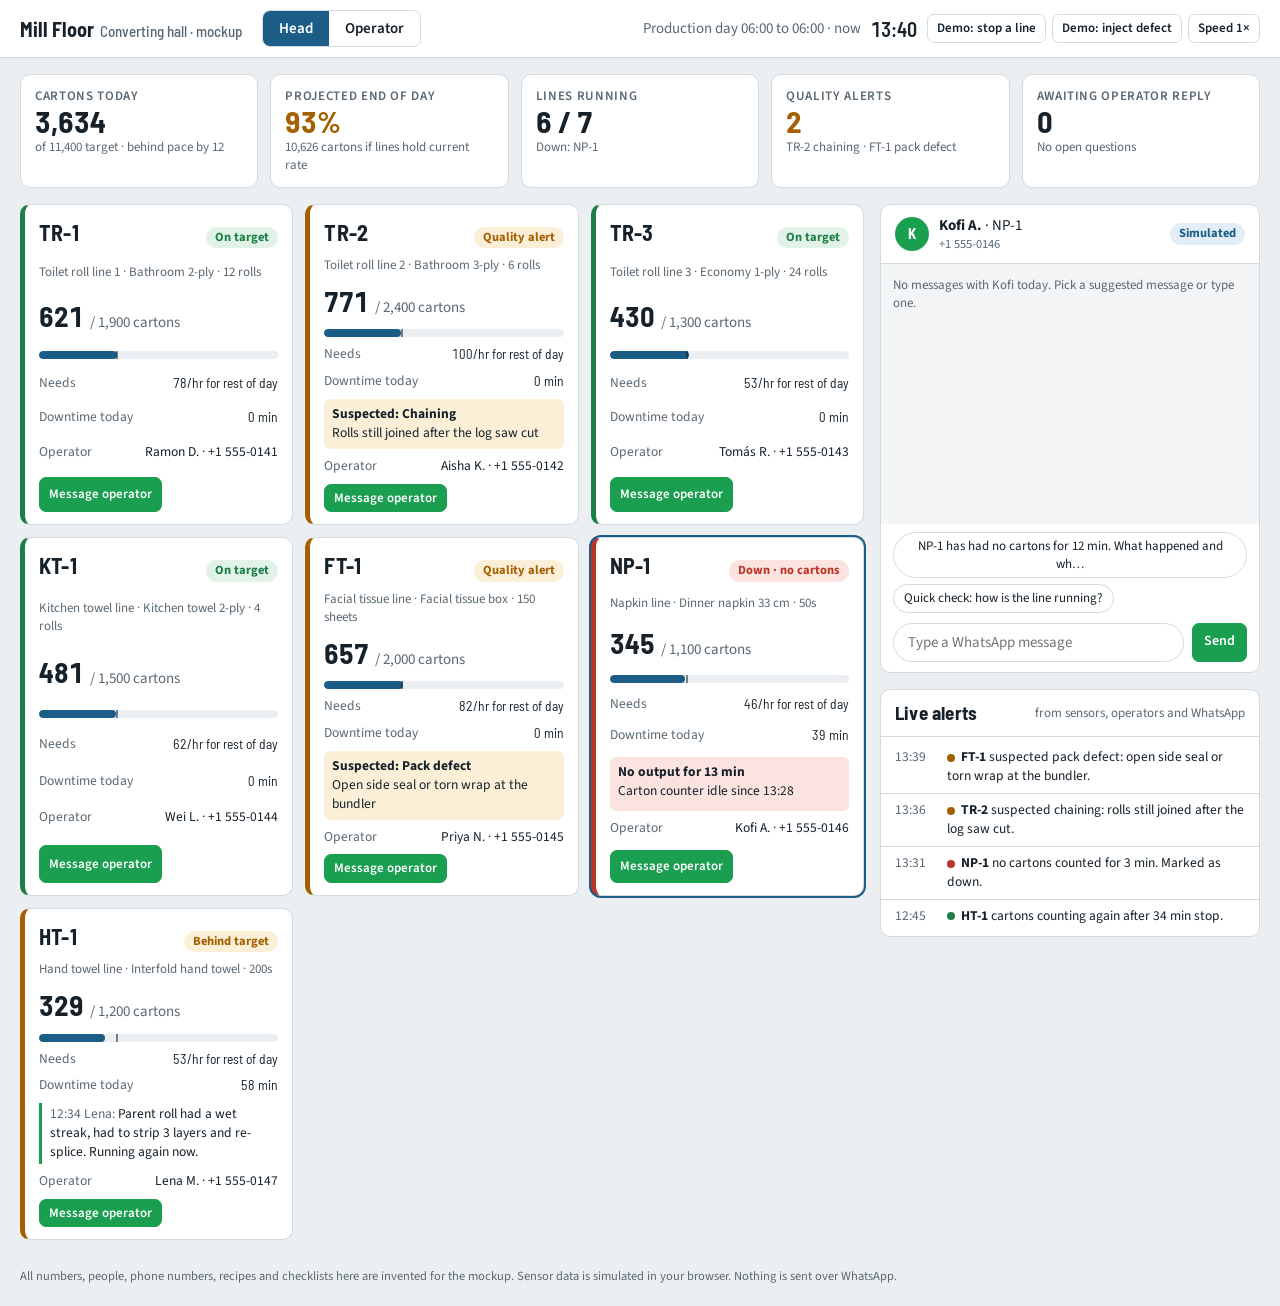
==== public/index.html @ 3db78190 "Replace Blazor prototype with two-view Head/Operator mockup The site is now one static page in publi" ====
<!DOCTYPE html>
<html lang="en">
<head>
<meta charset="utf-8">
<meta name="viewport" content="width=device-width, initial-scale=1">
<title>Mill Floor: Head and Operator</title>
<link rel="preconnect" href="https://fonts.googleapis.com">
<link rel="preconnect" href="https://fonts.gstatic.com" crossorigin>
<link href="https://fonts.googleapis.com/css2?family=Barlow+Semi+Condensed:wght@500;600;700&family=Source+Sans+3:wght@400;600;700&display=swap" rel="stylesheet">
<style>
:root{
  /* Layout: app bar with Head/Operator switch. Head = KPI strip, machine grid, right rail (alerts + WhatsApp). Operator = my line + sensors + supervisor msgs | assistant chat. */
  --bg:#eceff2; --surface:#ffffff; --ink:#16212a; --muted:#5a6873; --line:#d3dae0;
  --accent:#1c5d88; --accent-ink:#ffffff; --accent-soft:#e2edf5;
  --ok:#1d7f46; --ok-bg:#e1f2e7; --warn:#a35f00; --warn-bg:#fbefd8; --crit:#bb3324; --crit-bg:#fbe3df;
  --wa:#1a9e50; --wa-out:#d9f4e1; --wa-in:#ffffff; --chat-bg:#f3f5f7;
  --display:"Barlow Semi Condensed","Arial Narrow",Arial,sans-serif;
  --body:"Source Sans 3","Segoe UI",system-ui,sans-serif;
  color-scheme:light;
}
@media (prefers-color-scheme: dark){
  :root:not([data-theme="light"]){
    --bg:#10161b; --surface:#19222a; --ink:#e4eaee; --muted:#93a2ad; --line:#2b3842;
    --accent:#62aedc; --accent-ink:#08161f; --accent-soft:#1a3242;
    --ok:#4fc483; --ok-bg:#14301f; --warn:#f0a83c; --warn-bg:#382811; --crit:#f06c5d; --crit-bg:#3c1916;
    --wa:#3fce78; --wa-out:#1b3a27; --wa-in:#222e37; --chat-bg:#141c22;
    color-scheme:dark;
  }
}
:root[data-theme="dark"]{
  --bg:#10161b; --surface:#19222a; --ink:#e4eaee; --muted:#93a2ad; --line:#2b3842;
  --accent:#62aedc; --accent-ink:#08161f; --accent-soft:#1a3242;
  --ok:#4fc483; --ok-bg:#14301f; --warn:#f0a83c; --warn-bg:#382811; --crit:#f06c5d; --crit-bg:#3c1916;
  --wa:#3fce78; --wa-out:#1b3a27; --wa-in:#222e37; --chat-bg:#141c22;
  color-scheme:dark;
}
*{box-sizing:border-box}
html,body{margin:0;height:100%}
body{background:var(--bg);color:var(--ink);font-family:var(--body);font-size:15px;line-height:1.4}
button{font:inherit;color:inherit;cursor:pointer}
button:focus-visible,input:focus-visible,select:focus-visible{outline:2px solid var(--accent);outline-offset:2px}
h1,h2,h3{font-family:var(--display);margin:0;text-wrap:balance;letter-spacing:.01em}
.num{font-family:var(--display);font-variant-numeric:tabular-nums}
.muted{color:var(--muted)}

/* App bar */
.bar{display:flex;flex-wrap:wrap;align-items:center;gap:12px 20px;padding:10px 20px;background:var(--surface);border-bottom:1px solid var(--line);position:sticky;top:0;z-index:5}
.brand{font-family:var(--display);font-weight:700;font-size:20px}
.brand small{font-weight:500;color:var(--muted);font-size:15px;margin-left:6px}
.switch{display:flex;border:1px solid var(--line);border-radius:8px;overflow:hidden}
.switch a{padding:7px 16px;text-decoration:none;color:var(--ink);font-weight:600}
.switch a[aria-current="page"]{background:var(--accent);color:var(--accent-ink)}
.clock{margin-left:auto;display:flex;align-items:center;gap:10px;flex-wrap:wrap}
.clock .num{font-size:20px;font-weight:600}
.demo{display:flex;gap:6px;flex-wrap:wrap}
.btn{border:1px solid var(--line);background:var(--surface);border-radius:7px;padding:6px 11px;font-weight:600;font-size:14px}
.btn:hover{border-color:var(--accent)}
.btn.primary{background:var(--accent);color:var(--accent-ink);border-color:var(--accent)}
.btn.wa{background:var(--wa);border-color:var(--wa);color:#fff}
.btn.small{padding:4px 9px;font-size:13px}

main{padding:16px 20px 28px;display:grid;gap:16px}
.view[hidden]{display:none}

/* KPI strip */
.kpis{display:grid;grid-template-columns:repeat(auto-fit,minmax(170px,1fr));gap:12px}
.kpi{background:var(--surface);border:1px solid var(--line);border-radius:10px;padding:12px 14px}
.kpi .lbl{font-size:13px;color:var(--muted);font-weight:600;text-transform:uppercase;letter-spacing:.05em}
.kpi .val{font-size:30px;font-weight:700;line-height:1.1}
.kpi .sub{font-size:13px;color:var(--muted)}

.head-layout{display:grid;grid-template-columns:minmax(0,1fr) 380px;gap:16px;align-items:start}
@media (max-width:1020px){.head-layout{grid-template-columns:1fr}}

/* Machine cards */
.grid{display:grid;grid-template-columns:repeat(auto-fill,minmax(250px,1fr));gap:12px}
.card{background:var(--surface);border:1px solid var(--line);border-left:5px solid var(--ok);border-radius:10px;padding:12px 14px;display:grid;gap:8px;text-align:left}
.card.warn{border-left-color:var(--warn)}
.card.crit{border-left-color:var(--crit)}
.card.sel{box-shadow:0 0 0 2px var(--accent)}
.card-top{display:flex;justify-content:space-between;align-items:baseline;gap:8px}
.card h3{font-size:22px}
.card .sku{font-size:13px;color:var(--muted)}
.pill{display:inline-block;padding:2px 9px;border-radius:999px;font-size:12.5px;font-weight:700;white-space:nowrap}
.pill.ok{background:var(--ok-bg);color:var(--ok)}
.pill.warn{background:var(--warn-bg);color:var(--warn)}
.pill.crit{background:var(--crit-bg);color:var(--crit)}
.pill.info{background:var(--accent-soft);color:var(--accent)}
.out{display:flex;align-items:baseline;gap:6px}
.out .big{font-size:28px;font-weight:700}
.prog{height:8px;background:var(--bg);border-radius:4px;position:relative;overflow:hidden}
.prog i{position:absolute;inset:0 auto 0 0;background:var(--accent);border-radius:4px}
.prog b{position:absolute;top:-2px;bottom:-2px;width:2px;background:var(--ink);opacity:.55}
.row{display:flex;justify-content:space-between;gap:8px;font-size:13.5px}
.issue{font-size:13.5px;padding:6px 8px;border-radius:6px}
.issue.warn{background:var(--warn-bg)}
.issue.crit{background:var(--crit-bg)}
.issue strong{display:block}
.reply{font-size:13.5px;border-left:3px solid var(--wa);padding:2px 0 2px 8px}
.card-actions{display:flex;gap:6px;flex-wrap:wrap}

/* Panels */
.panel{background:var(--surface);border:1px solid var(--line);border-radius:10px;display:grid}
.panel>header{padding:10px 14px;border-bottom:1px solid var(--line);display:flex;justify-content:space-between;align-items:center;gap:8px}
.panel>header h2{font-size:19px}
.feed{max-height:260px;overflow:auto;padding:4px 0;margin:0;list-style:none}
.feed li{display:grid;grid-template-columns:44px 1fr;gap:8px;padding:7px 14px;font-size:13.5px;border-bottom:1px solid var(--line)}
.feed li:last-child{border-bottom:0}
.feed .t{color:var(--muted);font-variant-numeric:tabular-nums}
.sev{display:inline-block;width:8px;height:8px;border-radius:50%;margin-right:6px;vertical-align:middle}
.sev.crit{background:var(--crit)} .sev.warn{background:var(--warn)} .sev.ok{background:var(--ok)} .sev.info{background:var(--accent)} .sev.wa{background:var(--wa)}
.rail{display:grid;gap:16px}

/* WhatsApp */
.wa-head{display:flex;align-items:center;gap:10px}
.avatar{width:34px;height:34px;border-radius:50%;background:var(--wa);color:#fff;display:grid;place-items:center;font-weight:700;font-family:var(--display)}
.wa-msgs{background:var(--chat-bg);padding:12px;display:flex;flex-direction:column;gap:6px;height:260px;overflow:auto}
.bub{max-width:85%;padding:6px 10px;border-radius:9px;font-size:14px;box-shadow:0 1px 0 rgba(0,0,0,.06)}
.bub.out{align-self:flex-end;background:var(--wa-out)}
.bub.in{align-self:flex-start;background:var(--wa-in);border:1px solid var(--line)}
.bub .meta{display:block;text-align:right;font-size:11.5px;color:var(--muted);margin-top:2px}
.ticks.read{color:#3b8fd9}
.typing{font-size:13px;color:var(--muted);font-style:italic;align-self:flex-start}
.templates{display:flex;gap:6px;flex-wrap:wrap;padding:8px 12px 0}
.chip{border:1px solid var(--line);background:var(--surface);border-radius:999px;padding:4px 10px;font-size:13px}
.chip:hover{border-color:var(--accent)}
.compose{display:flex;gap:8px;padding:10px 12px}
.compose input{flex:1;min-width:0;border:1px solid var(--line);border-radius:999px;padding:8px 14px;font:inherit;background:var(--surface);color:var(--ink)}
.empty{padding:22px 14px;color:var(--muted);font-size:14px}

/* Operator */
.op-pick{display:flex;flex-wrap:wrap;gap:10px;align-items:center}
.op-pick select{font:inherit;padding:6px 10px;border:1px solid var(--line);border-radius:7px;background:var(--surface);color:var(--ink)}
.op-layout{display:grid;grid-template-columns:minmax(0,1fr) minmax(0,440px);gap:16px;align-items:start}
@media (max-width:920px){.op-layout{grid-template-columns:1fr}}
.op-left{display:grid;gap:16px}
.target{background:var(--surface);border:1px solid var(--line);border-left:6px solid var(--ok);border-radius:10px;padding:16px 18px;display:grid;gap:12px}
.target.warn{border-left-color:var(--warn)} .target.crit{border-left-color:var(--crit)}
.target h2{font-size:28px}
.target-nums{display:grid;grid-template-columns:repeat(auto-fit,minmax(130px,1fr));gap:12px}
.target-nums div{display:grid}
.target-nums .lbl{font-size:13px;color:var(--muted);font-weight:600;text-transform:uppercase;letter-spacing:.05em}
.target-nums .v{font-size:34px;font-weight:700;line-height:1.1}
.target .prog{height:14px;border-radius:7px}
.sensors{display:grid;grid-template-columns:repeat(auto-fit,minmax(150px,1fr));gap:10px;padding:12px 14px}
.sensor{border:1px solid var(--line);border-radius:8px;padding:10px 12px;display:grid;gap:2px;background:var(--surface)}
.sensor.ok{border-top:4px solid var(--ok)} .sensor.warn{border-top:4px solid var(--warn);background:var(--warn-bg)} .sensor.crit{border-top:4px solid var(--crit);background:var(--crit-bg)}
.sensor .lbl{font-size:13px;color:var(--muted);font-weight:600}
.sensor .v{font-size:26px;font-weight:700}
.sensor .lim{font-size:12px;color:var(--muted)}

/* Assistant */
.bot{display:grid;grid-template-rows:auto 1fr auto auto;height:calc(100vh - 150px);min-height:520px;position:sticky;top:76px}
@media (max-width:920px){.bot{position:static;height:640px}}
.bot-msgs{background:var(--chat-bg);padding:14px;display:flex;flex-direction:column;gap:10px;overflow:auto}
.b{max-width:92%;padding:9px 12px;border-radius:10px;font-size:14.5px}
.b.me{align-self:flex-end;background:var(--accent);color:var(--accent-ink)}
.b.ai{align-self:flex-start;background:var(--surface);border:1px solid var(--line)}
.b.sys{align-self:center;background:var(--accent-soft);color:var(--ink);font-size:13px;border-radius:999px;padding:4px 12px}
.b p{margin:0 0 6px} .b p:last-child{margin:0}
.b table{border-collapse:collapse;width:100%;font-size:13.5px;margin:6px 0}
.b th,.b td{text-align:left;padding:4px 6px;border-bottom:1px solid var(--line)}
.b td.num{text-align:right}
.tasks{list-style:none;padding:0;margin:6px 0;display:grid;gap:6px}
.tasks label{display:grid;grid-template-columns:20px 1fr;gap:6px;align-items:start;cursor:pointer}
.tasks input{margin-top:3px;accent-color:var(--ok)}
.tasks .m{display:block;font-size:12.5px;color:var(--muted)}
.tasks input:checked + span{color:var(--muted);text-decoration:line-through}
.b .acts{display:flex;gap:6px;flex-wrap:wrap;margin-top:8px}
.quick{display:flex;gap:6px;flex-wrap:wrap;padding:10px 12px 0;border-top:1px solid var(--line)}
.note{font-size:12.5px;color:var(--muted);padding:0 2px}
footer.note{padding:0 20px 20px}
@media (prefers-reduced-motion: reduce){*{transition:none!important;animation:none!important}}
@media (max-width:600px){.bar{padding:10px 16px} main{padding:12px 16px 24px} .clock{margin-left:0}}
</style>
</head>
<body>
<div class="bar">
  <div class="brand">Mill Floor<small>Converting hall · mockup</small></div>
  <nav class="switch" aria-label="View">
    <a href="#head" id="tab-head">Head</a>
    <a href="#operator" id="tab-operator">Operator</a>
  </nav>
  <div class="clock">
    <span class="muted">Production day 06:00 to 06:00 · now</span>
    <span class="num" id="clock">13:40</span>
    <div class="demo" aria-label="Demo controls">
      <button class="btn small" id="demo-stop" type="button">Demo: stop a line</button>
      <button class="btn small" id="demo-defect" type="button">Demo: inject defect</button>
      <button class="btn small" id="demo-speed" type="button">Speed 1×</button>
    </div>
  </div>
</div>

<main>
  <!-- HEAD VIEW -->
  <section class="view" id="view-head" aria-label="Head view">
    <div class="kpis" id="kpis"></div>
    <div class="head-layout" style="margin-top:16px">
      <div>
        <div class="grid" id="grid"></div>
      </div>
      <div class="rail">
        <section class="panel" aria-label="WhatsApp">
          <header>
            <div class="wa-head" id="wa-head"><h2>WhatsApp</h2></div>
            <span class="pill info" id="wa-mode">Simulated</span>
          </header>
          <div id="wa-body"><div class="empty">Pick a machine and press <strong>Message operator</strong> to open the WhatsApp thread with the operator on that line.</div></div>
        </section>
        <section class="panel" aria-label="Live alerts">
          <header><h2>Live alerts</h2><span class="muted" style="font-size:13px">from sensors, operators and WhatsApp</span></header>
          <ul class="feed" id="feed"></ul>
        </section>
      </div>
    </div>
  </section>

  <!-- OPERATOR VIEW -->
  <section class="view" id="view-operator" aria-label="Operator view" hidden>
    <div class="op-pick">
      <label for="op-select"><strong>Signed in as</strong></label>
      <select id="op-select"></select>
      <span class="muted" style="font-size:13px">In the real app this comes from the operator's login or badge scan.</span>
    </div>
    <div class="op-layout" style="margin-top:14px">
      <div class="op-left">
        <div class="target" id="op-target"></div>
        <section class="panel" aria-label="My line sensors">
          <header><h2>My line sensors</h2><span class="muted" style="font-size:13px" id="op-sensor-note"></span></header>
          <div class="sensors" id="op-sensors"></div>
        </section>
        <section class="panel" aria-label="Messages with supervisor">
          <header><h2>Supervisor messages</h2><span class="pill info">Same WhatsApp thread the Head sees</span></header>
          <div class="wa-msgs" id="op-wa" style="height:200px"></div>
        </section>
      </div>
      <section class="panel bot" aria-label="Line assistant">
        <header><h2>Line assistant</h2><span class="pill info">Scripted demo replies</span></header>
        <div class="bot-msgs" id="bot-msgs" aria-live="polite"></div>
        <div class="quick" id="bot-quick"></div>
        <form class="compose" id="bot-form" autocomplete="off">
          <label for="bot-input" class="muted" style="position:absolute;left:-9999px">Ask the assistant</label>
          <input id="bot-input" placeholder="Ask, e.g. 'packs not sealing' or 'settings for this SKU'">
          <button class="btn primary" type="submit">Send</button>
        </form>
      </section>
    </div>
  </section>
</main>
<footer class="note">All numbers, people, phone numbers, recipes and checklists here are invented for the mockup. Sensor data is simulated in your browser. Nothing is sent over WhatsApp.</footer>

<script>
"use strict";
/* ---------- reference data ---------- */
const ISSUES = {
  chaining:{label:"Chaining", detail:"Rolls still joined after the log saw cut", sensor:"chain"},
  pack:{label:"Pack defect", detail:"Open side seal or torn wrap at the bundler", sensor:"reject"},
  loose:{label:"Loose wind", detail:"Soft rolls, diameter under spec", sensor:"dim"}
};
const SKUS = {
  "TR2-12":{name:"Bathroom 2-ply · 12 rolls", kind:"roll", dim:118, seal:150, params:[["Line speed","420","m/min","±10"],["Unwind tension","28","N","±2"],["Emboss nip","2.4","bar","±0.2"],["Perforation pitch","110","mm","±1"],["Log diameter","118","mm","±1.5"],["Log saw clamp","5.0","bar","±0.5"],["Wrapper seal temp","150","°C","±5"],["Seal dwell","0.50","s","±0.1"]]},
  "TR3-06":{name:"Bathroom 3-ply · 6 rolls", kind:"roll", dim:124, seal:155, params:[["Line speed","360","m/min","±10"],["Unwind tension","24","N","±2"],["Emboss nip","2.8","bar","±0.2"],["Perforation pitch","115","mm","±1"],["Log diameter","124","mm","±1.5"],["Log saw clamp","5.2","bar","±0.5"],["Wrapper seal temp","155","°C","±5"],["Seal dwell","0.55","s","±0.1"]]},
  "TR1-24":{name:"Economy 1-ply · 24 rolls", kind:"roll", dim:105, seal:145, params:[["Line speed","480","m/min","±10"],["Unwind tension","32","N","±2"],["Emboss nip","1.8","bar","±0.2"],["Perforation pitch","100","mm","±1"],["Log diameter","105","mm","±1.5"],["Log saw clamp","4.6","bar","±0.5"],["Wrapper seal temp","145","°C","±5"],["Seal dwell","0.45","s","±0.1"]]},
  "KT2-04":{name:"Kitchen towel 2-ply · 4 rolls", kind:"roll", dim:132, seal:150, params:[["Line speed","300","m/min","±10"],["Unwind tension","34","N","±2"],["Emboss nip","3.2","bar","±0.2"],["Perforation pitch","230","mm","±1"],["Log diameter","132","mm","±1.5"],["Log saw clamp","5.5","bar","±0.5"],["Wrapper seal temp","150","°C","±5"],["Seal dwell","0.50","s","±0.1"]]},
  "FT-150":{name:"Facial tissue box · 150 sheets", kind:"fold", dim:62, seal:135, params:[["Folder speed","180","m/min","±8"],["Unwind tension","18","N","±2"],["Sheet length","210","mm","±1"],["Stack count","150","sheets","exact"],["Stack height","62","mm","±1.5"],["Cartoner glue temp","165","°C","±5"],["Overwrap seal temp","135","°C","±5"],["Seal dwell","0.40","s","±0.1"]]},
  "NP-50":{name:"Dinner napkin 33 cm · 50s", kind:"fold", dim:48, seal:140, params:[["Folder speed","220","m/min","±8"],["Unwind tension","20","N","±2"],["Emboss nip","1.6","bar","±0.2"],["Fold plate gap","0.8","mm","±0.1"],["Stack height","48","mm","±1.5"],["Wrapper seal temp","140","°C","±5"],["Seal dwell","0.45","s","±0.1"],["Count check","50","pcs","exact"]]},
  "HT-200":{name:"Interfold hand towel · 200s", kind:"fold", dim:95, seal:145, params:[["Folder speed","250","m/min","±8"],["Unwind tension","26","N","±2"],["Sheet length","230","mm","±1"],["Interfold vacuum","-0.55","bar","±0.05"],["Stack height","95","mm","±1.5"],["Wrapper seal temp","145","°C","±5"],["Seal dwell","0.50","s","±0.1"],["Count check","200","pcs","exact"]]}
};
const START = 7*60+40; // 13:40 in minutes since 06:00
const sim = {t:START, speed:0.5, alerts:[], threads:{}, sel:null, typing:{}};
const mk = (id,name,sku,target,rate,op,phone,eff,extra={}) => ({id,name,sku,target,rate,op,phone,eff,output:Math.round(rate*eff*START/60),
  down:false, stoppedAt:null, downMin:extra.downMin||0, issue:null, lastReply:null, cause:null, restartAt:null,
  s:{reject:0.6, chain:0.5, seal:SKUS[sku].seal, dim:SKUS[sku].dim}, ...extra});
const machines = [
  mk("TR-1","Toilet roll line 1","TR2-12",1900,86,"Ramon D.","+1 555-0141",0.94),
  mk("TR-2","Toilet roll line 2","TR3-06",2400,108,"Aisha K.","+1 555-0142",0.93),
  mk("TR-3","Toilet roll line 3","TR1-24",1300,59,"Tomás R.","+1 555-0143",0.95),
  mk("KT-1","Kitchen towel line","KT2-04",1500,68,"Wei L.","+1 555-0144",0.92),
  mk("FT-1","Facial tissue line","FT-150",2000,92,"Priya N.","+1 555-0145",0.93),
  mk("NP-1","Napkin line","NP-50",1100,50,"Kofi A.","+1 555-0146",0.9,{downMin:26}),
  mk("HT-1","Hand towel line","HT-200",1200,55,"Lena M.","+1 555-0147",0.78,{downMin:58})
];
const byId = id => machines.find(m=>m.id===id);
const MECH = {name:"Joel (mechanic on duty)", phone:"+1 555-0190"};
const SUP = {name:"Shift head", phone:"+1 555-0100"};

/* ---------- helpers ---------- */
const esc = s => String(s).replace(/[&<>"']/g,c=>({"&":"&amp;","<":"&lt;",">":"&gt;",'"':"&quot;","'":"&#39;"}[c]));
const fmt = t => { const m=Math.floor(6*60+t)%1440; return String(Math.floor(m/60)).padStart(2,"0")+":"+String(m%60).padStart(2,"0"); };
const n0 = v => Math.round(v).toLocaleString("en-US");
const rnd = (a,b) => a+Math.random()*(b-a);
const firstName = m => m.op.split(" ")[0];
const remainingH = () => Math.max(0,(1440-sim.t)/60);
function projected(m){ return m.output + (m.down?0:m.rate*m.eff*remainingH()); }
function sensorState(m,key){
  const v=m.s[key], sku=SKUS[m.sku];
  if(key==="reject") return v>=3?"crit":v>=1.5?"warn":"ok";
  if(key==="chain") return v>=5?"crit":v>=2?"warn":"ok";
  if(key==="seal"){const d=Math.abs(v-sku.seal); return d>=10?"crit":d>=5?"warn":"ok";}
  if(key==="dim"){const d=Math.abs(v-sku.dim); return d>=3?"crit":d>=1.5?"warn":"ok";}
  return "ok";
}
function noOutput(m){ return m.down && (sim.t - m.stoppedAt) >= 3; }
function status(m){
  if(noOutput(m)) return {cls:"crit", label:"Down · no cartons"};
  if(m.issue) return {cls:"warn", label:"Quality alert"};
  if(projected(m) < m.target*0.97) return {cls:"warn", label:"Behind target"};
  return {cls:"ok", label:"On target"};
}
function addAlert(mid,sev,text){ sim.alerts.unshift({t:sim.t,mid,sev,text}); sim.alerts=sim.alerts.slice(0,40); renderFeed(); }
function thread(mid){ return sim.threads[mid] || (sim.threads[mid]=[]); }

/* ---------- WhatsApp (simulated) ---------- */
function waSend(mid,text){
  const msg={dir:"out",text,t:sim.t,status:"sent"}; thread(mid).push(msg);
  addAlert(mid,"wa",`WhatsApp sent to ${byId(mid).op} (${mid})`);
  renderWA(); renderOpWA();
  setTimeout(()=>{msg.status="delivered";renderWA();renderOpWA();},700);
  setTimeout(()=>{msg.status="read";sim.typing[mid]=true;renderWA();renderOpWA();},1800);
  setTimeout(()=>{sim.typing[mid]=false;operatorReply(mid);},4200);
}
function operatorReply(mid){
  const m=byId(mid); let text;
  if(m.down){
    const c=m.cause||{text:"Wrapper film splice broke. Re-threading now.",eta:10};
    text=`${c.text} Back running in about ${c.eta} min.`;
    m.restartAt=sim.t+c.eta;
  } else if(m.issue==="chaining"){ text="Seen it. Following the chaining checklist, checking saw blade and clamp pressure. Will confirm in 10 min.";
  } else if(m.issue==="pack"){ text="Yes, open seals on the side. Seal temp reads low, raising it to recipe and cleaning jaws. 5 min.";
  } else if(m.issue==="loose"){ text="Rolls feel soft. Checking unwind tension and parent roll now.";
  } else if(projected(m)<m.target*0.97){ text=`Running ${Math.round(m.rate*0.95)}/hr now. Lost time earlier on a parent roll change, will push speed back to recipe.`;
  } else { text=`All good here, running steady at about ${Math.round(m.rate)}/hr.`; }
  thread(mid).push({dir:"in",text,t:sim.t});
  m.lastReply={text,t:sim.t};
  addAlert(mid,"wa",`${m.op} replied: “${text}”`);
  renderAll();
}

/* ---------- simulation ---------- */
function tick(){
  const dt=sim.speed; sim.t=Math.min(1439,sim.t+dt);
  for(const m of machines){
    if(m.down){
      m.downMin+=dt;
      if(noOutput(m) && !m.alertedDown){ m.alertedDown=true; addAlert(m.id,"crit",`${m.id} no cartons counted for 3 min. Marked as down.`); }
      if(m.restartAt!==null && sim.t>=m.restartAt){ m.down=false; m.restartAt=null; m.alertedDown=false; m.cause=null; addAlert(m.id,"ok",`${m.id} cartons counting again. Back running.`); }
    } else {
      m.output += m.rate*m.eff*dt/60*rnd(0.85,1.15);
    }
    // sensor drift toward normal or toward fault
    const sku=SKUS[m.sku];
    const tgt = {reject:m.issue==="pack"?3.6:0.6, chain:m.issue==="chaining"?6.5:0.5, seal:m.issue==="pack"?sku.seal-11:sku.seal, dim:m.issue==="loose"?sku.dim-3.4:sku.dim};
    for(const k in tgt){ m.s[k] += (tgt[k]-m.s[k])*0.25 + rnd(-1,1)*(k==="seal"?0.6:k==="dim"?0.15:0.08); if(k!=="seal"&&k!=="dim") m.s[k]=Math.max(0,m.s[k]); }
    if(m.issue && !m.alertedIssue && sensorState(m,ISSUES[m.issue].sensor)!=="ok"){ m.alertedIssue=true; addAlert(m.id,"warn",`${m.id} suspected ${ISSUES[m.issue].label.toLowerCase()}: ${ISSUES[m.issue].detail.toLowerCase()}.`); }
  }
  renderAll(true);
}

/* ---------- Head view ---------- */
function renderKPIs(){
  const out=machines.reduce((a,m)=>a+m.output,0), tgt=machines.reduce((a,m)=>a+m.target,0);
  const proj=machines.reduce((a,m)=>a+projected(m),0);
  const down=machines.filter(noOutput), q=machines.filter(m=>m.issue);
  const waiting=machines.filter(m=>{const th=sim.threads[m.id]; return th&&th.length&&th[th.length-1].dir==="out";});
  const expected=tgt*sim.t/1440;
  document.getElementById("kpis").innerHTML=`
    <div class="kpi"><div class="lbl">Cartons today</div><div class="val num">${n0(out)}</div><div class="sub">of ${n0(tgt)} target · ${out>=expected?"ahead of":"behind"} pace by ${n0(Math.abs(out-expected))}</div></div>
    <div class="kpi"><div class="lbl">Projected end of day</div><div class="val num" style="color:var(--${proj>=tgt*0.97?"ok":"warn"})">${Math.round(proj/tgt*100)}%</div><div class="sub">${n0(proj)} cartons if lines hold current rate</div></div>
    <div class="kpi"><div class="lbl">Lines running</div><div class="val num">${machines.length-down.length} / ${machines.length}</div><div class="sub">${down.length?"Down: "+down.map(m=>m.id).join(", "):"No line down"}</div></div>
    <div class="kpi"><div class="lbl">Quality alerts</div><div class="val num" style="color:var(--${q.length?"warn":"ok"})">${q.length}</div><div class="sub">${q.length?q.map(m=>m.id+" "+ISSUES[m.issue].label.toLowerCase()).join(" · "):"Sensors normal"}</div></div>
    <div class="kpi"><div class="lbl">Awaiting operator reply</div><div class="val num">${waiting.length}</div><div class="sub">${waiting.length?waiting.map(m=>m.id).join(", "):"No open questions"}</div></div>`;
}
let gridHold=false;
function renderGrid(){
  const g=document.getElementById("grid");
  if(gridHold) return;
  g.innerHTML=machines.map(m=>{
    const st=status(m), pct=Math.min(100,m.output/m.target*100), exp=Math.min(100,sim.t/1440*100);
    const need=remainingH()>0?Math.max(0,(m.target-m.output)/remainingH()):0;
    let issue="";
    if(noOutput(m)) issue=`<div class="issue crit"><strong>No output for ${Math.round(sim.t-m.stoppedAt)} min</strong>Carton counter idle since ${fmt(m.stoppedAt)}</div>`;
    if(m.issue) issue+=`<div class="issue warn"><strong>Suspected: ${ISSUES[m.issue].label}</strong>${ISSUES[m.issue].detail}</div>`;
    const rep=m.lastReply?`<div class="reply"><span class="muted">${fmt(m.lastReply.t)} ${esc(firstName(m))}:</span> ${esc(m.lastReply.text)}</div>`:"";
    return `<article class="card ${st.cls==="ok"?"":st.cls} ${sim.sel===m.id?"sel":""}">
      <div class="card-top"><h3>${m.id}</h3><span class="pill ${st.cls}">${st.label}</span></div>
      <div class="sku">${m.name} · ${SKUS[m.sku].name}</div>
      <div class="out"><span class="big num">${n0(m.output)}</span><span class="muted">/ ${n0(m.target)} cartons</span></div>
      <div class="prog" title="Output vs day target. Marker = where it should be now."><i style="width:${pct}%"></i><b style="left:${exp}%"></b></div>
      <div class="row"><span class="muted">Needs</span><span class="num">${n0(need)}/hr for rest of day</span></div>
      <div class="row"><span class="muted">Downtime today</span><span class="num">${Math.round(m.downMin)} min</span></div>
      ${issue}${rep}
      <div class="row"><span class="muted">Operator</span><span>${esc(m.op)} · ${m.phone}</span></div>
      <div class="card-actions"><button class="btn wa small" type="button" data-wa="${m.id}">Message operator</button></div>
    </article>`;
  }).join("");
}
function renderFeed(){
  const f=document.getElementById("feed");
  f.innerHTML=sim.alerts.length?sim.alerts.map(a=>`<li><span class="t">${fmt(a.t)}</span><span><span class="sev ${a.sev}"></span><strong>${a.mid}</strong> ${esc(a.text.replace(new RegExp("^"+a.mid+" "),""))}</span></li>`).join(""):`<li><span></span><span class="muted">No alerts yet.</span></li>`;
}
const TEMPLATES = m => {
  const t=["Quick check: how is the line running?"];
  if(noOutput(m)) t.unshift(`${m.id} has had no cartons for ${Math.round(sim.t-m.stoppedAt)} min. What happened and what's the ETA?`);
  if(m.issue) t.unshift(`Sensors show possible ${ISSUES[m.issue].label.toLowerCase()} on ${m.id}. Please check and confirm.`);
  if(!noOutput(m)&&projected(m)<m.target*0.97) t.push(`You're tracking under target on ${m.id}. Anything slowing you down?`);
  return t;
};
function msgHTML(th,mid,label){
  return th.map(x=>`<div class="bub ${x.dir}">${esc(x.text)}<span class="meta">${x.who?esc(x.who)+" · ":""}${fmt(x.t)}${x.dir==="out"?` <span class="ticks ${x.status==="read"?"read":""}">${x.status==="sent"?"✓":"✓✓"}</span>`:""}</span></div>`).join("")
    + (sim.typing[mid]?`<div class="typing">${esc(label)} is typing…</div>`:"");
}
function renderWA(){
  const body=document.getElementById("wa-body"), head=document.getElementById("wa-head");
  if(!sim.sel){ return; }
  const m=byId(sim.sel), th=thread(m.id);
  head.innerHTML=`<div class="avatar">${esc(m.op[0])}</div><div><strong>${esc(m.op)}</strong> · ${m.id}<div class="muted" style="font-size:12.5px">${m.phone}</div></div>`;
  if(!document.getElementById("wa-msgs")){
    body.innerHTML=`<div class="wa-msgs" id="wa-msgs"></div><div class="templates" id="wa-templates"></div>
      <form class="compose" id="wa-form" autocomplete="off"><label for="wa-input" style="position:absolute;left:-9999px">Message</label><input id="wa-input" placeholder="Type a WhatsApp message"><button class="btn wa" type="submit">Send</button></form>`;
    document.getElementById("wa-form").addEventListener("submit",e=>{e.preventDefault();const i=document.getElementById("wa-input");if(i.value.trim()){waSend(sim.sel,i.value.trim());i.value="";}});
  }
  const box=document.getElementById("wa-msgs");
  box.innerHTML=th.length?msgHTML(th,m.id,firstName(m)):`<div class="muted" style="font-size:13px">No messages with ${esc(firstName(m))} today. Pick a suggested message or type one.</div>`;
  box.scrollTop=box.scrollHeight;
  document.getElementById("wa-templates").innerHTML=TEMPLATES(m).map((t,i)=>`<button type="button" class="chip" data-tpl="${i}">${esc(t.length>58?t.slice(0,56)+"…":t)}</button>`).join("");
}
const gEl=document.getElementById("grid");
gEl.addEventListener("pointerdown",()=>{gridHold=true;});
["pointerup","pointercancel","pointerleave"].forEach(ev=>gEl.addEventListener(ev,()=>setTimeout(()=>{gridHold=false;},60)));
gEl.addEventListener("click",e=>{
  gridHold=false;
  const b=e.target.closest("[data-wa]"); if(!b) return;
  sim.sel=b.dataset.wa; renderGrid(); renderWA();
  if(window.innerWidth<1020) document.getElementById("wa-body").scrollIntoView({behavior:"smooth",block:"center"});
});
document.getElementById("wa-body").addEventListener("click",e=>{
  const c=e.target.closest("[data-tpl]"); if(!c) return;
  waSend(sim.sel,TEMPLATES(byId(sim.sel))[+c.dataset.tpl]);
});

/* ---------- Operator view ---------- */
let opId="TR-2";
const sel=document.getElementById("op-select");
sel.innerHTML=machines.map(m=>`<option value="${m.id}">${esc(m.op)} on ${m.id} (${m.name})</option>`).join("");
sel.value=opId;
sel.addEventListener("change",()=>{opId=sel.value;resetBot();renderOperator();renderOpWA();});
function renderOperator(){
  const m=byId(opId), st=status(m), sku=SKUS[m.sku];
  const pct=Math.min(100,m.output/m.target*100), exp=Math.min(100,sim.t/1440*100);
  const need=remainingH()>0?Math.max(0,(m.target-m.output)/remainingH()):0;
  const expected=m.target*sim.t/1440, gap=m.output-expected;
  const t=document.getElementById("op-target"); t.className="target "+(st.cls==="ok"?"":st.cls);
  t.innerHTML=`<div class="card-top"><div><h2>${m.id} · ${m.name}</h2><div class="muted">Running SKU: <strong style="color:var(--ink)">${sku.name}</strong></div></div><span class="pill ${st.cls}">${st.label}</span></div>
    <div class="target-nums">
      <div><span class="lbl">Made today</span><span class="v num">${n0(m.output)}</span></div>
      <div><span class="lbl">Target</span><span class="v num">${n0(m.target)}</span></div>
      <div><span class="lbl">${gap>=0?"Ahead by":"Behind by"}</span><span class="v num" style="color:var(--${gap>=0?"ok":"warn"})">${n0(Math.abs(gap))}</span></div>
      <div><span class="lbl">Need per hour</span><span class="v num">${n0(need)}</span></div>
    </div>
    <div class="prog"><i style="width:${pct}%"></i><b style="left:${exp}%"></b></div>
    <div class="muted" style="font-size:13px">Cartons counted by the line sensor. The dark marker shows where you should be at ${fmt(sim.t)}.</div>`;
  const lim=sku.kind==="roll"?"Log diameter":"Stack height";
  const tiles=[
    ["Carton rate", m.down?0:m.rate*rnd(0.93,1.05), "/hr", m.down?"crit":"ok", `need ${n0(need)}/hr`, 0],
    ["Pack reject", m.s.reject, "%", sensorState(m,"reject"), "limit 1.5%", 1],
    ["Chaining", m.s.chain, "/hr", sensorState(m,"chain"), "limit 2 per hr", 1],
    ["Seal temp", m.s.seal, "°C", sensorState(m,"seal"), `recipe ${sku.seal} ±5`, 0],
    [lim, m.s.dim, "mm", sensorState(m,"dim"), `recipe ${sku.dim} ±1.5`, 1]
  ];
  document.getElementById("op-sensors").innerHTML=tiles.map(([l,v,u,s,li,d])=>`<div class="sensor ${s}"><span class="lbl">${l}</span><span class="v num">${v.toFixed(d)}<small style="font-size:14px;font-weight:500"> ${u}</small></span><span class="lim">${li}</span></div>`).join("");
  document.getElementById("op-sensor-note").textContent=m.issue?`Suspected: ${ISSUES[m.issue].label}`:(noOutput(m)?"No cartons counted":"All within limits");
}
function renderOpWA(){
  const m=byId(opId), th=thread(m.id), box=document.getElementById("op-wa");
  const flipped=th.map(x=>({...x,dir:x.dir==="out"?"in":"out"}));
  box.innerHTML=th.length?msgHTML(flipped,null,""):`<div class="muted" style="font-size:13px">No messages from the shift head today.</div>`;
  box.scrollTop=box.scrollHeight;
}

/* ---------- Assistant (scripted) ---------- */
const CHECKLISTS = {
  chaining:[
    ["Stop the log saw and lock out before touching the blade.","LOTO on saw isolator. Wait for blade to stop fully."],
    ["Check the blade edge for chips or burrs.","Replace if any chip is over 1 mm. Confirm grinder runs every 400 cuts on the HMI."],
    ["Check log clamp pressure.","Gauge should read 4.5 to 5.5 bar."],
    ["Check perforation tails tear cleanly.","Pull 3 sheets by hand on 5 rolls. Perf blade gap 0.05 to 0.10 mm."],
    ["Restart at 80% speed and inspect 10 logs.","Zero chained rolls allowed. Then return to recipe speed."]
  ],
  pack:[
    ["Compare wrapper seal temp actual vs setpoint.","Actual must be within 3 °C of setpoint. Setpoint for this SKU is in the HMI settings answer."],
    ["Clean the side seal jaws.","Let jaws cool or use heat gloves. Brass brush only, no steel."],
    ["Check film tension dancer.","1.2 to 1.8 bar. Film must be flat at the forming box, no wrinkles."],
    ["Check seal dwell time.","0.4 to 0.6 s on the HMI timing page."],
    ["Pull 20 packs and squeeze test each one.","Zero open seals. Reject % tile should drop under 1.5% within 10 min."]
  ],
  loose:[
    ["Compare log diameter on HMI vs recipe.","Must be within ±1.5 mm of recipe."],
    ["Check unwind tension.","Within ±2 N of recipe value."],
    ["Check emboss nip pressure.","Within ±0.2 bar of recipe value."],
    ["Inspect the parent roll.","Look for wet patches, soft spots or a bad splice. Tell the head if the parent roll is out of spec."],
    ["Measure 5 rolls with a pi tape.","All 5 within ±1.5 mm, firmness feels consistent by hand."]
  ]
};
const botMsgs=document.getElementById("bot-msgs"), quick=document.getElementById("bot-quick");
function say(html,who="ai"){ const d=document.createElement("div"); d.className="b "+who; d.innerHTML=html; botMsgs.appendChild(d); botMsgs.scrollTop=botMsgs.scrollHeight; return d; }
function botSay(html,delay=650){ const t=say("…","ai"); t.style.opacity=.6; setTimeout(()=>{t.style.opacity=1;t.innerHTML=html;botMsgs.scrollTop=botMsgs.scrollHeight;},delay); }
function setQuick(list){ quick.innerHTML=list.map(([k,l])=>`<button type="button" class="chip" data-q="${k}">${l}</button>`).join(""); }
const MAIN_QUICK=[["defect","I have a defect"],["hmi","Ideal HMI settings for my SKU"],["sup","Contact supervisor"],["mech","Call a mechanic"]];
function resetBot(){
  botMsgs.innerHTML=""; const m=byId(opId);
  let hint="";
  if(m.issue) hint=`<p><strong>Heads up:</strong> your sensors suggest <strong>${ISSUES[m.issue].label.toLowerCase()}</strong> (${ISSUES[m.issue].detail.toLowerCase()}).</p><div class="acts"><button class="btn small primary" type="button" data-q="fix:${m.issue}">Start the ${ISSUES[m.issue].label.toLowerCase()} checklist</button></div>`;
  say(`<p>Hi ${esc(firstName(m))}. You're on <strong>${m.id}</strong> running <strong>${SKUS[m.sku].name}</strong>. Target today is <strong>${n0(m.target)}</strong> cartons.</p><p>I can walk you through a defect, give you the HMI settings for this SKU, or get the supervisor or a mechanic.</p>${hint}`);
  setQuick(MAIN_QUICK);
}
function handle(k){
  const m=byId(opId);
  if(k==="defect"){
    botSay(`<p>Which defect are you seeing?${m.issue?` Sensors point to <strong>${ISSUES[m.issue].label.toLowerCase()}</strong>.`:""}</p>`);
    setQuick([["fix:chaining","Chaining"],["fix:pack","Pack defect (seal / wrap)"],["fix:loose","Loose wind / soft roll"],["other","Something else"],["menu","Back"]]);
  } else if(k.startsWith("fix:")){
    const d=k.slice(4), list=CHECKLISTS[d];
    botSay(`<p><strong>${ISSUES[d].label} checklist for ${m.id}</strong>. Do these in order and tick each one.</p>
      <ul class="tasks">${list.map(([a,b],i)=>`<li><label><input type="checkbox" data-task="${d}"><span>${i+1}. ${a}<span class="m">${b}</span></span></label></li>`).join("")}</ul>
      <div class="acts"><button class="btn small primary" type="button" data-q="done:${d}">Done, line is OK</button><button class="btn small" type="button" data-q="mech">Still bad, call mechanic</button></div>`,900);
    setQuick(MAIN_QUICK);
  } else if(k.startsWith("done:")){
    const d=k.slice(5);
    if(m.issue===d){ m.issue=null; m.alertedIssue=false; }
    addAlert(m.id,"ok",`${m.op} completed the ${ISSUES[d].label.toLowerCase()} checklist. Watching sensors for 10 min.`);
    botSay(`<p>Logged. I told the shift head you finished the ${ISSUES[d].label.toLowerCase()} checklist. I'll keep watching the sensors and flag it again if it comes back.</p>`);
    setQuick(MAIN_QUICK); renderAll();
  } else if(k==="other"){
    botSay(`<p>Tell me in a few words what you see, for example "glue tail not sticking" or "short count". In the real system I'd search your mill's SOPs for it. In this mockup I only know chaining, pack defects and loose wind.</p>`);
    setQuick(MAIN_QUICK);
  } else if(k==="hmi"){
    const s=SKUS[m.sku];
    botSay(`<p><strong>Recipe for ${s.name}</strong> on ${m.id}. Set these on the HMI before restart or after a changeover.</p>
      <table><thead><tr><th>Setting</th><th>Value</th><th>Tolerance</th></tr></thead><tbody>${s.params.map(([a,b,c,d])=>`<tr><td>${a}</td><td class="num">${b} ${c}</td><td>${d}</td></tr>`).join("")}</tbody></table>
      <p class="muted" style="font-size:12.5px">Example values. The real list comes from your approved recipe for this SKU.</p>`,800);
    setQuick(MAIN_QUICK);
  } else if(k==="sup"||k==="mech"){
    const who=k==="sup"?SUP:MECH;
    const reason=noOutput(m)?"line is down":m.issue?ISSUES[m.issue].label.toLowerCase():"need help at the line";
    const text=`${m.id} ${m.op}: ${k==="sup"?"Need supervisor":"Need mechanic"} at the line (${reason}).`;
    say(`Sent to ${who.name} by WhatsApp`, "sys");
    thread(m.id).push({dir:"in",text,t:sim.t,who:m.op});
    addAlert(m.id,k==="sup"?"crit":"warn",`${m.op} asked for ${k==="sup"?"the supervisor":"a mechanic"} (${reason}).`);
    renderAll();
    botSay(`<p>Done. I sent this to <strong>${who.name}</strong> (${who.phone}):</p><p style="font-style:italic">“${esc(text)}”</p><p>I'll show their reply here.</p>`,500);
    setTimeout(()=>{
      const r=k==="sup"?"On my way, 5 min.":"Got it, bringing the toolkit. ETA 8 min.";
      if(k==="sup"){ thread(m.id).push({dir:"out",text:r,t:sim.t,status:"read"}); renderAll(); }
      say(`<p><strong>${who.name}:</strong> ${r}</p>`);
    },3500);
    setQuick(MAIN_QUICK);
  } else if(k==="menu"){ setQuick(MAIN_QUICK); }
}
function route(text){
  const t=text.toLowerCase();
  if(/chain|joined|not cut|stuck together/.test(t)) return "fix:chaining";
  if(/seal|wrap|pack|film|open/.test(t)) return "fix:pack";
  if(/loose|soft|diameter|wind/.test(t)) return "fix:loose";
  if(/setting|param|hmi|recipe|speed|temp|tension/.test(t)) return "hmi";
  if(/mechanic|fitter|broken|repair/.test(t)) return "mech";
  if(/supervisor|head|boss|manager/.test(t)) return "sup";
  if(/defect|problem|issue|bad|quality/.test(t)) return "defect";
  return null;
}
botMsgs.addEventListener("click",e=>{const b=e.target.closest("[data-q]"); if(b) handle(b.dataset.q);});
quick.addEventListener("click",e=>{const b=e.target.closest("[data-q]"); if(!b) return; say(esc(b.textContent),"me"); handle(b.dataset.q);});
document.getElementById("bot-form").addEventListener("submit",e=>{
  e.preventDefault(); const i=document.getElementById("bot-input"), v=i.value.trim(); if(!v) return;
  say(esc(v),"me"); i.value="";
  const k=route(v);
  if(k) handle(k); else botSay(`<p>I didn't catch that. I can help with a defect, the HMI settings for your SKU, or contacting your supervisor or a mechanic.</p><p class="muted" style="font-size:12.5px">The real assistant would use an AI model grounded in your SOPs, so free text would work much better than this script.</p>`);
});

/* ---------- demo controls ---------- */
document.getElementById("demo-stop").addEventListener("click",()=>{
  const c=machines.filter(m=>!m.down); if(!c.length) return;
  const m=c[Math.floor(Math.random()*c.length)];
  const causes=[{text:"Log saw blade broke, swapping it now.",eta:15},{text:"Parent roll ran out, waiting on forklift with the next one.",eta:12},{text:"Bundler jammed on a crushed pack, clearing it.",eta:6}];
  m.down=true; m.stoppedAt=sim.t; m.cause=causes[Math.floor(Math.random()*causes.length)];
  renderAll();
});
document.getElementById("demo-defect").addEventListener("click",()=>{
  const c=machines.filter(m=>!m.issue&&!m.down); if(!c.length) return;
  const m=c[Math.floor(Math.random()*c.length)], keys=SKUS[m.sku].kind==="roll"?["chaining","pack","loose"]:["pack"];
  m.issue=keys[Math.floor(Math.random()*keys.length)]; m.alertedIssue=false; renderAll();
});
const SPEEDS=[0.5,2,6];
document.getElementById("demo-speed").addEventListener("click",e=>{
  const i=(SPEEDS.indexOf(sim.speed)+1)%SPEEDS.length; sim.speed=SPEEDS[i]; e.target.textContent=`Speed ${[1,4,12][i]}×`;
});

/* ---------- routing + render ---------- */
function renderAll(fromTick){
  document.getElementById("clock").textContent=fmt(sim.t);
  renderKPIs(); renderGrid(); renderOperator();
  if(!fromTick){ renderWA(); renderOpWA(); }
}
function route2(){
  const v=location.hash==="#operator"?"operator":"head";
  document.getElementById("view-head").hidden=v!=="head";
  document.getElementById("view-operator").hidden=v!=="operator";
  document.getElementById("tab-head").toggleAttribute("aria-current",false);
  document.getElementById("tab-operator").toggleAttribute("aria-current",false);
  document.getElementById("tab-"+v).setAttribute("aria-current","page");
}
window.addEventListener("hashchange",route2);

/* ---------- seed state ---------- */
(function seed(){
  const np=byId("NP-1"); np.down=true; np.stoppedAt=sim.t-12; np.alertedDown=true; np.downMin+=12; np.cause={text:"Wrapper film splice broke at the napkin bundler. Re-threading now.",eta:8};
  const tr2=byId("TR-2"); tr2.issue="chaining"; tr2.s.chain=6.2;
  const ft=byId("FT-1"); ft.issue="pack"; ft.s.reject=3.4; ft.s.seal=SKUS["FT-150"].seal-10;
  sim.alerts=[
    {t:sim.t-1,mid:"FT-1",sev:"warn",text:"suspected pack defect: open side seal or torn wrap at the bundler."},
    {t:sim.t-4,mid:"TR-2",sev:"warn",text:"suspected chaining: rolls still joined after the log saw cut."},
    {t:sim.t-9,mid:"NP-1",sev:"crit",text:"no cartons counted for 3 min. Marked as down."},
    {t:sim.t-55,mid:"HT-1",sev:"ok",text:"cartons counting again after 34 min stop."}
  ];
  ftAlerted(); function ftAlerted(){ tr2.alertedIssue=true; ft.alertedIssue=true; }
  thread("HT-1").push({dir:"out",text:"HT-1 down 30+ min. What's going on?",t:sim.t-70,status:"read"},{dir:"in",text:"Parent roll had a wet streak, had to strip 3 layers and re-splice. Running again now.",t:sim.t-66});
  byId("HT-1").lastReply={text:"Parent roll had a wet streak, had to strip 3 layers and re-splice. Running again now.",t:sim.t-66};
  sim.sel="NP-1";
  route2(); renderAll(); renderFeed();
  setTimeout(()=>waSend("NP-1","NP-1 has had no cartons for 12 min. What happened and what's the ETA?"),1500);
  resetBot();
  setInterval(tick,1000);
})();
</script>
</body>
</html>
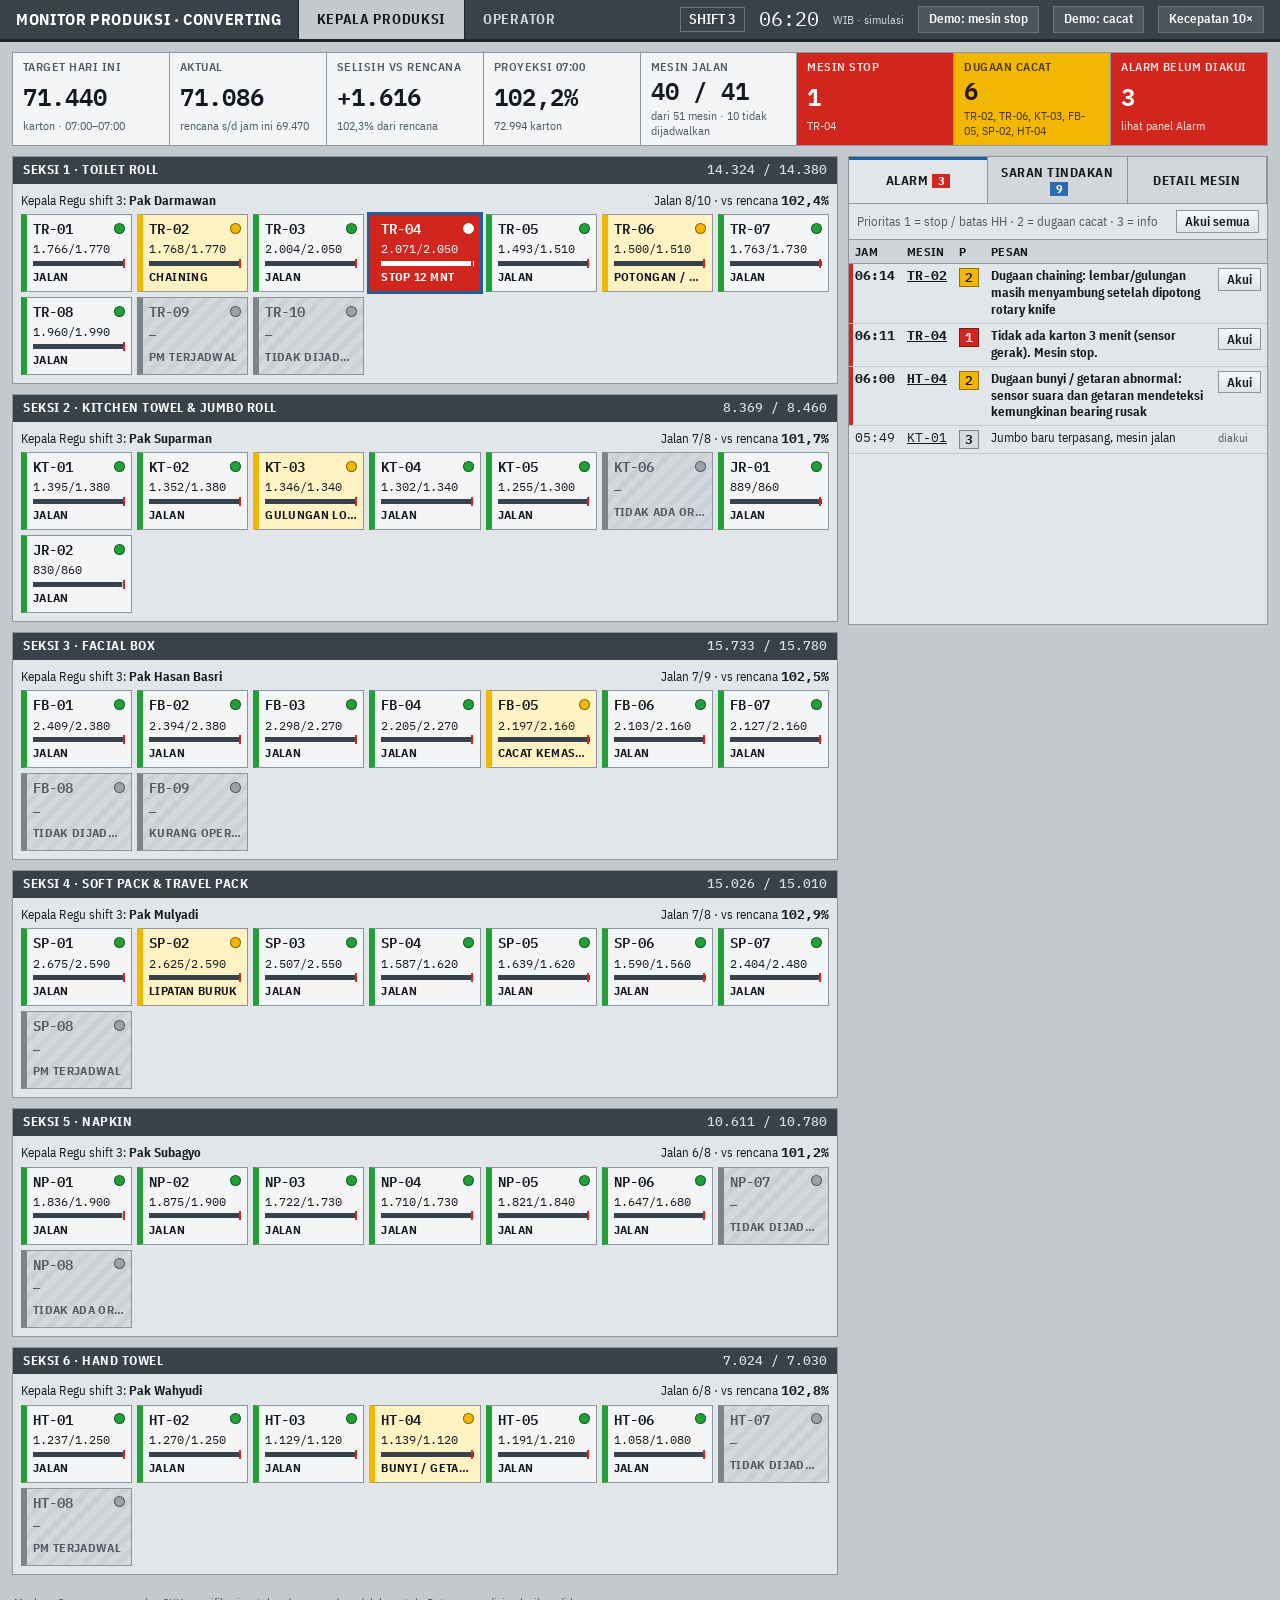
==== commit 5a6024eb: "Revamp mockup: Indonesian HMI-style Head and Operator views 51 machines in 6 sections (41 running), " ====
--- a/public/index.html
+++ b/public/index.html
@@ -1,634 +1,742 @@
 <!DOCTYPE html>
-<html lang="en">
+<html lang="id">
 <head>
 <meta charset="utf-8">
 <meta name="viewport" content="width=device-width, initial-scale=1">
-<title>Mill Floor: Head and Operator</title>
+<meta name="description" content="Mockup sistem produksi pabrik converting tisu: tampilan Kepala Produksi dan Operator dengan data sensor simulasi.">
+<title>Monitor Produksi Converting</title>
 <link rel="preconnect" href="https://fonts.googleapis.com">
 <link rel="preconnect" href="https://fonts.gstatic.com" crossorigin>
-<link href="https://fonts.googleapis.com/css2?family=Barlow+Semi+Condensed:wght@500;600;700&family=Source+Sans+3:wght@400;600;700&display=swap" rel="stylesheet">
+<link href="https://fonts.googleapis.com/css2?family=IBM+Plex+Mono:wght@500;600&family=IBM+Plex+Sans+Condensed:wght@400;500;600;700&display=swap" rel="stylesheet">
 <style>
 :root{
-  /* Layout: app bar with Head/Operator switch. Head = KPI strip, machine grid, right rail (alerts + WhatsApp). Operator = my line + sensors + supervisor msgs | assistant chat. */
-  --bg:#eceff2; --surface:#ffffff; --ink:#16212a; --muted:#5a6873; --line:#d3dae0;
-  --accent:#1c5d88; --accent-ink:#ffffff; --accent-soft:#e2edf5;
-  --ok:#1d7f46; --ok-bg:#e1f2e7; --warn:#a35f00; --warn-bg:#fbefd8; --crit:#bb3324; --crit-bg:#fbe3df;
-  --wa:#1a9e50; --wa-out:#d9f4e1; --wa-in:#ffffff; --chat-bg:#f3f5f7;
-  --display:"Barlow Semi Condensed","Arial Narrow",Arial,sans-serif;
-  --body:"Source Sans 3","Segoe UI",system-ui,sans-serif;
+  /* Layout: HMI/SCADA style (ISA-101). Gray faceplates with dark title strips, colour only for state and alarms.
+     Head = summary strip, 6 section panels of machine tiles, right rail tabs (Alarm / Saran Tindakan / Detail Mesin).
+     Operator = machine + SKU strip with spec sheet, station faceplates (sensors), trend + defect detection, assistant console. */
+  --bg:#c4c9ce; --panel:#e3e6e9; --cell:#f4f5f6; --ink:#15191d; --muted:#525a62; --line:#8d959d;
+  --strip:#39414a; --strip-ink:#ffffff; --accent:#1f5f99;
+  --run:#21a038; --warn:#f2b705; --warn-ink:#1d1600; --crit:#d0261d; --idle:#7b838b; --blue:#2b6cb0;
+  --sans:"IBM Plex Sans Condensed","Arial Narrow",Arial,sans-serif;
+  --mono:"IBM Plex Mono",Consolas,"Courier New",monospace;
   color-scheme:light;
-}
-@media (prefers-color-scheme: dark){
-  :root:not([data-theme="light"]){
-    --bg:#10161b; --surface:#19222a; --ink:#e4eaee; --muted:#93a2ad; --line:#2b3842;
-    --accent:#62aedc; --accent-ink:#08161f; --accent-soft:#1a3242;
-    --ok:#4fc483; --ok-bg:#14301f; --warn:#f0a83c; --warn-bg:#382811; --crit:#f06c5d; --crit-bg:#3c1916;
-    --wa:#3fce78; --wa-out:#1b3a27; --wa-in:#222e37; --chat-bg:#141c22;
-    color-scheme:dark;
-  }
-}
-:root[data-theme="dark"]{
-  --bg:#10161b; --surface:#19222a; --ink:#e4eaee; --muted:#93a2ad; --line:#2b3842;
-  --accent:#62aedc; --accent-ink:#08161f; --accent-soft:#1a3242;
-  --ok:#4fc483; --ok-bg:#14301f; --warn:#f0a83c; --warn-bg:#382811; --crit:#f06c5d; --crit-bg:#3c1916;
-  --wa:#3fce78; --wa-out:#1b3a27; --wa-in:#222e37; --chat-bg:#141c22;
-  color-scheme:dark;
 }
 *{box-sizing:border-box}
 html,body{margin:0;height:100%}
-body{background:var(--bg);color:var(--ink);font-family:var(--body);font-size:15px;line-height:1.4}
-button{font:inherit;color:inherit;cursor:pointer}
-button:focus-visible,input:focus-visible,select:focus-visible{outline:2px solid var(--accent);outline-offset:2px}
-h1,h2,h3{font-family:var(--display);margin:0;text-wrap:balance;letter-spacing:.01em}
-.num{font-family:var(--display);font-variant-numeric:tabular-nums}
+body{background:var(--bg);color:var(--ink);font-family:var(--sans);font-size:14px;line-height:1.3}
+button,select,input{font:inherit;color:inherit}
+button{cursor:pointer}
+:focus-visible{outline:2px solid var(--accent);outline-offset:1px}
+h1,h2,h3{margin:0;font-weight:700;text-wrap:balance}
+.mono{font-family:var(--mono);font-variant-numeric:tabular-nums}
 .muted{color:var(--muted)}
 
-/* App bar */
-.bar{display:flex;flex-wrap:wrap;align-items:center;gap:12px 20px;padding:10px 20px;background:var(--surface);border-bottom:1px solid var(--line);position:sticky;top:0;z-index:5}
-.brand{font-family:var(--display);font-weight:700;font-size:20px}
-.brand small{font-weight:500;color:var(--muted);font-size:15px;margin-left:6px}
-.switch{display:flex;border:1px solid var(--line);border-radius:8px;overflow:hidden}
-.switch a{padding:7px 16px;text-decoration:none;color:var(--ink);font-weight:600}
-.switch a[aria-current="page"]{background:var(--accent);color:var(--accent-ink)}
-.clock{margin-left:auto;display:flex;align-items:center;gap:10px;flex-wrap:wrap}
-.clock .num{font-size:20px;font-weight:600}
-.demo{display:flex;gap:6px;flex-wrap:wrap}
-.btn{border:1px solid var(--line);background:var(--surface);border-radius:7px;padding:6px 11px;font-weight:600;font-size:14px}
-.btn:hover{border-color:var(--accent)}
-.btn.primary{background:var(--accent);color:var(--accent-ink);border-color:var(--accent)}
-.btn.wa{background:var(--wa);border-color:var(--wa);color:#fff}
-.btn.small{padding:4px 9px;font-size:13px}
-
-main{padding:16px 20px 28px;display:grid;gap:16px}
+/* Top bar */
+.top{display:flex;flex-wrap:wrap;align-items:stretch;gap:0;background:var(--strip);color:var(--strip-ink);border-bottom:3px solid #20262c;position:sticky;top:0;z-index:5}
+.top .title{padding:8px 16px;font-weight:700;font-size:16px;letter-spacing:.04em;text-transform:uppercase;display:flex;align-items:center}
+.top nav{display:flex}
+.top nav a{display:flex;align-items:center;padding:0 18px;color:#cfd5db;text-decoration:none;font-weight:700;text-transform:uppercase;letter-spacing:.05em;border-left:1px solid #20262c}
+.top nav a[aria-current="page"]{background:var(--bg);color:var(--ink)}
+.top .right{margin-left:auto;display:flex;align-items:center;gap:14px;padding:6px 16px;flex-wrap:wrap}
+.clock{font-family:var(--mono);font-size:20px}
+.shift{border:1px solid #6b747d;padding:2px 8px;font-weight:600}
+.hbtn{background:#4d565f;border:1px solid #6b747d;color:#fff;padding:4px 10px;font-weight:600;font-size:13px}
+.hbtn:hover{background:#5d6771}
+
+main{padding:10px 12px 20px;display:grid;gap:10px}
 .view[hidden]{display:none}
 
-/* KPI strip */
-.kpis{display:grid;grid-template-columns:repeat(auto-fit,minmax(170px,1fr));gap:12px}
-.kpi{background:var(--surface);border:1px solid var(--line);border-radius:10px;padding:12px 14px}
-.kpi .lbl{font-size:13px;color:var(--muted);font-weight:600;text-transform:uppercase;letter-spacing:.05em}
-.kpi .val{font-size:30px;font-weight:700;line-height:1.1}
-.kpi .sub{font-size:13px;color:var(--muted)}
-
-.head-layout{display:grid;grid-template-columns:minmax(0,1fr) 380px;gap:16px;align-items:start}
-@media (max-width:1020px){.head-layout{grid-template-columns:1fr}}
-
-/* Machine cards */
-.grid{display:grid;grid-template-columns:repeat(auto-fill,minmax(250px,1fr));gap:12px}
-.card{background:var(--surface);border:1px solid var(--line);border-left:5px solid var(--ok);border-radius:10px;padding:12px 14px;display:grid;gap:8px;text-align:left}
-.card.warn{border-left-color:var(--warn)}
-.card.crit{border-left-color:var(--crit)}
-.card.sel{box-shadow:0 0 0 2px var(--accent)}
-.card-top{display:flex;justify-content:space-between;align-items:baseline;gap:8px}
-.card h3{font-size:22px}
-.card .sku{font-size:13px;color:var(--muted)}
-.pill{display:inline-block;padding:2px 9px;border-radius:999px;font-size:12.5px;font-weight:700;white-space:nowrap}
-.pill.ok{background:var(--ok-bg);color:var(--ok)}
-.pill.warn{background:var(--warn-bg);color:var(--warn)}
-.pill.crit{background:var(--crit-bg);color:var(--crit)}
-.pill.info{background:var(--accent-soft);color:var(--accent)}
-.out{display:flex;align-items:baseline;gap:6px}
-.out .big{font-size:28px;font-weight:700}
-.prog{height:8px;background:var(--bg);border-radius:4px;position:relative;overflow:hidden}
-.prog i{position:absolute;inset:0 auto 0 0;background:var(--accent);border-radius:4px}
-.prog b{position:absolute;top:-2px;bottom:-2px;width:2px;background:var(--ink);opacity:.55}
-.row{display:flex;justify-content:space-between;gap:8px;font-size:13.5px}
-.issue{font-size:13.5px;padding:6px 8px;border-radius:6px}
-.issue.warn{background:var(--warn-bg)}
-.issue.crit{background:var(--crit-bg)}
-.issue strong{display:block}
-.reply{font-size:13.5px;border-left:3px solid var(--wa);padding:2px 0 2px 8px}
-.card-actions{display:flex;gap:6px;flex-wrap:wrap}
-
-/* Panels */
-.panel{background:var(--surface);border:1px solid var(--line);border-radius:10px;display:grid}
-.panel>header{padding:10px 14px;border-bottom:1px solid var(--line);display:flex;justify-content:space-between;align-items:center;gap:8px}
-.panel>header h2{font-size:19px}
-.feed{max-height:260px;overflow:auto;padding:4px 0;margin:0;list-style:none}
-.feed li{display:grid;grid-template-columns:44px 1fr;gap:8px;padding:7px 14px;font-size:13.5px;border-bottom:1px solid var(--line)}
-.feed li:last-child{border-bottom:0}
-.feed .t{color:var(--muted);font-variant-numeric:tabular-nums}
-.sev{display:inline-block;width:8px;height:8px;border-radius:50%;margin-right:6px;vertical-align:middle}
-.sev.crit{background:var(--crit)} .sev.warn{background:var(--warn)} .sev.ok{background:var(--ok)} .sev.info{background:var(--accent)} .sev.wa{background:var(--wa)}
-.rail{display:grid;gap:16px}
-
-/* WhatsApp */
-.wa-head{display:flex;align-items:center;gap:10px}
-.avatar{width:34px;height:34px;border-radius:50%;background:var(--wa);color:#fff;display:grid;place-items:center;font-weight:700;font-family:var(--display)}
-.wa-msgs{background:var(--chat-bg);padding:12px;display:flex;flex-direction:column;gap:6px;height:260px;overflow:auto}
-.bub{max-width:85%;padding:6px 10px;border-radius:9px;font-size:14px;box-shadow:0 1px 0 rgba(0,0,0,.06)}
-.bub.out{align-self:flex-end;background:var(--wa-out)}
-.bub.in{align-self:flex-start;background:var(--wa-in);border:1px solid var(--line)}
-.bub .meta{display:block;text-align:right;font-size:11.5px;color:var(--muted);margin-top:2px}
-.ticks.read{color:#3b8fd9}
-.typing{font-size:13px;color:var(--muted);font-style:italic;align-self:flex-start}
-.templates{display:flex;gap:6px;flex-wrap:wrap;padding:8px 12px 0}
-.chip{border:1px solid var(--line);background:var(--surface);border-radius:999px;padding:4px 10px;font-size:13px}
-.chip:hover{border-color:var(--accent)}
-.compose{display:flex;gap:8px;padding:10px 12px}
-.compose input{flex:1;min-width:0;border:1px solid var(--line);border-radius:999px;padding:8px 14px;font:inherit;background:var(--surface);color:var(--ink)}
-.empty{padding:22px 14px;color:var(--muted);font-size:14px}
+/* Faceplate */
+.fp{background:var(--panel);border:1px solid var(--line)}
+.fp>.hd{background:var(--strip);color:var(--strip-ink);padding:5px 10px;display:flex;justify-content:space-between;align-items:center;gap:10px;font-weight:700;text-transform:uppercase;letter-spacing:.04em;font-size:13px}
+.fp>.hd .sub{font-weight:500;text-transform:none;letter-spacing:0;color:#d7dce1}
+.fp>.bd{padding:8px}
+
+/* Summary strip */
+.sum{display:grid;grid-template-columns:repeat(auto-fit,minmax(140px,1fr));gap:1px;background:var(--line);border:1px solid var(--line)}
+.sum>div{background:var(--cell);padding:6px 10px;display:grid;gap:1px}
+.sum .k{font-size:12px;font-weight:600;color:var(--muted);text-transform:uppercase;letter-spacing:.04em}
+.sum .v{font-family:var(--mono);font-size:24px;font-weight:600}
+.sum .s{font-size:12px;color:var(--muted)}
+.sum .alarm{background:var(--crit);color:#fff}
+.sum .alarm .k,.sum .alarm .s{color:#fde3e1}
+.sum .warnc{background:var(--warn);color:var(--warn-ink)}
+.sum .warnc .k,.sum .warnc .s{color:#4a3a00}
+
+.head-grid{display:grid;grid-template-columns:minmax(0,1fr) 420px;gap:10px;align-items:start}
+@media (max-width:1100px){.head-grid{grid-template-columns:1fr}}
+.sections{display:grid;grid-template-columns:repeat(auto-fit,minmax(430px,1fr));gap:10px}
+@media (max-width:520px){.sections{grid-template-columns:1fr}}
+.sec-meta{display:flex;justify-content:space-between;gap:8px;flex-wrap:wrap;font-size:12.5px;padding:0 0 6px}
+.tiles{display:grid;grid-template-columns:repeat(auto-fill,minmax(98px,1fr));gap:5px}
+
+/* Machine tile */
+.tile{background:var(--cell);border:1px solid var(--line);border-left:6px solid var(--idle);padding:4px 6px;text-align:left;display:grid;gap:2px;min-height:78px}
+.tile:hover{border-color:var(--ink)}
+.tile .r1{display:flex;justify-content:space-between;align-items:center}
+.tile .id{font-family:var(--mono);font-weight:600;font-size:14px}
+.tile .n{font-family:var(--mono);font-size:12px}
+.tile .bar{height:5px;background:#c7ccd1;position:relative}
+.tile .bar i{position:absolute;inset:0 auto 0 0;background:var(--strip)}
+.tile .bar b{position:absolute;top:-2px;bottom:-2px;width:2px;background:var(--crit)}
+.tile .st{font-size:11.5px;font-weight:700;text-transform:uppercase;letter-spacing:.03em;white-space:nowrap;overflow:hidden;text-overflow:ellipsis}
+.tile.run{border-left-color:var(--run)}
+.tile.warn{border-left-color:var(--warn);background:#fff3c4}
+.tile.crit{border-left-color:var(--crit);background:var(--crit);color:#fff}
+.tile.crit .bar{background:#f19a95}
+.tile.crit .bar i{background:#fff}
+.tile.chg{border-left-color:var(--blue);background:#dce8f5}
+.tile.idle{background:repeating-linear-gradient(135deg,#d5d9dd 0 6px,#cbd0d5 6px 12px);color:var(--muted)}
+.tile.sel{outline:3px solid var(--accent);outline-offset:-1px}
+.lamp{width:11px;height:11px;border-radius:50%;border:1px solid rgba(0,0,0,.45);background:#9aa1a8;display:inline-block;flex:none}
+.lamp.run{background:var(--run)} .lamp.warn{background:var(--warn)} .lamp.crit{background:#fff;border-color:#fff} .lamp.chg{background:var(--blue)}
+.blink{animation:blink 1s steps(2,start) infinite}
+@keyframes blink{to{visibility:hidden}}
+
+/* Rail tabs */
+.tabs{display:flex;border-bottom:1px solid var(--line);background:#d3d7db}
+.tabs button{flex:1;border:0;border-right:1px solid var(--line);background:transparent;padding:7px 6px;font-weight:700;text-transform:uppercase;font-size:12.5px;letter-spacing:.04em}
+.tabs button[aria-selected="true"]{background:var(--panel);box-shadow:inset 0 3px 0 var(--accent)}
+.tabs .cnt{display:inline-block;min-width:18px;padding:0 4px;margin-left:4px;background:var(--crit);color:#fff;font-family:var(--mono);font-size:11px}
+.rail-body{max-height:calc(100vh - 230px);min-height:420px;overflow:auto}
+
+table{border-collapse:collapse;width:100%}
+.tbl th{background:#cfd4d8;text-align:left;font-size:12px;text-transform:uppercase;letter-spacing:.03em;padding:4px 6px;border-bottom:1px solid var(--line);position:sticky;top:0}
+.tbl td{padding:4px 6px;border-bottom:1px solid #c3c8cd;vertical-align:top;font-size:13px}
+.tbl td.mono,.tbl td.num{font-family:var(--mono);font-variant-numeric:tabular-nums;white-space:nowrap}
+.tbl td.num{text-align:right}
+.pri{display:inline-block;width:20px;text-align:center;font-family:var(--mono);font-weight:600;border:1px solid rgba(0,0,0,.4)}
+.pri.p1{background:var(--crit);color:#fff} .pri.p2{background:var(--warn);color:var(--warn-ink)} .pri.p3{background:#d6dade}
+tr.unack td{font-weight:700}
+tr.unack td:first-child{box-shadow:inset 4px 0 0 var(--crit)}
+.sbtn{border:1px solid var(--line);background:linear-gradient(#f7f8f9,#dfe3e6);padding:2px 8px;font-size:12.5px;font-weight:600}
+.sbtn:hover{border-color:var(--ink)}
+.sbtn.pr{background:linear-gradient(#3a7bbf,#1f5f99);color:#fff;border-color:#174a77}
+.toolbar{display:flex;justify-content:space-between;align-items:center;gap:8px;padding:6px 8px;border-bottom:1px solid var(--line)}
+
+.act{display:grid;grid-template-columns:24px 1fr;gap:8px;padding:8px;border-bottom:1px solid #c3c8cd}
+.act h3{font-size:14px}
+.act p{margin:2px 0 6px;font-size:13px}
+.act .btns{display:flex;gap:6px;flex-wrap:wrap;align-items:center}
+.act .asg{font-size:12.5px;color:var(--blue);font-weight:600}
+
+.kv{display:grid;grid-template-columns:auto 1fr;gap:1px;background:var(--line);border:1px solid var(--line)}
+.kv>*{background:var(--cell);padding:3px 7px;font-size:13px}
+.kv>dt{color:var(--muted);font-weight:600}
+.kv>dd{margin:0;font-family:var(--mono)}
 
 /* Operator */
-.op-pick{display:flex;flex-wrap:wrap;gap:10px;align-items:center}
-.op-pick select{font:inherit;padding:6px 10px;border:1px solid var(--line);border-radius:7px;background:var(--surface);color:var(--ink)}
-.op-layout{display:grid;grid-template-columns:minmax(0,1fr) minmax(0,440px);gap:16px;align-items:start}
-@media (max-width:920px){.op-layout{grid-template-columns:1fr}}
-.op-left{display:grid;gap:16px}
-.target{background:var(--surface);border:1px solid var(--line);border-left:6px solid var(--ok);border-radius:10px;padding:16px 18px;display:grid;gap:12px}
-.target.warn{border-left-color:var(--warn)} .target.crit{border-left-color:var(--crit)}
-.target h2{font-size:28px}
-.target-nums{display:grid;grid-template-columns:repeat(auto-fit,minmax(130px,1fr));gap:12px}
-.target-nums div{display:grid}
-.target-nums .lbl{font-size:13px;color:var(--muted);font-weight:600;text-transform:uppercase;letter-spacing:.05em}
-.target-nums .v{font-size:34px;font-weight:700;line-height:1.1}
-.target .prog{height:14px;border-radius:7px}
-.sensors{display:grid;grid-template-columns:repeat(auto-fit,minmax(150px,1fr));gap:10px;padding:12px 14px}
-.sensor{border:1px solid var(--line);border-radius:8px;padding:10px 12px;display:grid;gap:2px;background:var(--surface)}
-.sensor.ok{border-top:4px solid var(--ok)} .sensor.warn{border-top:4px solid var(--warn);background:var(--warn-bg)} .sensor.crit{border-top:4px solid var(--crit);background:var(--crit-bg)}
-.sensor .lbl{font-size:13px;color:var(--muted);font-weight:600}
-.sensor .v{font-size:26px;font-weight:700}
-.sensor .lim{font-size:12px;color:var(--muted)}
-
-/* Assistant */
-.bot{display:grid;grid-template-rows:auto 1fr auto auto;height:calc(100vh - 150px);min-height:520px;position:sticky;top:76px}
-@media (max-width:920px){.bot{position:static;height:640px}}
-.bot-msgs{background:var(--chat-bg);padding:14px;display:flex;flex-direction:column;gap:10px;overflow:auto}
-.b{max-width:92%;padding:9px 12px;border-radius:10px;font-size:14.5px}
-.b.me{align-self:flex-end;background:var(--accent);color:var(--accent-ink)}
-.b.ai{align-self:flex-start;background:var(--surface);border:1px solid var(--line)}
-.b.sys{align-self:center;background:var(--accent-soft);color:var(--ink);font-size:13px;border-radius:999px;padding:4px 12px}
-.b p{margin:0 0 6px} .b p:last-child{margin:0}
-.b table{border-collapse:collapse;width:100%;font-size:13.5px;margin:6px 0}
-.b th,.b td{text-align:left;padding:4px 6px;border-bottom:1px solid var(--line)}
-.b td.num{text-align:right}
-.tasks{list-style:none;padding:0;margin:6px 0;display:grid;gap:6px}
-.tasks label{display:grid;grid-template-columns:20px 1fr;gap:6px;align-items:start;cursor:pointer}
-.tasks input{margin-top:3px;accent-color:var(--ok)}
-.tasks .m{display:block;font-size:12.5px;color:var(--muted)}
-.tasks input:checked + span{color:var(--muted);text-decoration:line-through}
-.b .acts{display:flex;gap:6px;flex-wrap:wrap;margin-top:8px}
-.quick{display:flex;gap:6px;flex-wrap:wrap;padding:10px 12px 0;border-top:1px solid var(--line)}
-.note{font-size:12.5px;color:var(--muted);padding:0 2px}
-footer.note{padding:0 20px 20px}
-@media (prefers-reduced-motion: reduce){*{transition:none!important;animation:none!important}}
-@media (max-width:600px){.bar{padding:10px 16px} main{padding:12px 16px 24px} .clock{margin-left:0}}
+.op-bar{display:flex;flex-wrap:wrap;gap:10px;align-items:center}
+.op-bar select{padding:4px 8px;border:1px solid var(--line);background:var(--cell);font-weight:600}
+.mstrip{display:grid;grid-template-columns:1.4fr repeat(5,1fr);gap:1px;background:var(--line);border:1px solid var(--line)}
+@media (max-width:900px){.mstrip{grid-template-columns:repeat(2,1fr)}}
+.mstrip>div{background:var(--cell);padding:6px 10px}
+.mstrip .k{font-size:12px;font-weight:600;color:var(--muted);text-transform:uppercase;letter-spacing:.04em}
+.mstrip .v{font-family:var(--mono);font-size:26px;font-weight:600}
+.mstrip .big{font-size:18px;font-weight:700}
+.spec{display:flex;flex-wrap:wrap;gap:1px;background:var(--line);border:1px solid var(--line)}
+.spec>div{background:var(--cell);padding:4px 8px;flex:1 1 100px}
+.spec>div:first-child{flex:0 0 auto}
+.spec .k{font-size:11.5px;color:var(--muted);font-weight:600;text-transform:uppercase}
+.spec .v{font-family:var(--mono);font-size:15px;font-weight:600}
+.op-grid{display:grid;grid-template-columns:minmax(0,1fr) 380px;gap:10px;align-items:start}
+@media (max-width:1100px){.op-grid{grid-template-columns:1fr}}
+.stations{display:grid;grid-template-columns:repeat(auto-fill,minmax(230px,1fr));gap:8px}
+.stn .flow{font-family:var(--mono);color:#aab3bb}
+.srow{display:grid;grid-template-columns:1fr auto;gap:6px;align-items:baseline;width:100%;border:0;border-bottom:1px solid #c9ced2;background:transparent;padding:4px 6px;text-align:left}
+.srow:hover{background:#d8dde1}
+.srow .l{font-size:12.5px}
+.srow .l small{display:block;color:var(--muted);font-size:11px}
+.srow .val{font-family:var(--mono);font-weight:600;font-size:14px;padding:1px 5px;min-width:72px;text-align:right}
+.srow .val.warn{background:var(--warn);color:var(--warn-ink)}
+.srow .val.crit{background:var(--crit);color:#fff}
+.srow.sel{background:#cfdcea;box-shadow:inset 3px 0 0 var(--accent)}
+.cam{display:inline-block;font-size:10px;font-weight:700;border:1px solid var(--muted);padding:0 3px;margin-right:4px;vertical-align:1px;color:var(--muted)}
+.lower{display:grid;grid-template-columns:minmax(0,1.2fr) minmax(0,1fr);gap:8px}
+@media (max-width:760px){.lower{grid-template-columns:1fr}}
+.trend svg{width:100%;height:190px;display:block;background:#fbfbfc;border:1px solid var(--line)}
+.det{display:grid;grid-template-columns:1fr 110px 44px;gap:6px;align-items:center;padding:5px 8px;border-bottom:1px solid #c9ced2;font-size:13px}
+.det .meter{height:10px;background:#cdd2d6;border:1px solid var(--line);position:relative}
+.det .meter i{position:absolute;inset:0 auto 0 0;background:var(--idle)}
+.det.warn .meter i{background:var(--warn)} .det.crit .meter i{background:var(--crit)}
+.det small{display:block;color:var(--muted);font-size:11.5px}
+
+/* Assistant console */
+.con{display:grid;grid-template-rows:auto 1fr auto auto;height:calc(100vh - 120px);min-height:560px;position:sticky;top:52px}
+@media (max-width:1100px){.con{position:static;height:640px}}
+.con-log{background:#f9fafb;padding:8px;display:flex;flex-direction:column;gap:6px;overflow:auto;border-bottom:1px solid var(--line)}
+.msg{border:1px solid var(--line);background:var(--cell);padding:6px 8px;font-size:13.5px}
+.msg .who{font-size:11px;font-weight:700;text-transform:uppercase;color:var(--muted);letter-spacing:.04em;margin-bottom:2px}
+.msg.me{background:#dce8f5;border-color:#9fb8d3;margin-left:30px}
+.msg.sys{background:#e7ecef;font-size:12.5px;color:var(--muted);text-align:center}
+.msg p{margin:0 0 5px} .msg p:last-child{margin:0}
+.steps{list-style:none;padding:0;margin:4px 0;display:grid;gap:4px}
+.steps label{display:grid;grid-template-columns:18px 1fr;gap:6px;cursor:pointer}
+.steps input{margin-top:2px;accent-color:var(--run)}
+.steps .m{display:block;font-size:12px;color:var(--muted)}
+.steps input:checked + span{color:var(--muted);text-decoration:line-through}
+.qbtns{display:grid;grid-template-columns:1fr 1fr;gap:5px;padding:6px 8px}
+.qbtns .sbtn{padding:6px 8px;text-align:left}
+.cform{display:flex;gap:6px;padding:0 8px 8px}
+.cform input{flex:1;min-width:0;border:1px solid var(--line);background:#fff;padding:5px 8px}
+footer{padding:0 14px 16px;font-size:12px;color:var(--muted)}
+@media (prefers-reduced-motion: reduce){.blink{animation:none}}
 </style>
 </head>
 <body>
-<div class="bar">
-  <div class="brand">Mill Floor<small>Converting hall · mockup</small></div>
-  <nav class="switch" aria-label="View">
-    <a href="#head" id="tab-head">Head</a>
+<header class="top">
+  <div class="title">Monitor Produksi · Converting</div>
+  <nav aria-label="Tampilan">
+    <a href="#head" id="tab-head">Kepala Produksi</a>
     <a href="#operator" id="tab-operator">Operator</a>
   </nav>
-  <div class="clock">
-    <span class="muted">Production day 06:00 to 06:00 · now</span>
-    <span class="num" id="clock">13:40</span>
-    <div class="demo" aria-label="Demo controls">
-      <button class="btn small" id="demo-stop" type="button">Demo: stop a line</button>
-      <button class="btn small" id="demo-defect" type="button">Demo: inject defect</button>
-      <button class="btn small" id="demo-speed" type="button">Speed 1×</button>
-    </div>
+  <div class="right">
+    <span class="shift" id="shift">SHIFT 2</span>
+    <span class="clock" id="clock">00:00</span>
+    <span style="font-size:12px;color:#cfd5db">WIB · simulasi</span>
+    <button class="hbtn" id="demo-stop" type="button">Demo: mesin stop</button>
+    <button class="hbtn" id="demo-defect" type="button">Demo: cacat</button>
+    <button class="hbtn" id="demo-speed" type="button">Kecepatan 10×</button>
   </div>
-</div>
+</header>
 
 <main>
-  <!-- HEAD VIEW -->
-  <section class="view" id="view-head" aria-label="Head view">
-    <div class="kpis" id="kpis"></div>
-    <div class="head-layout" style="margin-top:16px">
-      <div>
-        <div class="grid" id="grid"></div>
+<!-- ===================== HEAD ===================== -->
+<section class="view" id="view-head" aria-label="Tampilan Kepala Produksi">
+  <div class="sum" id="sum"></div>
+  <div class="head-grid" style="margin-top:10px">
+    <div class="sections" id="sections"></div>
+    <aside class="fp">
+      <div class="tabs" role="tablist">
+        <button type="button" role="tab" id="rt-alarm" aria-selected="true" data-rt="alarm">Alarm<span class="cnt" id="cnt-alarm"></span></button>
+        <button type="button" role="tab" id="rt-act" aria-selected="false" data-rt="act">Saran tindakan<span class="cnt" id="cnt-act" style="background:var(--blue)"></span></button>
+        <button type="button" role="tab" id="rt-det" aria-selected="false" data-rt="det">Detail mesin</button>
       </div>
-      <div class="rail">
-        <section class="panel" aria-label="WhatsApp">
-          <header>
-            <div class="wa-head" id="wa-head"><h2>WhatsApp</h2></div>
-            <span class="pill info" id="wa-mode">Simulated</span>
-          </header>
-          <div id="wa-body"><div class="empty">Pick a machine and press <strong>Message operator</strong> to open the WhatsApp thread with the operator on that line.</div></div>
-        </section>
-        <section class="panel" aria-label="Live alerts">
-          <header><h2>Live alerts</h2><span class="muted" style="font-size:13px">from sensors, operators and WhatsApp</span></header>
-          <ul class="feed" id="feed"></ul>
-        </section>
+      <div class="rail-body" id="rail"></div>
+    </aside>
+  </div>
+</section>
+
+<!-- ===================== OPERATOR ===================== -->
+<section class="view" id="view-operator" aria-label="Tampilan Operator" hidden>
+  <div class="op-bar">
+    <label for="op-select"><strong>Operator login:</strong></label>
+    <select id="op-select"></select>
+    <span class="muted" style="font-size:12.5px">Di sistem nyata dipilih otomatis dari login / kartu ID operator.</span>
+  </div>
+  <div class="op-grid" style="margin-top:8px">
+    <div style="display:grid;gap:8px">
+      <div class="mstrip" id="op-strip"></div>
+      <div class="spec" id="op-spec"></div>
+      <div class="stations" id="op-stations"></div>
+      <div class="lower">
+        <div class="fp trend"><div class="hd"><span>Tren</span><span class="sub" id="trend-title"></span></div><div class="bd" id="trend"></div></div>
+        <div class="fp"><div class="hd"><span>Deteksi cacat</span><span class="sub">gabungan kamera + sensor</span></div><div id="op-detect"></div></div>
       </div>
     </div>
-  </section>
-
-  <!-- OPERATOR VIEW -->
-  <section class="view" id="view-operator" aria-label="Operator view" hidden>
-    <div class="op-pick">
-      <label for="op-select"><strong>Signed in as</strong></label>
-      <select id="op-select"></select>
-      <span class="muted" style="font-size:13px">In the real app this comes from the operator's login or badge scan.</span>
-    </div>
-    <div class="op-layout" style="margin-top:14px">
-      <div class="op-left">
-        <div class="target" id="op-target"></div>
-        <section class="panel" aria-label="My line sensors">
-          <header><h2>My line sensors</h2><span class="muted" style="font-size:13px" id="op-sensor-note"></span></header>
-          <div class="sensors" id="op-sensors"></div>
-        </section>
-        <section class="panel" aria-label="Messages with supervisor">
-          <header><h2>Supervisor messages</h2><span class="pill info">Same WhatsApp thread the Head sees</span></header>
-          <div class="wa-msgs" id="op-wa" style="height:200px"></div>
-        </section>
+    <section class="fp con" aria-label="Asisten mesin">
+      <div class="hd"><span>Asisten mesin</span><span class="sub">jawaban demo (skrip)</span></div>
+      <div class="con-log" id="log" aria-live="polite"></div>
+      <div class="qbtns">
+        <button class="sbtn" type="button" data-q="defect">Ada cacat, harus apa?</button>
+        <button class="sbtn" type="button" data-q="hmi">Setelan HMI untuk SKU ini</button>
+        <button class="sbtn" type="button" data-q="karu">Panggil Kepala Regu</button>
+        <button class="sbtn" type="button" data-q="mech">Panggil mekanik</button>
       </div>
-      <section class="panel bot" aria-label="Line assistant">
-        <header><h2>Line assistant</h2><span class="pill info">Scripted demo replies</span></header>
-        <div class="bot-msgs" id="bot-msgs" aria-live="polite"></div>
-        <div class="quick" id="bot-quick"></div>
-        <form class="compose" id="bot-form" autocomplete="off">
-          <label for="bot-input" class="muted" style="position:absolute;left:-9999px">Ask the assistant</label>
-          <input id="bot-input" placeholder="Ask, e.g. 'packs not sealing' or 'settings for this SKU'">
-          <button class="btn primary" type="submit">Send</button>
-        </form>
-      </section>
-    </div>
-  </section>
+      <form class="cform" id="cform" autocomplete="off">
+        <label for="cin" style="position:absolute;left:-9999px">Tanya asisten</label>
+        <input id="cin" placeholder="Tulis, mis. 'seal kemasan terbuka'">
+        <button class="sbtn pr" type="submit">Kirim</button>
+      </form>
+    </section>
+  </div>
+</section>
 </main>
-<footer class="note">All numbers, people, phone numbers, recipes and checklists here are invented for the mockup. Sensor data is simulated in your browser. Nothing is sent over WhatsApp.</footer>
+<footer>Mockup. Semua nama, angka, SKU, spesifikasi, setelan dan prosedur adalah contoh. Data sensor disimulasikan di browser.</footer>
 
 <script>
 "use strict";
-/* ---------- reference data ---------- */
+/* ================= helpers ================= */
+const $ = id => document.getElementById(id);
+const esc = s => String(s).replace(/[&<>"']/g,c=>({"&":"&amp;","<":"&lt;",">":"&gt;",'"':"&quot;","'":"&#39;"}[c]));
+const num = (v,d=0) => Number(v).toLocaleString("id-ID",{minimumFractionDigits:d,maximumFractionDigits:d});
+const rnd = (a,b) => a+Math.random()*(b-a);
+const clamp = (v,a,b) => Math.max(a,Math.min(b,v));
+const pick = a => a[Math.floor(Math.random()*a.length)];
+
+/* ================= reference data ================= */
+// SKU spec sheets (contoh)
+const SKU = {
+  TR10:{n:"Toilet Roll 2 ply · isi 10",kind:"roll",gsm:16.5,ply:2,lebar:100,panjang:110,lembar:250,dia:118,core:40,isi:"10 roll",pk:6,emb:"Point-to-point"},
+  TR4:{n:"Toilet Roll 2 ply · isi 4",kind:"roll",gsm:16.5,ply:2,lebar:100,panjang:110,lembar:300,dia:124,core:40,isi:"4 roll",pk:12,emb:"Point-to-point"},
+  TR12:{n:"Toilet Roll 1 ply Ekonomis · isi 12",kind:"roll",gsm:18,ply:1,lebar:100,panjang:110,lembar:400,dia:105,core:40,isi:"12 roll",pk:4,emb:"Micro"},
+  KT2:{n:"Kitchen Towel 2 ply · isi 2",kind:"roll",gsm:21,ply:2,lebar:230,panjang:230,lembar:60,dia:132,core:42,isi:"2 roll",pk:12,emb:"Nested"},
+  JR:{n:"Jumbo Roll 2 ply 300 m",kind:"roll",gsm:17,ply:2,lebar:95,panjang:0,lembar:0,dia:230,core:76,isi:"1 roll",pk:12,emb:"Micro",nop:true},
+  FB250:{n:"Facial Box 2 ply · 250 lbr",kind:"fold",gsm:14,ply:2,lebar:190,panjang:180,lembar:250,isi:"1 box",pk:48,emb:"Tanpa emboss"},
+  SP250:{n:"Facial Soft Pack · 250 lbr",kind:"fold",gsm:13.5,ply:2,lebar:180,panjang:180,lembar:250,isi:"1 pack",pk:30,emb:"Tanpa emboss"},
+  TP50:{n:"Travel Pack · 50 lbr",kind:"fold",gsm:14,ply:2,lebar:180,panjang:150,lembar:50,isi:"1 pack",pk:96,emb:"Edge"},
+  NP30:{n:"Napkin 30×30 · 50 lbr",kind:"fold",gsm:17,ply:1,lebar:300,panjang:300,lembar:50,isi:"1 pack",pk:60,emb:"Edge"},
+  NP25:{n:"Napkin 25×25 · 100 lbr",kind:"fold",gsm:17,ply:1,lebar:250,panjang:250,lembar:100,isi:"1 pack",pk:40,emb:"Edge"},
+  HT150:{n:"Hand Towel Interfold · 150 lbr",kind:"fold",gsm:21,ply:1,lebar:210,panjang:230,lembar:150,isi:"1 pack",pk:25,emb:"Micro"},
+  HT200:{n:"Hand Towel Multifold · 200 lbr",kind:"fold",gsm:20,ply:1,lebar:225,panjang:230,lembar:200,isi:"1 pack",pk:20,emb:"Micro"}
+};
+// Sensors: k, label, unit, nom, lo, hi, loLo, hiHi, dec, noise, src(cam|snd|mot)
+const S = (k,l,u,nom,lo,hi,ll,hh,d,nz,src) => ({k,l,u,nom,lo,hi,ll,hh,d,nz,src});
+function stationsFor(m){
+  const s=SKU[m.sku], roll=s.kind==="roll";
+  const st=[];
+  st.push(["Unwind (jumbo)",[
+    S("jumbo","Sisa jumbo","%",60,10,null,4,null,0,0,"cam"),
+    S("jeta","Perkiraan ganti jumbo","menit",50,8,null,3,null,0,0,"cam"),
+    S("tension","Tegangan web","N",roll?28:18,roll?25:15,roll?31:21,roll?22:12,roll?34:24,1,0.25),
+    S("moist","Kelembaban jumbo","%",6.5,5,8,4,9,1,0.05)]]);
+  st.push(["Emboss",[
+    S("nip","Tekanan nip emboss","bar",roll?2.4:1.6,roll?2.1:1.3,roll?2.7:1.9,roll?1.8:1.0,roll?3.0:2.2,2,0.01),
+    S("glue","Level lem laminasi","%",70,30,null,15,null,0,0.2)]]);
+  if(roll){
+    if(!s.nop) st.push(["Perforasi (rotary knife)",[
+      S("pitch","Jarak perforasi","mm",s.panjang,s.panjang-1,s.panjang+1,s.panjang-2,s.panjang+2,1,0.05),
+      S("perfq","Kualitas perforasi","%",98.5,96,null,93,null,1,0.1,"cam"),
+      S("chain","Chaining","/jam",0.5,null,2,null,5,1,0.08,"cam")]]);
+    st.push(["Rewinder",[
+      S("logd","Diameter log (laser)","mm",s.dia,s.dia-1.5,s.dia+1.5,s.dia-3,s.dia+3,1,0.1),
+      S("tail","Tekanan lem ekor","bar",1.8,1.5,2.1,1.2,2.4,2,0.01)]]);
+  } else {
+    st.push(["Interfolder",[
+      S("vac","Vakum folding roll","kPa",55,48,62,42,68,0,0.3),
+      S("sheet","Panjang lembar","mm",s.panjang,s.panjang-1,s.panjang+1,s.panjang-2,s.panjang+2,1,0.05),
+      S("foldbad","Lipatan buruk","/1000",1.2,null,5,null,12,1,0.1,"cam"),
+      S("chain","Lembar menyambung","/jam",0.4,null,2,null,5,1,0.08,"cam")]]);
+  }
+  st.push([roll?"Log saw":"Log saw / bandsaw",[
+    S("blade","Keausan pisau","%",35,null,70,null,85,0,0.1),
+    S("cutskew","Potongan miring","mm",0.4,null,1.5,null,3,1,0.04,"cam"),
+    S("compress","Kompresi log saat potong","%",2,null,6,null,10,1,0.1,"cam"),
+    S("clamp","Tekanan clamp","bar",5.0,4.5,5.5,4.0,6.0,1,0.02)]]);
+  st.push(["Packing",[
+    S("seal","Suhu jaw seal","°C",roll?150:135,roll?145:130,roll?155:140,roll?140:125,roll?160:145,0,0.4),
+    S("packmis","Misalignment kemasan","mm",0.8,null,3,null,5,1,0.05,"cam"),
+    S("ink","Tinta luntur / cetak","/1000",0.5,null,3,null,6,1,0.05,"cam"),
+    S("reject","Reject kemasan","%",0.6,null,1.5,null,3,1,0.04,"cam"),
+    S("cw","Deviasi checkweigher","g",0,-12,12,-20,20,0,0.6)]]);
+  st.push(["Output",[
+    S("rate","Output (sensor gerak)","karton/jam",m.rate,m.rate*0.8,null,m.rate*0.5,null,0,0,"mot"),
+    S("lastc","Karton terakhir","detik lalu",30,null,90,null,180,0,0,"mot")]]);
+  st.push(["Drive & suara",[
+    S("vib","Getaran bearing (ISO 10816)","mm/s",2.1,null,4.5,null,7.1,1,0.05),
+    S("btemp","Suhu bearing","°C",55,null,70,null,80,0,0.2),
+    S("sound","Anomali suara (akustik)","skor",0.12,null,0.5,null,0.8,2,0.01,"snd"),
+    S("dba","Tingkat suara","dB(A)",84,null,90,null,95,0,0.2,"snd")]]);
+  return st;
+}
 const ISSUES = {
-  chaining:{label:"Chaining", detail:"Rolls still joined after the log saw cut", sensor:"chain"},
-  pack:{label:"Pack defect", detail:"Open side seal or torn wrap at the bundler", sensor:"reject"},
-  loose:{label:"Loose wind", detail:"Soft rolls, diameter under spec", sensor:"dim"}
+  chaining:{l:"Chaining",d:"Lembar/gulungan masih menyambung setelah dipotong rotary knife",fx:{chain:6.5,perfq:-3},st:"Perforasi (rotary knife)",kinds:["roll","fold"]},
+  kemasan:{l:"Cacat kemasan",d:"Seal terbuka / kemasan miring di packing",fx:{seal:-12,packmis:3.6,reject:3},st:"Packing",kinds:["roll","fold"]},
+  tinta:{l:"Tinta luntur",d:"Cetakan kemasan luntur atau tidak rata",fx:{ink:5,reject:1.8},st:"Packing",kinds:["roll","fold"]},
+  potong:{l:"Potongan / kompresi buruk",d:"Log tertekan atau terpotong miring di log saw",fx:{cutskew:2.4,compress:8,blade:42},st:"Log saw",kinds:["roll","fold"]},
+  longgar:{l:"Gulungan longgar",d:"Diameter log di bawah spesifikasi, gulungan lembek",fx:{logd:-3.4,tension:-5},st:"Rewinder",kinds:["roll"]},
+  lipatan:{l:"Lipatan buruk",d:"Lipatan tidak rapi / tidak saling mengunci di interfolder",fx:{foldbad:10,vac:-10},st:"Interfolder",kinds:["fold"]},
+  bearing:{l:"Bunyi / getaran abnormal",d:"Sensor suara dan getaran mendeteksi kemungkinan bearing rusak",fx:{sound:0.65,vib:3.6,btemp:16,dba:6},st:"Drive & suara",kinds:["roll","fold"]}
 };
-const SKUS = {
-  "TR2-12":{name:"Bathroom 2-ply · 12 rolls", kind:"roll", dim:118, seal:150, params:[["Line speed","420","m/min","±10"],["Unwind tension","28","N","±2"],["Emboss nip","2.4","bar","±0.2"],["Perforation pitch","110","mm","±1"],["Log diameter","118","mm","±1.5"],["Log saw clamp","5.0","bar","±0.5"],["Wrapper seal temp","150","°C","±5"],["Seal dwell","0.50","s","±0.1"]]},
-  "TR3-06":{name:"Bathroom 3-ply · 6 rolls", kind:"roll", dim:124, seal:155, params:[["Line speed","360","m/min","±10"],["Unwind tension","24","N","±2"],["Emboss nip","2.8","bar","±0.2"],["Perforation pitch","115","mm","±1"],["Log diameter","124","mm","±1.5"],["Log saw clamp","5.2","bar","±0.5"],["Wrapper seal temp","155","°C","±5"],["Seal dwell","0.55","s","±0.1"]]},
-  "TR1-24":{name:"Economy 1-ply · 24 rolls", kind:"roll", dim:105, seal:145, params:[["Line speed","480","m/min","±10"],["Unwind tension","32","N","±2"],["Emboss nip","1.8","bar","±0.2"],["Perforation pitch","100","mm","±1"],["Log diameter","105","mm","±1.5"],["Log saw clamp","4.6","bar","±0.5"],["Wrapper seal temp","145","°C","±5"],["Seal dwell","0.45","s","±0.1"]]},
-  "KT2-04":{name:"Kitchen towel 2-ply · 4 rolls", kind:"roll", dim:132, seal:150, params:[["Line speed","300","m/min","±10"],["Unwind tension","34","N","±2"],["Emboss nip","3.2","bar","±0.2"],["Perforation pitch","230","mm","±1"],["Log diameter","132","mm","±1.5"],["Log saw clamp","5.5","bar","±0.5"],["Wrapper seal temp","150","°C","±5"],["Seal dwell","0.50","s","±0.1"]]},
-  "FT-150":{name:"Facial tissue box · 150 sheets", kind:"fold", dim:62, seal:135, params:[["Folder speed","180","m/min","±8"],["Unwind tension","18","N","±2"],["Sheet length","210","mm","±1"],["Stack count","150","sheets","exact"],["Stack height","62","mm","±1.5"],["Cartoner glue temp","165","°C","±5"],["Overwrap seal temp","135","°C","±5"],["Seal dwell","0.40","s","±0.1"]]},
-  "NP-50":{name:"Dinner napkin 33 cm · 50s", kind:"fold", dim:48, seal:140, params:[["Folder speed","220","m/min","±8"],["Unwind tension","20","N","±2"],["Emboss nip","1.6","bar","±0.2"],["Fold plate gap","0.8","mm","±0.1"],["Stack height","48","mm","±1.5"],["Wrapper seal temp","140","°C","±5"],["Seal dwell","0.45","s","±0.1"],["Count check","50","pcs","exact"]]},
-  "HT-200":{name:"Interfold hand towel · 200s", kind:"fold", dim:95, seal:145, params:[["Folder speed","250","m/min","±8"],["Unwind tension","26","N","±2"],["Sheet length","230","mm","±1"],["Interfold vacuum","-0.55","bar","±0.05"],["Stack height","95","mm","±1.5"],["Wrapper seal temp","145","°C","±5"],["Seal dwell","0.50","s","±0.1"],["Count check","200","pcs","exact"]]}
+const SECTIONS = [
+  {id:"S1",n:"Seksi 1 · Toilet Roll",karu:"Pak Darmawan"},
+  {id:"S2",n:"Seksi 2 · Kitchen Towel & Jumbo Roll",karu:"Pak Suparman"},
+  {id:"S3",n:"Seksi 3 · Facial Box",karu:"Pak Hasan Basri"},
+  {id:"S4",n:"Seksi 4 · Soft Pack & Travel Pack",karu:"Pak Mulyadi"},
+  {id:"S5",n:"Seksi 5 · Napkin",karu:"Pak Subagyo"},
+  {id:"S6",n:"Seksi 6 · Hand Towel",karu:"Pak Wahyudi"}
+];
+const NAMES = ["Agus Salim","Budi Santoso","Joko Prasetyo","Slamet Riyadi","Rudi Hartono","Hendra Wijaya","Wahyu Nugroho","Dedi Kurniawan","Eko Saputra","Bambang Sutrisno","Andi Firmansyah","Fajar Ramadhan","Rizki Pratama","Yusuf Hidayat","Ahmad Fauzi","Dimas Aditya","Teguh Santoso","Sugeng Riyanto","Iwan Setiawan","Arif Rahman","Bayu Saputra","Hadi Susanto","Imam Syafii","Joni Iskandar","Lukman Hakim","Muhammad Ridwan","Nanang Kosim","Oki Setiadi","Purnomo","Rahmat Hidayat","Tri Wibowo","Udin Saprudin","Wawan Gunawan","Yanto Sumarno","Zainal Abidin","Asep Sunandar","Cecep Supriadi","Dodi Irawan","Erwin Syahputra","Ferry Gunadi","Gilang Ramadhan"];
+const MECH = "Pak Sarwono (mekanik jaga)";
+
+// machine plan: [id, section, sku, rate karton/jam, idleReason]
+const PLAN = [
+  ["TR-01","S1","TR10",82],["TR-02","S1","TR10",82],["TR-03","S1","TR4",95],["TR-04","S1","TR4",95],["TR-05","S1","TR12",70],
+  ["TR-06","S1","TR12",70],["TR-07","S1","TR10",80],["TR-08","S1","TR4",92],["TR-09","S1","TR10",80,"PM terjadwal"],["TR-10","S1","TR12",70,"Tidak dijadwalkan"],
+  ["KT-01","S2","KT2",64],["KT-02","S2","KT2",64],["KT-03","S2","KT2",62],["KT-04","S2","KT2",62],["KT-05","S2","KT2",60],["KT-06","S2","KT2",60,"Tidak ada order"],
+  ["JR-01","S2","JR",40],["JR-02","S2","JR",40],
+  ["FB-01","S3","FB250",110],["FB-02","S3","FB250",110],["FB-03","S3","FB250",105],["FB-04","S3","FB250",105],["FB-05","S3","FB250",100],["FB-06","S3","FB250",100],["FB-07","S3","FB250",100],
+  ["FB-08","S3","FB250",100,"Tidak dijadwalkan"],["FB-09","S3","FB250",100,"Kurang operator"],
+  ["SP-01","S4","SP250",120],["SP-02","S4","SP250",120],["SP-03","S4","SP250",118],["SP-04","S4","TP50",75],["SP-05","S4","TP50",75],["SP-06","S4","TP50",72],["SP-07","S4","SP250",115],["SP-08","S4","TP50",72,"PM terjadwal"],
+  ["NP-01","S5","NP30",88],["NP-02","S5","NP30",88],["NP-03","S5","NP25",80],["NP-04","S5","NP25",80],["NP-05","S5","NP30",85],["NP-06","S5","NP25",78],["NP-07","S5","NP30",85,"Tidak dijadwalkan"],["NP-08","S5","NP25",78,"Tidak ada order"],
+  ["HT-01","S6","HT150",58],["HT-02","S6","HT150",58],["HT-03","S6","HT200",52],["HT-04","S6","HT200",52],["HT-05","S6","HT150",56],["HT-06","S6","HT200",50],["HT-07","S6","HT150",56,"Tidak dijadwalkan"],["HT-08","S6","HT200",50,"PM terjadwal"]
+];
+
+/* ================= simulation state ================= */
+function wibNowMin(){ const d=new Date(); return ((d.getUTCHours()+7)%24)*60+d.getUTCMinutes()+d.getUTCSeconds()/60; }
+const sim = {t:(wibNowMin()-420+1440)%1440, speed:10, alarms:[], aid:0, acts:{}, rt:"alarm", sel:null, trendKey:null};
+if(sim.t<60) sim.t=60; // keep at least an hour of history for the demo
+const shiftOf = t => { const c=(t+420)%1440; return c>=420&&c<900?1:c>=900&&c<1380?2:3; };
+const clockOf = t => { const c=Math.floor(t+420)%1440; return String(Math.floor(c/60)).padStart(2,"0")+":"+String(c%60).padStart(2,"0"); };
+const remH = () => Math.max(0,(1440-sim.t)/60);
+
+let ni=0;
+const machines = PLAN.map(([id,sec,sku,rate,idle])=>{
+  const m={id,sec,sku,rate,idle:idle||null,op:idle?null:NAMES[ni++],eff:rnd(0.9,0.96),downMin:Math.round(rnd(0,25)),
+    target:idle?0:Math.round(rate*24*0.9/10)*10,down:false,stoppedAt:null,cause:null,restartAt:null,issue:null,flags:{},jumbo:rnd(20,95),jumboRun:rnd(75,110),change:false};
+  m.output=idle?0:Math.max(0,rate*m.eff*sim.t/60 - rate*m.downMin/60);
+  m.st=stationsFor(m); m.s={}; m.h={};
+  for(const [,list] of m.st) for(const x of list){ m.s[x.k]=x.nom; m.h[x.k]=[]; }
+  return m;
+});
+const byId = id => machines.find(m=>m.id===id);
+const running = () => machines.filter(m=>!m.idle);
+const sensorDef = (m,k) => { for(const [,l] of m.st) for(const x of l) if(x.k===k) return x; return null; };
+function sevOf(x,v){
+  if(x.hh!=null&&v>=x.hh) return "crit"; if(x.ll!=null&&v<=x.ll) return "crit";
+  if(x.hi!=null&&v>=x.hi) return "warn"; if(x.lo!=null&&v<=x.lo) return "warn"; return "ok";
+}
+function stopped(m){ return m.down && (sim.t-m.stoppedAt)>=3; }
+function projected(m){ return m.output + ((m.down||m.idle)?0:m.rate*m.eff*remH()); }
+function issueScore(m,key){
+  const is=ISSUES[key]; if(!is.kinds.includes(SKU[m.sku].kind)) return null;
+  const ks=Object.keys(is.fx).filter(k=>k in m.s); if(!ks.length) return null;
+  const nomOf=k=>sensorDef(m,k).nom;
+  return ks.reduce((a,k)=>a+clamp((m.s[k]-nomOf(k))/is.fx[k],0,1),0)/ks.length;
+}
+function suspected(m){
+  let best=null,bs=0;
+  for(const k in ISSUES){ const sc=issueScore(m,k); if(sc!=null&&sc>bs){bs=sc;best=k;} }
+  return bs>=0.6?best:null;
+}
+function mstate(m){
+  if(m.idle) return {cls:"idle",t:m.idle};
+  if(m.change) return {cls:"chg",t:"Ganti jumbo"};
+  if(stopped(m)) return {cls:"crit",t:"Stop "+Math.round(sim.t-m.stoppedAt)+" mnt"};
+  const sp=suspected(m); if(sp) return {cls:"warn",t:ISSUES[sp].l};
+  if(projected(m)<m.target*0.97) return {cls:"warn",t:"Di bawah target"};
+  return {cls:"run",t:"Jalan"};
+}
+
+/* ================= alarms ================= */
+function alarm(mid,pri,msg){ sim.alarms.unshift({id:++sim.aid,t:sim.t,mid,pri,msg,ack:false,clr:false}); if(sim.alarms.length>80) sim.alarms.pop(); renderRail(); }
+function clearAlarms(mid,match){ for(const a of sim.alarms) if(a.mid===mid&&!a.clr&&a.msg.startsWith(match)) a.clr=true; }
+
+/* ================= tick ================= */
+function tick(){
+  const dt=sim.speed/60; // sim minutes per real second
+  sim.t=Math.min(1439.9,sim.t+dt);
+  for(const m of machines){
+    if(m.idle) continue;
+    // jumbo usage (camera estimate)
+    if(!m.down&&!m.change){ m.jumbo-=dt/m.jumboRun*100; }
+    if(m.jumbo<=0&&!m.change){ m.change=true; m.changeEnd=sim.t+rnd(5,8); m.jumbo=0; alarm(m.id,3,"Ganti jumbo terdeteksi kamera"); }
+    if(m.change&&sim.t>=m.changeEnd){ m.change=false; m.jumbo=100; m.jumboRun=rnd(75,110); m.downMin+=0; alarm(m.id,3,"Jumbo baru terpasang, mesin jalan"); }
+    if(m.down||m.change){
+      m.downMin+=dt;
+      if(stopped(m)&&!m.flags.down){ m.flags.down=true; alarm(m.id,1,"Tidak ada karton 3 menit (sensor gerak). Mesin stop."); }
+      if(m.restartAt!=null&&sim.t>=m.restartAt){ m.down=false; m.restartAt=null; m.flags.down=false; clearAlarms(m.id,"Tidak ada karton"); alarm(m.id,3,"Karton terhitung lagi. Mesin jalan."); }
+    } else {
+      m.output+=m.rate*m.eff*dt/60*rnd(0.85,1.15);
+    }
+    // sensors
+    for(const [,list] of m.st) for(const x of list){
+      let v=m.s[x.k];
+      if(x.k==="jumbo") v=Math.max(0,m.jumbo);
+      else if(x.k==="jeta") v=Math.max(0,m.jumbo/100*m.jumboRun);
+      else if(x.k==="rate") v=(m.down||m.change)?0:m.rate*m.eff*rnd(0.92,1.06);
+      else if(x.k==="lastc") v=(m.down||m.change)?Math.min(999,(sim.t-(m.stoppedAt??m.changeEnd-6))*60):rnd(20,45);
+      else {
+        const off=m.issue&&ISSUES[m.issue].fx[x.k]!=null?ISSUES[m.issue].fx[x.k]*1.15:0;
+        const tgt=x.nom+off;
+        v+= (tgt-v)*0.2 + rnd(-1,1)*x.nz;
+        if(x.k==="blade"&&!m.issue) v=x.nom+((sim.t*0.37+m.id.charCodeAt(4)*7)%30);
+      }
+      m.s[x.k]=v; const h=m.h[x.k]; h.push(v); if(h.length>90) h.shift();
+      const sv=sevOf(x,v), key="s:"+x.k;
+      if(sv==="crit"&&!m.flags[key]&&!(x.k==="rate"||x.k==="lastc")&&!(m.change&&(x.k==="jumbo"||x.k==="jeta"))){ m.flags[key]=true; alarm(m.id,1,`${x.l} ${num(v,x.d)} ${x.u} (batas ${x.hh??x.ll})`); }
+      if(sv==="ok"&&m.flags[key]){ m.flags[key]=false; clearAlarms(m.id,x.l); }
+    }
+    const sp=suspected(m);
+    if(sp&&m.flags.issue!==sp){ m.flags.issue=sp; alarm(m.id,2,`Dugaan ${ISSUES[sp].l.toLowerCase()}: ${ISSUES[sp].d.toLowerCase()}`); }
+    if(!sp&&m.flags.issue){ clearAlarms(m.id,"Dugaan"); m.flags.issue=null; }
+    if(m.jumbo<10&&m.jumbo>0&&!m.flags.jlow){ m.flags.jlow=true; }
+    if(m.jumbo>=10) m.flags.jlow=false;
+  }
+  renderAll();
+}
+
+/* ================= HEAD ================= */
+function renderSum(){
+  const R=running(), tgt=R.reduce((a,m)=>a+m.target,0), out=R.reduce((a,m)=>a+m.output,0), plan=tgt*sim.t/1440, proj=R.reduce((a,m)=>a+projected(m),0);
+  const stp=R.filter(stopped), q=R.filter(m=>suspected(m)), act=sim.alarms.filter(a=>!a.ack&&!a.clr);
+  const runCount=R.length-stp.length-R.filter(m=>m.change).length;
+  $("sum").innerHTML=`
+   <div><span class="k">Target hari ini</span><span class="v">${num(tgt)}</span><span class="s">karton · 07:00–07:00</span></div>
+   <div><span class="k">Aktual</span><span class="v">${num(out)}</span><span class="s">rencana s/d jam ini ${num(plan)}</span></div>
+   <div class="${out<plan*0.97?"warnc":""}"><span class="k">Selisih vs rencana</span><span class="v">${out>=plan?"+":"−"}${num(Math.abs(out-plan))}</span><span class="s">${num(out/plan*100,1)}% dari rencana</span></div>
+   <div class="${proj<tgt*0.97?"warnc":""}"><span class="k">Proyeksi 07:00</span><span class="v">${num(proj/tgt*100,1)}%</span><span class="s">${num(proj)} karton</span></div>
+   <div><span class="k">Mesin jalan</span><span class="v">${runCount} / ${R.length}</span><span class="s">dari ${machines.length} mesin · ${machines.length-R.length} tidak dijadwalkan</span></div>
+   <div class="${stp.length?"alarm":""}"><span class="k">Mesin stop</span><span class="v">${stp.length}</span><span class="s">${stp.map(m=>m.id).join(", ")||"–"}</span></div>
+   <div class="${q.length?"warnc":""}"><span class="k">Dugaan cacat</span><span class="v">${q.length}</span><span class="s">${q.map(m=>m.id).join(", ")||"–"}</span></div>
+   <div class="${act.length?"alarm":""}"><span class="k">Alarm belum diakui</span><span class="v">${act.length}</span><span class="s">lihat panel Alarm</span></div>`;
+}
+let holdTiles=false;
+function renderSections(){
+  if(holdTiles) return;
+  $("sections").innerHTML=SECTIONS.map(s=>{
+    const ms=machines.filter(m=>m.sec===s.id), R=ms.filter(m=>!m.idle);
+    const tgt=R.reduce((a,m)=>a+m.target,0), out=R.reduce((a,m)=>a+m.output,0), plan=tgt*sim.t/1440;
+    return `<section class="fp"><div class="hd"><span>${s.n}</span><span class="sub mono">${num(out)} / ${num(tgt)}</span></div><div class="bd">
+      <div class="sec-meta"><span>Kepala Regu shift ${shiftOf(sim.t)}: <strong>${s.karu}</strong></span><span>Jalan ${R.length}/${ms.length} · vs rencana <strong class="mono" style="color:${out<plan*0.97?"var(--crit)":"inherit"}">${num(out/plan*100,1)}%</strong></span></div>
+      <div class="tiles">${ms.map(tileHTML).join("")}</div></div></section>`;
+  }).join("");
+}
+function tileHTML(m){
+  const st=mstate(m);
+  if(m.idle) return `<button type="button" class="tile idle ${sim.sel===m.id?"sel":""}" data-m="${m.id}"><span class="r1"><span class="id">${m.id}</span><span class="lamp"></span></span><span class="n">—</span><span class="st">${m.idle}</span></button>`;
+  const pct=clamp(m.output/m.target*100,0,100), exp=clamp(sim.t/1440*100,0,100);
+  const unack=sim.alarms.some(a=>a.mid===m.id&&!a.ack&&!a.clr&&a.pri===1);
+  return `<button type="button" class="tile ${st.cls} ${sim.sel===m.id?"sel":""}" data-m="${m.id}" title="${esc(m.op)} · ${SKU[m.sku].n}">
+    <span class="r1"><span class="id">${m.id}</span><span class="lamp ${st.cls} ${unack?"blink":""}"></span></span>
+    <span class="n">${num(m.output)}/${num(m.target)}</span>
+    <span class="bar"><i style="width:${pct}%"></i><b style="left:${exp}%"></b></span>
+    <span class="st">${st.t}</span></button>`;
+}
+// Suggested actions (Saran tindakan)
+function buildActions(){
+  const L=[];
+  for(const m of running()){
+    const sec=SECTIONS.find(s=>s.id===m.sec);
+    if(stopped(m)){ const n=Math.round(sim.t-m.stoppedAt); L.push({id:"down-"+m.id,pri:1,m,imp:m.rate*n/60,ttl:`Kirim mekanik ke ${m.id}`,txt:`Stop ${n} menit sejak ${clockOf(m.stoppedAt)}, sudah hilang ±${num(m.rate*n/60)} karton (±${num(m.rate/6)} tiap 10 menit). Operator: ${m.op}.`,karu:sec.karu}); }
+    const sp=suspected(m);
+    if(sp){
+      const tx={
+        chaining:`Chaining ${num(m.s.chain,1)}/jam (batas 2). Cek pisau perforasi dan celah rotary knife di ${m.id} sebelum reject naik.`,
+        kemasan:`Reject kemasan ${num(m.s.reject,1)}%, suhu jaw seal ${num(m.s.seal)} °C (resep ${sensorDef(m,"seal").nom}). Minta operator bersihkan jaw dan cek suhu.`,
+        tinta:`Tinta luntur ${num(m.s.ink,1)}/1000 kemasan. Cek film cetak dari supplier dan suhu jaw. Pisahkan karton terdampak untuk QC.`,
+        potong:`Potongan miring ${num(m.s.cutskew,1)} mm, kompresi ${num(m.s.compress,1)}%, keausan pisau ${num(m.s.blade)}%. Jadwalkan asah/ganti pisau log saw.`,
+        longgar:`Diameter log ${num(m.s.logd,1)} mm (resep ${SKU[m.sku].dia}). Cek tegangan web dan kelembaban jumbo yang sedang jalan.`,
+        lipatan:`Lipatan buruk ${num(m.s.foldbad,1)}/1000, vakum ${num(m.s.vac)} kPa. Bersihkan lubang vakum folding roll.`,
+        bearing:`Skor suara ${num(m.s.sound,2)}, getaran ${num(m.s.vib,1)} mm/s, suhu bearing ${num(m.s.btemp)} °C. Jadwalkan cek bearing oleh mekanik sebelum rusak.`
+      }[sp];
+      L.push({id:`iss-${m.id}-${sp}`,pri:sp==="bearing"?2:2,m,imp:m.rate*0.5,ttl:`${ISSUES[sp].l} di ${m.id}`,txt:tx,karu:sec.karu});
+    }
+    if(!m.change&&m.jumbo<10&&m.jumbo>0) L.push({id:"jmb-"+m.id,pri:3,m,imp:5,ttl:`Siapkan jumbo untuk ${m.id}`,txt:`Kamera: sisa jumbo ${num(m.jumbo)}%, habis ±${num(m.s.jeta)} menit lagi. Siapkan forklift dan jumbo ${SKU[m.sku].gsm} gsm ${SKU[m.sku].ply} ply.`,karu:sec.karu});
+  }
+  for(const s of SECTIONS){
+    const R=running().filter(m=>m.sec===s.id), tgt=R.reduce((a,m)=>a+m.target,0), proj=R.reduce((a,m)=>a+projected(m),0);
+    if(proj<tgt*0.97){
+      const idle=machines.filter(m=>m.sec===s.id&&m.idle&&m.idle!=="PM terjadwal");
+      const slow=R.filter(m=>!m.down&&m.eff<0.9).map(m=>m.id);
+      L.push({id:"sec-"+s.id,pri:2,imp:tgt-proj,ttl:`${s.n.split(" · ")[0]} diproyeksi ${num(proj/tgt*100,1)}% target`,
+        txt:`Kurang ±${num(tgt-proj)} karton sampai 07:00.${slow.length?` Mesin lambat: ${slow.join(", ")}, kembalikan kecepatan ke resep.`:""}${idle.length?` Mesin ${idle.map(m=>m.id).join(", ")} tidak jalan (${idle[0].idle.toLowerCase()}), bisa dijalankan bila ada operator.`:""}`,karu:s.karu});
+    }
+  }
+  return L.filter(a=>!(sim.acts[a.id]&&sim.acts[a.id].done)).sort((a,b)=>a.pri-b.pri||b.imp-a.imp);
+}
+function renderRail(){
+  const act=sim.alarms.filter(a=>!a.ack&&!a.clr).length; $("cnt-alarm").textContent=act||"";
+  const A=buildActions(); $("cnt-act").textContent=A.length||"";
+  for(const b of document.querySelectorAll("[data-rt]")) b.setAttribute("aria-selected",String(b.dataset.rt===sim.rt));
+  const r=$("rail");
+  if(sim.rt==="alarm"){
+    const list=sim.alarms.filter(a=>!a.clr||sim.t-a.t<60).slice(0,60);
+    r.innerHTML=`<div class="toolbar"><span class="muted" style="font-size:12.5px">Prioritas 1 = stop / batas HH · 2 = dugaan cacat · 3 = info</span><button class="sbtn" type="button" data-ackall>Akui semua</button></div>
+    <table class="tbl"><thead><tr><th>Jam</th><th>Mesin</th><th>P</th><th>Pesan</th><th></th></tr></thead><tbody>${list.length?list.map(a=>`<tr class="${!a.ack&&!a.clr?"unack":""}"><td class="mono">${clockOf(a.t)}</td><td class="mono"><a href="#head" data-m="${a.mid}" style="color:inherit">${a.mid}</a></td><td><span class="pri p${a.pri}">${a.pri}</span></td><td>${esc(a.msg)}${a.clr?' <span class="muted">· normal</span>':""}</td><td>${!a.ack&&!a.clr?`<button class="sbtn" type="button" data-ack="${a.id}">Akui</button>`:'<span class="muted" style="font-size:12px">'+(a.clr?"normal":"diakui")+"</span>"}</td></tr>`).join(""):`<tr><td colspan="5" class="muted">Tidak ada alarm.</td></tr>`}</tbody></table>`;
+  } else if(sim.rt==="act"){
+    r.innerHTML=`<div class="toolbar"><span class="muted" style="font-size:12.5px">Diurutkan menurut prioritas dan dampak karton. Dibuat otomatis dari data sensor.</span></div>`+
+      (A.length?A.map(a=>{const s=sim.acts[a.id]; return `<div class="act"><span class="pri p${a.pri}">${a.pri}</span><div><h3>${esc(a.ttl)}</h3><p>${esc(a.txt)}</p><div class="btns">
+        ${s&&s.to?`<span class="asg">Ditugaskan ke ${esc(s.to)} · ${clockOf(s.t)}</span>`:`<button class="sbtn pr" type="button" data-assign="${a.id}" data-karu="${esc(a.karu)}">Tugaskan ke ${esc(a.karu)}</button>`}
+        <button class="sbtn" type="button" data-done="${a.id}">Selesai</button>${a.m?`<button class="sbtn" type="button" data-m="${a.m.id}">Lihat ${a.m.id}</button>`:""}</div></div></div>`;}).join(""):`<div class="toolbar">Tidak ada saran saat ini.</div>`);
+  } else {
+    r.innerHTML=detailHTML();
+  }
+}
+function detailHTML(){
+  if(!sim.sel) return `<div class="toolbar">Klik salah satu mesin untuk melihat detail.</div>`;
+  const m=byId(sim.sel), s=SKU[m.sku], st=mstate(m), sec=SECTIONS.find(x=>x.id===m.sec);
+  if(m.idle) return `<div class="bd" style="padding:10px"><h2 class="mono">${m.id}</h2><p>${m.idle}. Tidak ada target hari ini.</p><p class="muted">${sec.n} · Kepala Regu ${sec.karu}</p></div>`;
+  const abn=[]; for(const [stn,l] of m.st) for(const x of l){ const sv=sevOf(x,m.s[x.k]); if(sv!=="ok") abn.push([stn,x,sv]); }
+  const need=remH()>0?Math.max(0,(m.target-m.output)/remH()):0;
+  return `<div style="padding:8px;display:grid;gap:8px">
+    <div style="display:flex;justify-content:space-between;align-items:center"><h2 class="mono" style="font-size:22px">${m.id}</h2><span class="pri ${st.cls==="crit"?"p1":st.cls==="warn"?"p2":"p3"}" style="width:auto;padding:0 6px">${st.t}</span></div>
+    <dl class="kv" style="margin:0"><dt>Operator</dt><dd>${esc(m.op)}</dd><dt>Kepala Regu</dt><dd>${esc(sec.karu)} (shift ${shiftOf(sim.t)})</dd><dt>Target / aktual</dt><dd>${num(m.target)} / ${num(m.output)} karton</dd><dt>Butuh</dt><dd>${num(need)} karton/jam sampai 07:00</dd><dt>Downtime hari ini</dt><dd>${num(m.downMin)} menit</dd><dt>Sisa jumbo</dt><dd>${num(m.jumbo)}% (±${num(m.jumbo/100*m.jumboRun)} menit)</dd></dl>
+    <div class="fp"><div class="hd"><span>SKU jalan</span><span class="sub">${s.n}</span></div>${specHTML(s,"kv")}</div>
+    <div class="fp"><div class="hd"><span>Sensor di luar batas</span><span class="sub">${abn.length}</span></div>
+      <table class="tbl"><tbody>${abn.length?abn.map(([stn,x,sv])=>`<tr><td>${stn}</td><td>${x.l}</td><td class="num"><span class="pri ${sv==="crit"?"p1":"p2"}" style="width:auto;padding:0 4px">${num(m.s[x.k],x.d)} ${x.u}</span></td></tr>`).join(""):`<tr><td class="muted">Semua sensor normal.</td></tr>`}</tbody></table></div>
+    <button class="sbtn pr" type="button" data-openop="${m.id}">Buka tampilan operator ${m.id}</button></div>`;
+}
+function specRows(s){
+  return [["GSM (per ply)",num(s.gsm,1)+" g/m²"],["Ply",s.ply],["Lebar",s.lebar+" mm"],["Panjang lembar",s.panjang?s.panjang+" mm":"tanpa perforasi"],
+    ["Isi lembar",s.lembar?num(s.lembar)+" lbr":"300 m"],...(s.dia?[["Diameter roll",s.dia+" mm"],["Diameter core",s.core+" mm"]]:[]),["Isi per pack",s.isi],["Pack per karton",s.pk],["Emboss",s.emb]];
+}
+function specHTML(s,mode){
+  const r=specRows(s);
+  if(mode==="kv") return `<dl class="kv" style="margin:0;border:0">${r.map(([k,v])=>`<dt>${k}</dt><dd>${v}</dd>`).join("")}</dl>`;
+  return r.map(([k,v])=>`<div><div class="k">${k}</div><div class="v">${v}</div></div>`).join("");
+}
+// head events
+const secEl=$("sections");
+secEl.addEventListener("pointerdown",()=>{holdTiles=true;});
+["pointerup","pointercancel","pointerleave"].forEach(ev=>secEl.addEventListener(ev,()=>setTimeout(()=>{holdTiles=false;},60)));
+document.addEventListener("click",e=>{
+  const t=e.target.closest("[data-m],[data-rt],[data-ack],[data-ackall],[data-assign],[data-done],[data-openop]"); if(!t) return;
+  if(t.dataset.rt){ sim.rt=t.dataset.rt; renderRail(); return; }
+  if(t.hasAttribute("data-ackall")){ sim.alarms.forEach(a=>a.ack=true); renderAll(); return; }
+  if(t.dataset.ack){ const a=sim.alarms.find(x=>x.id===+t.dataset.ack); if(a) a.ack=true; renderAll(); return; }
+  if(t.dataset.assign){ sim.acts[t.dataset.assign]={to:t.dataset.karu,t:sim.t}; renderRail(); return; }
+  if(t.dataset.done){ sim.acts[t.dataset.done]={...(sim.acts[t.dataset.done]||{}),done:true}; renderRail(); return; }
+  if(t.dataset.openop){ setOp(t.dataset.openop); location.hash="operator"; return; }
+  if(t.dataset.m){ e.preventDefault(); holdTiles=false; sim.sel=t.dataset.m; sim.rt="det"; renderSections(); renderRail(); }
+});
+
+/* ================= OPERATOR ================= */
+let opId="TR-02";
+const sel=$("op-select");
+sel.innerHTML=running().map(m=>`<option value="${m.id}">${esc(m.op)} — ${m.id}</option>`).join("");
+sel.addEventListener("change",()=>setOp(sel.value));
+function setOp(id){ opId=id; sel.value=id; sim.trendKey=null; resetBot(); renderOperator(); }
+function renderOperator(){
+  const m=byId(opId), s=SKU[m.sku], st=mstate(m), sec=SECTIONS.find(x=>x.id===m.sec);
+  const plan=m.target*sim.t/1440, gap=m.output-plan, need=remH()>0?Math.max(0,(m.target-m.output)/remH()):0;
+  $("op-strip").innerHTML=`
+    <div><div class="k">Mesin · SKU jalan</div><div class="big"><span class="mono">${m.id}</span> · ${s.n}</div><div class="muted" style="font-size:12.5px">${esc(m.op)} · KaRu ${sec.karu} · <span class="lamp ${st.cls}"></span> ${st.t}</div></div>
+    <div><div class="k">Target hari ini</div><div class="v">${num(m.target)}</div></div>
+    <div><div class="k">Aktual</div><div class="v">${num(m.output)}</div></div>
+    <div style="${gap<0?"background:var(--warn);color:var(--warn-ink)":""}"><div class="k">${gap>=0?"Lebih":"Kurang"} vs rencana</div><div class="v">${gap>=0?"+":"−"}${num(Math.abs(gap))}</div></div>
+    <div><div class="k">Butuh / jam</div><div class="v">${num(need)}</div></div>
+    <div><div class="k">Downtime hari ini</div><div class="v">${num(m.downMin)}<small style="font-size:13px"> mnt</small></div></div>`;
+  $("op-spec").innerHTML=`<div style="background:var(--strip);color:#fff;display:flex;align-items:center"><div class="k" style="color:#fff">Spec sheet</div></div>`+specHTML(s);
+  // stations
+  if(!sim.trendKey){ let w=null,ws=-1; for(const [,l] of m.st) for(const x of l){ const sv=sevOf(x,m.s[x.k]); const r=sv==="crit"?2:sv==="warn"?1:0; if(r>ws&&!(x.k==="rate"||x.k==="lastc"||x.k==="jeta")){ws=r;w=x.k;} } sim.trendKey=ws>0?w:"rate"; }
+  $("op-stations").innerHTML=m.st.map(([name,list],i)=>`<section class="fp stn"><div class="hd"><span>${i+1}. ${name}</span><span class="flow">${i<m.st.length-1?"→":""}</span></div>
+    ${list.map(x=>{const v=m.s[x.k], sv=sevOf(x,v); const lim=[x.ll!=null?"LL "+num(x.ll,x.d):"",x.lo!=null?"L "+num(x.lo,x.d):"",x.hi!=null?"H "+num(x.hi,x.d):"",x.hh!=null?"HH "+num(x.hh,x.d):""].filter(Boolean).join(" · ");
+      return `<button type="button" class="srow ${sim.trendKey===x.k?"sel":""}" data-tk="${x.k}"><span class="l">${x.src?`<span class="cam">${x.src==="cam"?"KAM":x.src==="snd"?"AKU":"GRK"}</span>`:""}${x.l}<small>${lim||"&nbsp;"}</small></span><span class="val ${sv==="ok"?"":sv}">${num(v,x.d)} <small style="font-weight:500">${x.u}</small></span></button>`;}).join("")}</section>`).join("");
+  renderTrend(m); renderDetect(m);
+}
+function renderTrend(m){
+  const x=sensorDef(m,sim.trendKey)||sensorDef(m,"rate"), h=m.h[x.k];
+  $("trend-title").textContent=`${x.l} (${x.u}) · ${h.length} sampel terakhir`;
+  const W=600,H=190,P={l:46,r:10,t:10,b:20};
+  const lims=[x.ll,x.lo,x.hi,x.hh].filter(v=>v!=null);
+  let lo=Math.min(...h,x.nom,...lims), hi=Math.max(...h,x.nom,...lims); if(hi-lo<1e-6){hi+=1;lo-=1;} const pad=(hi-lo)*0.08; lo-=pad; hi+=pad;
+  const X=i=>P.l+(W-P.l-P.r)*(h.length<2?0:i/(h.length-1)), Y=v=>P.t+(H-P.t-P.b)*(1-(v-lo)/(hi-lo));
+  const line=(v,c,dash,lbl)=>`<line x1="${P.l}" x2="${W-P.r}" y1="${Y(v)}" y2="${Y(v)}" stroke="${c}" stroke-width="1.2" ${dash?'stroke-dasharray="5 4"':""}/><text x="${P.l-4}" y="${Y(v)+4}" text-anchor="end" font-size="11" fill="${c}" font-family="IBM Plex Mono,monospace">${lbl}</text>`;
+  let g=line(x.nom,"#7b838b",true,num(x.nom,x.d));
+  if(x.hi!=null) g+=line(x.hi,"#b88a00",false,"H"); if(x.lo!=null) g+=line(x.lo,"#b88a00",false,"L");
+  if(x.hh!=null) g+=line(x.hh,"#d0261d",false,"HH"); if(x.ll!=null) g+=line(x.ll,"#d0261d",false,"LL");
+  const pts=h.map((v,i)=>`${X(i).toFixed(1)},${Y(v).toFixed(1)}`).join(" ");
+  const last=h[h.length-1], sv=sevOf(x,last);
+  $("trend").innerHTML=`<svg viewBox="0 0 ${W} ${H}" preserveAspectRatio="none" role="img" aria-label="Tren ${esc(x.l)}">${g}<polyline points="${pts}" fill="none" stroke="#15191d" stroke-width="1.8"/>${h.length?`<circle cx="${X(h.length-1)}" cy="${Y(last)}" r="4" fill="${sv==="crit"?"#d0261d":sv==="warn"?"#f2b705":"#21a038"}" stroke="#15191d"/>`:""}<text x="${W-P.r}" y="${H-5}" text-anchor="end" font-size="11" fill="#525a62">sekarang ${num(last,x.d)} ${esc(x.u)}</text></svg>`;
+}
+function renderDetect(m){
+  const rows=[];
+  for(const k in ISSUES){ const sc=issueScore(m,k); if(sc==null) continue; rows.push([k,sc]); }
+  rows.sort((a,b)=>b[1]-a[1]);
+  $("op-detect").innerHTML=rows.map(([k,sc])=>{const is=ISSUES[k], cls=sc>=0.6?"crit":sc>=0.3?"warn":"";
+    const srcs=Object.keys(is.fx).filter(x=>x in m.s).map(x=>sensorDef(m,x).l).join(", ");
+    return `<div class="det ${cls}"><span><strong>${is.l}</strong><small>${is.st} · ${srcs}</small></span><span class="meter"><i style="width:${Math.round(sc*100)}%"></i></span><span class="mono" style="text-align:right">${Math.round(sc*100)}%</span></div>`;}).join("")+
+    `<div style="padding:5px 8px;font-size:11.5px" class="muted">Nilai = seberapa jauh sensor terkait bergeser ke arah cacat. ≥60% = dugaan kuat.</div>`;
+}
+$("op-stations").addEventListener("click",e=>{const b=e.target.closest("[data-tk]"); if(!b) return; sim.trendKey=b.dataset.tk; renderOperator();});
+
+/* ================= Assistant ================= */
+const CL = {
+  chaining:[["Hentikan mesin dan pasang LOTO sebelum menyentuh rotary knife.","Tunggu pisau berhenti penuh."],["Periksa blade perforasi dan anvil.","Ganti blade yang tumpul atau gompal > 1 mm."],["Ukur celah blade ke anvil.","0,05–0,10 mm. Setel ulang bila di luar."],["Bersihkan debu tisu di area perforator.","Debu menumpuk membuat perforasi tidak tembus."],["Jalan 80% kecepatan, cek 10 log.","Kamera chaining harus < 2/jam. Lalu naikkan ke kecepatan resep."]],
+  kemasan:[["Bandingkan suhu jaw seal aktual vs setpoint di HMI.","Selisih maksimal 3 °C."],["Bersihkan jaw seal samping.","Tunggu dingin atau pakai sarung tangan tahan panas. Sikat kuningan, bukan baja."],["Cek tegangan film (dancer).","1,2–1,8 bar. Film harus rata di forming box."],["Cek posisi film / register mark.","Kamera misalignment harus < 3 mm."],["Ambil 20 pack, tekan tiap pack.","Tidak boleh ada seal terbuka. Reject harus < 1,5% dalam 10 menit."]],
+  tinta:[["Cek roll film cetak yang sedang dipakai.","Catat nomor lot film."],["Cek suhu jaw seal tidak terlalu tinggi.","Suhu berlebih bisa membuat tinta luntur."],["Pisahkan karton sejak alarm muncul.","Tandai untuk diperiksa QC."],["Ganti roll film bila luntur di seluruh roll.","Laporkan nomor lot ke Kepala Regu."]],
+  potong:[["Hentikan log saw, pasang LOTO.",""],["Periksa mata pisau log saw / bandsaw.","Asah bila keausan > 70%, ganti bila > 85% atau gompal."],["Ukur tekanan clamp log.","4,5–5,5 bar. Clamp terlalu kencang = log tertekan."],["Cek interval asah otomatis di HMI.","Standar: setiap 400 potongan."],["Jalankan dan cek 10 roll/log.","Kamera: potongan miring < 1,5 mm, kompresi < 6%."]],
+  longgar:[["Bandingkan diameter log di HMI dengan resep.","Toleransi ±1,5 mm."],["Cek tegangan web unwind.","±3 N dari resep."],["Cek tekanan nip emboss.","±0,3 bar dari resep."],["Periksa jumbo: basah, lembek, sambungan jelek.","Kelembaban 5–8%. Lapor KaRu bila jumbo di luar spesifikasi."],["Ukur 5 gulungan dengan pi tape.","Semua dalam ±1,5 mm."]],
+  lipatan:[["Cek vakum folding roll di HMI.","48–62 kPa."],["Bersihkan lubang vakum yang tersumbat debu.","Matikan dan LOTO dulu."],["Cek panjang lembar.","±1 mm dari resep."],["Cek pisau potong lembar (cut-off knife).","Lembar harus terpotong bersih, tidak sobek."],["Cek 5 pack secara manual.","Lipatan harus saling mengunci (interfold) dan rata."]],
+  bearing:[["Jangan buka guard saat mesin jalan.",""],["Cek suhu bearing dengan termometer IR.","> 70 °C = lapor mekanik segera."],["Dengarkan sumber bunyi (stetoskop mekanik).","Catat lokasi: drive, emboss, log saw atau packing."],["Cek pelumasan sesuai jadwal.","Jangan menambah grease berlebihan."],["Panggil mekanik untuk jadwal ganti bearing.","Getaran > 4,5 mm/s: ganti saat pergantian shift. > 7,1 mm/s: stop mesin."]]
 };
-const START = 7*60+40; // 13:40 in minutes since 06:00
-const sim = {t:START, speed:0.5, alerts:[], threads:{}, sel:null, typing:{}};
-const mk = (id,name,sku,target,rate,op,phone,eff,extra={}) => ({id,name,sku,target,rate,op,phone,eff,output:Math.round(rate*eff*START/60),
-  down:false, stoppedAt:null, downMin:extra.downMin||0, issue:null, lastReply:null, cause:null, restartAt:null,
-  s:{reject:0.6, chain:0.5, seal:SKUS[sku].seal, dim:SKUS[sku].dim}, ...extra});
-const machines = [
-  mk("TR-1","Toilet roll line 1","TR2-12",1900,86,"Ramon D.","+1 555-0141",0.94),
-  mk("TR-2","Toilet roll line 2","TR3-06",2400,108,"Aisha K.","+1 555-0142",0.93),
-  mk("TR-3","Toilet roll line 3","TR1-24",1300,59,"Tomás R.","+1 555-0143",0.95),
-  mk("KT-1","Kitchen towel line","KT2-04",1500,68,"Wei L.","+1 555-0144",0.92),
-  mk("FT-1","Facial tissue line","FT-150",2000,92,"Priya N.","+1 555-0145",0.93),
-  mk("NP-1","Napkin line","NP-50",1100,50,"Kofi A.","+1 555-0146",0.9,{downMin:26}),
-  mk("HT-1","Hand towel line","HT-200",1200,55,"Lena M.","+1 555-0147",0.78,{downMin:58})
-];
-const byId = id => machines.find(m=>m.id===id);
-const MECH = {name:"Joel (mechanic on duty)", phone:"+1 555-0190"};
-const SUP = {name:"Shift head", phone:"+1 555-0100"};
-
-/* ---------- helpers ---------- */
-const esc = s => String(s).replace(/[&<>"']/g,c=>({"&":"&amp;","<":"&lt;",">":"&gt;",'"':"&quot;","'":"&#39;"}[c]));
-const fmt = t => { const m=Math.floor(6*60+t)%1440; return String(Math.floor(m/60)).padStart(2,"0")+":"+String(m%60).padStart(2,"0"); };
-const n0 = v => Math.round(v).toLocaleString("en-US");
-const rnd = (a,b) => a+Math.random()*(b-a);
-const firstName = m => m.op.split(" ")[0];
-const remainingH = () => Math.max(0,(1440-sim.t)/60);
-function projected(m){ return m.output + (m.down?0:m.rate*m.eff*remainingH()); }
-function sensorState(m,key){
-  const v=m.s[key], sku=SKUS[m.sku];
-  if(key==="reject") return v>=3?"crit":v>=1.5?"warn":"ok";
-  if(key==="chain") return v>=5?"crit":v>=2?"warn":"ok";
-  if(key==="seal"){const d=Math.abs(v-sku.seal); return d>=10?"crit":d>=5?"warn":"ok";}
-  if(key==="dim"){const d=Math.abs(v-sku.dim); return d>=3?"crit":d>=1.5?"warn":"ok";}
-  return "ok";
-}
-function noOutput(m){ return m.down && (sim.t - m.stoppedAt) >= 3; }
-function status(m){
-  if(noOutput(m)) return {cls:"crit", label:"Down · no cartons"};
-  if(m.issue) return {cls:"warn", label:"Quality alert"};
-  if(projected(m) < m.target*0.97) return {cls:"warn", label:"Behind target"};
-  return {cls:"ok", label:"On target"};
-}
-function addAlert(mid,sev,text){ sim.alerts.unshift({t:sim.t,mid,sev,text}); sim.alerts=sim.alerts.slice(0,40); renderFeed(); }
-function thread(mid){ return sim.threads[mid] || (sim.threads[mid]=[]); }
-
-/* ---------- WhatsApp (simulated) ---------- */
-function waSend(mid,text){
-  const msg={dir:"out",text,t:sim.t,status:"sent"}; thread(mid).push(msg);
-  addAlert(mid,"wa",`WhatsApp sent to ${byId(mid).op} (${mid})`);
-  renderWA(); renderOpWA();
-  setTimeout(()=>{msg.status="delivered";renderWA();renderOpWA();},700);
-  setTimeout(()=>{msg.status="read";sim.typing[mid]=true;renderWA();renderOpWA();},1800);
-  setTimeout(()=>{sim.typing[mid]=false;operatorReply(mid);},4200);
-}
-function operatorReply(mid){
-  const m=byId(mid); let text;
-  if(m.down){
-    const c=m.cause||{text:"Wrapper film splice broke. Re-threading now.",eta:10};
-    text=`${c.text} Back running in about ${c.eta} min.`;
-    m.restartAt=sim.t+c.eta;
-  } else if(m.issue==="chaining"){ text="Seen it. Following the chaining checklist, checking saw blade and clamp pressure. Will confirm in 10 min.";
-  } else if(m.issue==="pack"){ text="Yes, open seals on the side. Seal temp reads low, raising it to recipe and cleaning jaws. 5 min.";
-  } else if(m.issue==="loose"){ text="Rolls feel soft. Checking unwind tension and parent roll now.";
-  } else if(projected(m)<m.target*0.97){ text=`Running ${Math.round(m.rate*0.95)}/hr now. Lost time earlier on a parent roll change, will push speed back to recipe.`;
-  } else { text=`All good here, running steady at about ${Math.round(m.rate)}/hr.`; }
-  thread(mid).push({dir:"in",text,t:sim.t});
-  m.lastReply={text,t:sim.t};
-  addAlert(mid,"wa",`${m.op} replied: “${text}”`);
-  renderAll();
-}
-
-/* ---------- simulation ---------- */
-function tick(){
-  const dt=sim.speed; sim.t=Math.min(1439,sim.t+dt);
-  for(const m of machines){
-    if(m.down){
-      m.downMin+=dt;
-      if(noOutput(m) && !m.alertedDown){ m.alertedDown=true; addAlert(m.id,"crit",`${m.id} no cartons counted for 3 min. Marked as down.`); }
-      if(m.restartAt!==null && sim.t>=m.restartAt){ m.down=false; m.restartAt=null; m.alertedDown=false; m.cause=null; addAlert(m.id,"ok",`${m.id} cartons counting again. Back running.`); }
-    } else {
-      m.output += m.rate*m.eff*dt/60*rnd(0.85,1.15);
-    }
-    // sensor drift toward normal or toward fault
-    const sku=SKUS[m.sku];
-    const tgt = {reject:m.issue==="pack"?3.6:0.6, chain:m.issue==="chaining"?6.5:0.5, seal:m.issue==="pack"?sku.seal-11:sku.seal, dim:m.issue==="loose"?sku.dim-3.4:sku.dim};
-    for(const k in tgt){ m.s[k] += (tgt[k]-m.s[k])*0.25 + rnd(-1,1)*(k==="seal"?0.6:k==="dim"?0.15:0.08); if(k!=="seal"&&k!=="dim") m.s[k]=Math.max(0,m.s[k]); }
-    if(m.issue && !m.alertedIssue && sensorState(m,ISSUES[m.issue].sensor)!=="ok"){ m.alertedIssue=true; addAlert(m.id,"warn",`${m.id} suspected ${ISSUES[m.issue].label.toLowerCase()}: ${ISSUES[m.issue].detail.toLowerCase()}.`); }
+const log=$("log");
+function say(html,who){ const d=document.createElement("div"); d.className="msg "+(who||""); d.innerHTML=html; log.appendChild(d); log.scrollTop=log.scrollHeight; return d; }
+function bot(html,delay=500){ const d=say(`<div class="who">Asisten</div>…`); setTimeout(()=>{d.innerHTML=`<div class="who">Asisten</div>`+html; log.scrollTop=log.scrollHeight;},delay); }
+function resetBot(){
+  log.innerHTML=""; const m=byId(opId), sp=suspected(m);
+  say(`<div class="who">Asisten</div><p>Selamat bekerja, Pak ${esc(m.op.split(" ")[0])}. Mesin <strong>${m.id}</strong>, SKU <strong>${SKU[m.sku].n}</strong>, target hari ini <strong>${num(m.target)}</strong> karton.</p>${sp?`<p><strong>Perhatian:</strong> sensor menduga <strong>${ISSUES[sp].l.toLowerCase()}</strong> (${ISSUES[sp].d.toLowerCase()}).</p><p><button class="sbtn pr" type="button" data-q="fix:${sp}">Buka langkah perbaikan ${ISSUES[sp].l.toLowerCase()}</button></p>`:"<p>Pilih tombol di bawah atau tulis pertanyaan.</p>"}`);
+}
+function handle(k){
+  const m=byId(opId), kind=SKU[m.sku].kind, sec=SECTIONS.find(x=>x.id===m.sec);
+  if(k==="defect"){
+    const sp=suspected(m), opts=Object.keys(ISSUES).filter(x=>ISSUES[x].kinds.includes(kind));
+    bot(`<p>Cacat apa yang terlihat?${sp?` Sensor menduga <strong>${ISSUES[sp].l.toLowerCase()}</strong>.`:""}</p><p style="display:flex;gap:5px;flex-wrap:wrap">${opts.map(x=>`<button class="sbtn ${x===sp?"pr":""}" type="button" data-q="fix:${x}">${ISSUES[x].l}</button>`).join("")}</p>`);
+  } else if(k.startsWith("fix:")){
+    const d=k.slice(4), list=CL[d];
+    bot(`<p><strong>Langkah perbaikan: ${ISSUES[d].l} · ${m.id}</strong><br><span class="muted">Area: ${ISSUES[d].st}. Kerjakan berurutan, centang tiap langkah.</span></p>
+      <ul class="steps">${list.map(([a,b],i)=>`<li><label><input type="checkbox"><span>${i+1}. ${a}${b?`<span class="m">${b}</span>`:""}</span></label></li>`).join("")}</ul>
+      <p style="display:flex;gap:5px;flex-wrap:wrap"><button class="sbtn pr" type="button" data-q="ok:${d}">Selesai, mesin normal</button><button class="sbtn" type="button" data-q="mech">Masih bermasalah, panggil mekanik</button></p>`,700);
+  } else if(k.startsWith("ok:")){
+    const d=k.slice(3); if(m.issue===d) m.issue=null;
+    alarm(m.id,3,`${m.op} menyelesaikan langkah perbaikan ${ISSUES[d].l.toLowerCase()}`);
+    bot(`<p>Tercatat dan sudah tampil di layar Kepala Produksi. Sensor tetap dipantau. Bila muncul lagi, alarm akan menyala.</p>`); renderAll();
+  } else if(k==="hmi"){
+    const s=SKU[m.sku], rows=[];
+    for(const [stn,l] of m.st) for(const x of l){ if(x.src||x.k==="blade"||x.k==="moist"||x.k==="glue"||x.k==="btemp") continue; rows.push([stn,x]); }
+    bot(`<p><strong>Setelan resep ${s.n}</strong> (${s.gsm} gsm · ${s.ply} ply · lebar ${s.lebar} mm)</p>
+      <table class="tbl"><thead><tr><th>Area</th><th>Setelan</th><th>Nilai</th><th>Batas</th></tr></thead><tbody>${rows.map(([stn,x])=>`<tr><td>${stn}</td><td>${x.l}</td><td class="num">${num(x.nom,x.d)} ${x.u}</td><td class="mono" style="font-size:12px">${x.lo!=null?num(x.lo,x.d):"–"} – ${x.hi!=null?num(x.hi,x.d):"–"}</td></tr>`).join("")}</tbody></table>
+      <p class="muted" style="font-size:12px">Contoh nilai. Sistem nyata mengambil dari resep resmi per SKU.</p>`,700);
+  } else if(k==="karu"||k==="mech"){
+    const who=k==="karu"?sec.karu:MECH;
+    const sp=suspected(m), reason=stopped(m)?"mesin stop":sp?ISSUES[sp].l.toLowerCase():"butuh bantuan";
+    alarm(m.id,2,`${m.op} memanggil ${k==="karu"?"Kepala Regu":"mekanik"} (${reason})`);
+    say(`Panggilan dikirim ke layar Kepala Produksi`,"sys");
+    bot(`<p>Panggilan ke <strong>${esc(who)}</strong> sudah masuk ke daftar alarm Kepala Produksi: “${esc(m.id)} – ${reason}”.</p><p>Menunggu konfirmasi…</p>`,400);
+    setTimeout(()=>{ say(`<div class="who">${esc(who)}</div>${k==="karu"?"Siap, saya ke mesin 5 menit lagi.":"Siap, bawa toolkit. Sampai ±8 menit."}`); },4000);
   }
-  renderAll(true);
-}
-
-/* ---------- Head view ---------- */
-function renderKPIs(){
-  const out=machines.reduce((a,m)=>a+m.output,0), tgt=machines.reduce((a,m)=>a+m.target,0);
-  const proj=machines.reduce((a,m)=>a+projected(m),0);
-  const down=machines.filter(noOutput), q=machines.filter(m=>m.issue);
-  const waiting=machines.filter(m=>{const th=sim.threads[m.id]; return th&&th.length&&th[th.length-1].dir==="out";});
-  const expected=tgt*sim.t/1440;
-  document.getElementById("kpis").innerHTML=`
-    <div class="kpi"><div class="lbl">Cartons today</div><div class="val num">${n0(out)}</div><div class="sub">of ${n0(tgt)} target · ${out>=expected?"ahead of":"behind"} pace by ${n0(Math.abs(out-expected))}</div></div>
-    <div class="kpi"><div class="lbl">Projected end of day</div><div class="val num" style="color:var(--${proj>=tgt*0.97?"ok":"warn"})">${Math.round(proj/tgt*100)}%</div><div class="sub">${n0(proj)} cartons if lines hold current rate</div></div>
-    <div class="kpi"><div class="lbl">Lines running</div><div class="val num">${machines.length-down.length} / ${machines.length}</div><div class="sub">${down.length?"Down: "+down.map(m=>m.id).join(", "):"No line down"}</div></div>
-    <div class="kpi"><div class="lbl">Quality alerts</div><div class="val num" style="color:var(--${q.length?"warn":"ok"})">${q.length}</div><div class="sub">${q.length?q.map(m=>m.id+" "+ISSUES[m.issue].label.toLowerCase()).join(" · "):"Sensors normal"}</div></div>
-    <div class="kpi"><div class="lbl">Awaiting operator reply</div><div class="val num">${waiting.length}</div><div class="sub">${waiting.length?waiting.map(m=>m.id).join(", "):"No open questions"}</div></div>`;
-}
-let gridHold=false;
-function renderGrid(){
-  const g=document.getElementById("grid");
-  if(gridHold) return;
-  g.innerHTML=machines.map(m=>{
-    const st=status(m), pct=Math.min(100,m.output/m.target*100), exp=Math.min(100,sim.t/1440*100);
-    const need=remainingH()>0?Math.max(0,(m.target-m.output)/remainingH()):0;
-    let issue="";
-    if(noOutput(m)) issue=`<div class="issue crit"><strong>No output for ${Math.round(sim.t-m.stoppedAt)} min</strong>Carton counter idle since ${fmt(m.stoppedAt)}</div>`;
-    if(m.issue) issue+=`<div class="issue warn"><strong>Suspected: ${ISSUES[m.issue].label}</strong>${ISSUES[m.issue].detail}</div>`;
-    const rep=m.lastReply?`<div class="reply"><span class="muted">${fmt(m.lastReply.t)} ${esc(firstName(m))}:</span> ${esc(m.lastReply.text)}</div>`:"";
-    return `<article class="card ${st.cls==="ok"?"":st.cls} ${sim.sel===m.id?"sel":""}">
-      <div class="card-top"><h3>${m.id}</h3><span class="pill ${st.cls}">${st.label}</span></div>
-      <div class="sku">${m.name} · ${SKUS[m.sku].name}</div>
-      <div class="out"><span class="big num">${n0(m.output)}</span><span class="muted">/ ${n0(m.target)} cartons</span></div>
-      <div class="prog" title="Output vs day target. Marker = where it should be now."><i style="width:${pct}%"></i><b style="left:${exp}%"></b></div>
-      <div class="row"><span class="muted">Needs</span><span class="num">${n0(need)}/hr for rest of day</span></div>
-      <div class="row"><span class="muted">Downtime today</span><span class="num">${Math.round(m.downMin)} min</span></div>
-      ${issue}${rep}
-      <div class="row"><span class="muted">Operator</span><span>${esc(m.op)} · ${m.phone}</span></div>
-      <div class="card-actions"><button class="btn wa small" type="button" data-wa="${m.id}">Message operator</button></div>
-    </article>`;
-  }).join("");
-}
-function renderFeed(){
-  const f=document.getElementById("feed");
-  f.innerHTML=sim.alerts.length?sim.alerts.map(a=>`<li><span class="t">${fmt(a.t)}</span><span><span class="sev ${a.sev}"></span><strong>${a.mid}</strong> ${esc(a.text.replace(new RegExp("^"+a.mid+" "),""))}</span></li>`).join(""):`<li><span></span><span class="muted">No alerts yet.</span></li>`;
-}
-const TEMPLATES = m => {
-  const t=["Quick check: how is the line running?"];
-  if(noOutput(m)) t.unshift(`${m.id} has had no cartons for ${Math.round(sim.t-m.stoppedAt)} min. What happened and what's the ETA?`);
-  if(m.issue) t.unshift(`Sensors show possible ${ISSUES[m.issue].label.toLowerCase()} on ${m.id}. Please check and confirm.`);
-  if(!noOutput(m)&&projected(m)<m.target*0.97) t.push(`You're tracking under target on ${m.id}. Anything slowing you down?`);
-  return t;
-};
-function msgHTML(th,mid,label){
-  return th.map(x=>`<div class="bub ${x.dir}">${esc(x.text)}<span class="meta">${x.who?esc(x.who)+" · ":""}${fmt(x.t)}${x.dir==="out"?` <span class="ticks ${x.status==="read"?"read":""}">${x.status==="sent"?"✓":"✓✓"}</span>`:""}</span></div>`).join("")
-    + (sim.typing[mid]?`<div class="typing">${esc(label)} is typing…</div>`:"");
-}
-function renderWA(){
-  const body=document.getElementById("wa-body"), head=document.getElementById("wa-head");
-  if(!sim.sel){ return; }
-  const m=byId(sim.sel), th=thread(m.id);
-  head.innerHTML=`<div class="avatar">${esc(m.op[0])}</div><div><strong>${esc(m.op)}</strong> · ${m.id}<div class="muted" style="font-size:12.5px">${m.phone}</div></div>`;
-  if(!document.getElementById("wa-msgs")){
-    body.innerHTML=`<div class="wa-msgs" id="wa-msgs"></div><div class="templates" id="wa-templates"></div>
-      <form class="compose" id="wa-form" autocomplete="off"><label for="wa-input" style="position:absolute;left:-9999px">Message</label><input id="wa-input" placeholder="Type a WhatsApp message"><button class="btn wa" type="submit">Send</button></form>`;
-    document.getElementById("wa-form").addEventListener("submit",e=>{e.preventDefault();const i=document.getElementById("wa-input");if(i.value.trim()){waSend(sim.sel,i.value.trim());i.value="";}});
-  }
-  const box=document.getElementById("wa-msgs");
-  box.innerHTML=th.length?msgHTML(th,m.id,firstName(m)):`<div class="muted" style="font-size:13px">No messages with ${esc(firstName(m))} today. Pick a suggested message or type one.</div>`;
-  box.scrollTop=box.scrollHeight;
-  document.getElementById("wa-templates").innerHTML=TEMPLATES(m).map((t,i)=>`<button type="button" class="chip" data-tpl="${i}">${esc(t.length>58?t.slice(0,56)+"…":t)}</button>`).join("");
-}
-const gEl=document.getElementById("grid");
-gEl.addEventListener("pointerdown",()=>{gridHold=true;});
-["pointerup","pointercancel","pointerleave"].forEach(ev=>gEl.addEventListener(ev,()=>setTimeout(()=>{gridHold=false;},60)));
-gEl.addEventListener("click",e=>{
-  gridHold=false;
-  const b=e.target.closest("[data-wa]"); if(!b) return;
-  sim.sel=b.dataset.wa; renderGrid(); renderWA();
-  if(window.innerWidth<1020) document.getElementById("wa-body").scrollIntoView({behavior:"smooth",block:"center"});
-});
-document.getElementById("wa-body").addEventListener("click",e=>{
-  const c=e.target.closest("[data-tpl]"); if(!c) return;
-  waSend(sim.sel,TEMPLATES(byId(sim.sel))[+c.dataset.tpl]);
-});
-
-/* ---------- Operator view ---------- */
-let opId="TR-2";
-const sel=document.getElementById("op-select");
-sel.innerHTML=machines.map(m=>`<option value="${m.id}">${esc(m.op)} on ${m.id} (${m.name})</option>`).join("");
-sel.value=opId;
-sel.addEventListener("change",()=>{opId=sel.value;resetBot();renderOperator();renderOpWA();});
-function renderOperator(){
-  const m=byId(opId), st=status(m), sku=SKUS[m.sku];
-  const pct=Math.min(100,m.output/m.target*100), exp=Math.min(100,sim.t/1440*100);
-  const need=remainingH()>0?Math.max(0,(m.target-m.output)/remainingH()):0;
-  const expected=m.target*sim.t/1440, gap=m.output-expected;
-  const t=document.getElementById("op-target"); t.className="target "+(st.cls==="ok"?"":st.cls);
-  t.innerHTML=`<div class="card-top"><div><h2>${m.id} · ${m.name}</h2><div class="muted">Running SKU: <strong style="color:var(--ink)">${sku.name}</strong></div></div><span class="pill ${st.cls}">${st.label}</span></div>
-    <div class="target-nums">
-      <div><span class="lbl">Made today</span><span class="v num">${n0(m.output)}</span></div>
-      <div><span class="lbl">Target</span><span class="v num">${n0(m.target)}</span></div>
-      <div><span class="lbl">${gap>=0?"Ahead by":"Behind by"}</span><span class="v num" style="color:var(--${gap>=0?"ok":"warn"})">${n0(Math.abs(gap))}</span></div>
-      <div><span class="lbl">Need per hour</span><span class="v num">${n0(need)}</span></div>
-    </div>
-    <div class="prog"><i style="width:${pct}%"></i><b style="left:${exp}%"></b></div>
-    <div class="muted" style="font-size:13px">Cartons counted by the line sensor. The dark marker shows where you should be at ${fmt(sim.t)}.</div>`;
-  const lim=sku.kind==="roll"?"Log diameter":"Stack height";
-  const tiles=[
-    ["Carton rate", m.down?0:m.rate*rnd(0.93,1.05), "/hr", m.down?"crit":"ok", `need ${n0(need)}/hr`, 0],
-    ["Pack reject", m.s.reject, "%", sensorState(m,"reject"), "limit 1.5%", 1],
-    ["Chaining", m.s.chain, "/hr", sensorState(m,"chain"), "limit 2 per hr", 1],
-    ["Seal temp", m.s.seal, "°C", sensorState(m,"seal"), `recipe ${sku.seal} ±5`, 0],
-    [lim, m.s.dim, "mm", sensorState(m,"dim"), `recipe ${sku.dim} ±1.5`, 1]
-  ];
-  document.getElementById("op-sensors").innerHTML=tiles.map(([l,v,u,s,li,d])=>`<div class="sensor ${s}"><span class="lbl">${l}</span><span class="v num">${v.toFixed(d)}<small style="font-size:14px;font-weight:500"> ${u}</small></span><span class="lim">${li}</span></div>`).join("");
-  document.getElementById("op-sensor-note").textContent=m.issue?`Suspected: ${ISSUES[m.issue].label}`:(noOutput(m)?"No cartons counted":"All within limits");
-}
-function renderOpWA(){
-  const m=byId(opId), th=thread(m.id), box=document.getElementById("op-wa");
-  const flipped=th.map(x=>({...x,dir:x.dir==="out"?"in":"out"}));
-  box.innerHTML=th.length?msgHTML(flipped,null,""):`<div class="muted" style="font-size:13px">No messages from the shift head today.</div>`;
-  box.scrollTop=box.scrollHeight;
-}
-
-/* ---------- Assistant (scripted) ---------- */
-const CHECKLISTS = {
-  chaining:[
-    ["Stop the log saw and lock out before touching the blade.","LOTO on saw isolator. Wait for blade to stop fully."],
-    ["Check the blade edge for chips or burrs.","Replace if any chip is over 1 mm. Confirm grinder runs every 400 cuts on the HMI."],
-    ["Check log clamp pressure.","Gauge should read 4.5 to 5.5 bar."],
-    ["Check perforation tails tear cleanly.","Pull 3 sheets by hand on 5 rolls. Perf blade gap 0.05 to 0.10 mm."],
-    ["Restart at 80% speed and inspect 10 logs.","Zero chained rolls allowed. Then return to recipe speed."]
-  ],
-  pack:[
-    ["Compare wrapper seal temp actual vs setpoint.","Actual must be within 3 °C of setpoint. Setpoint for this SKU is in the HMI settings answer."],
-    ["Clean the side seal jaws.","Let jaws cool or use heat gloves. Brass brush only, no steel."],
-    ["Check film tension dancer.","1.2 to 1.8 bar. Film must be flat at the forming box, no wrinkles."],
-    ["Check seal dwell time.","0.4 to 0.6 s on the HMI timing page."],
-    ["Pull 20 packs and squeeze test each one.","Zero open seals. Reject % tile should drop under 1.5% within 10 min."]
-  ],
-  loose:[
-    ["Compare log diameter on HMI vs recipe.","Must be within ±1.5 mm of recipe."],
-    ["Check unwind tension.","Within ±2 N of recipe value."],
-    ["Check emboss nip pressure.","Within ±0.2 bar of recipe value."],
-    ["Inspect the parent roll.","Look for wet patches, soft spots or a bad splice. Tell the head if the parent roll is out of spec."],
-    ["Measure 5 rolls with a pi tape.","All 5 within ±1.5 mm, firmness feels consistent by hand."]
-  ]
-};
-const botMsgs=document.getElementById("bot-msgs"), quick=document.getElementById("bot-quick");
-function say(html,who="ai"){ const d=document.createElement("div"); d.className="b "+who; d.innerHTML=html; botMsgs.appendChild(d); botMsgs.scrollTop=botMsgs.scrollHeight; return d; }
-function botSay(html,delay=650){ const t=say("…","ai"); t.style.opacity=.6; setTimeout(()=>{t.style.opacity=1;t.innerHTML=html;botMsgs.scrollTop=botMsgs.scrollHeight;},delay); }
-function setQuick(list){ quick.innerHTML=list.map(([k,l])=>`<button type="button" class="chip" data-q="${k}">${l}</button>`).join(""); }
-const MAIN_QUICK=[["defect","I have a defect"],["hmi","Ideal HMI settings for my SKU"],["sup","Contact supervisor"],["mech","Call a mechanic"]];
-function resetBot(){
-  botMsgs.innerHTML=""; const m=byId(opId);
-  let hint="";
-  if(m.issue) hint=`<p><strong>Heads up:</strong> your sensors suggest <strong>${ISSUES[m.issue].label.toLowerCase()}</strong> (${ISSUES[m.issue].detail.toLowerCase()}).</p><div class="acts"><button class="btn small primary" type="button" data-q="fix:${m.issue}">Start the ${ISSUES[m.issue].label.toLowerCase()} checklist</button></div>`;
-  say(`<p>Hi ${esc(firstName(m))}. You're on <strong>${m.id}</strong> running <strong>${SKUS[m.sku].name}</strong>. Target today is <strong>${n0(m.target)}</strong> cartons.</p><p>I can walk you through a defect, give you the HMI settings for this SKU, or get the supervisor or a mechanic.</p>${hint}`);
-  setQuick(MAIN_QUICK);
-}
-function handle(k){
-  const m=byId(opId);
-  if(k==="defect"){
-    botSay(`<p>Which defect are you seeing?${m.issue?` Sensors point to <strong>${ISSUES[m.issue].label.toLowerCase()}</strong>.`:""}</p>`);
-    setQuick([["fix:chaining","Chaining"],["fix:pack","Pack defect (seal / wrap)"],["fix:loose","Loose wind / soft roll"],["other","Something else"],["menu","Back"]]);
-  } else if(k.startsWith("fix:")){
-    const d=k.slice(4), list=CHECKLISTS[d];
-    botSay(`<p><strong>${ISSUES[d].label} checklist for ${m.id}</strong>. Do these in order and tick each one.</p>
-      <ul class="tasks">${list.map(([a,b],i)=>`<li><label><input type="checkbox" data-task="${d}"><span>${i+1}. ${a}<span class="m">${b}</span></span></label></li>`).join("")}</ul>
-      <div class="acts"><button class="btn small primary" type="button" data-q="done:${d}">Done, line is OK</button><button class="btn small" type="button" data-q="mech">Still bad, call mechanic</button></div>`,900);
-    setQuick(MAIN_QUICK);
-  } else if(k.startsWith("done:")){
-    const d=k.slice(5);
-    if(m.issue===d){ m.issue=null; m.alertedIssue=false; }
-    addAlert(m.id,"ok",`${m.op} completed the ${ISSUES[d].label.toLowerCase()} checklist. Watching sensors for 10 min.`);
-    botSay(`<p>Logged. I told the shift head you finished the ${ISSUES[d].label.toLowerCase()} checklist. I'll keep watching the sensors and flag it again if it comes back.</p>`);
-    setQuick(MAIN_QUICK); renderAll();
-  } else if(k==="other"){
-    botSay(`<p>Tell me in a few words what you see, for example "glue tail not sticking" or "short count". In the real system I'd search your mill's SOPs for it. In this mockup I only know chaining, pack defects and loose wind.</p>`);
-    setQuick(MAIN_QUICK);
-  } else if(k==="hmi"){
-    const s=SKUS[m.sku];
-    botSay(`<p><strong>Recipe for ${s.name}</strong> on ${m.id}. Set these on the HMI before restart or after a changeover.</p>
-      <table><thead><tr><th>Setting</th><th>Value</th><th>Tolerance</th></tr></thead><tbody>${s.params.map(([a,b,c,d])=>`<tr><td>${a}</td><td class="num">${b} ${c}</td><td>${d}</td></tr>`).join("")}</tbody></table>
-      <p class="muted" style="font-size:12.5px">Example values. The real list comes from your approved recipe for this SKU.</p>`,800);
-    setQuick(MAIN_QUICK);
-  } else if(k==="sup"||k==="mech"){
-    const who=k==="sup"?SUP:MECH;
-    const reason=noOutput(m)?"line is down":m.issue?ISSUES[m.issue].label.toLowerCase():"need help at the line";
-    const text=`${m.id} ${m.op}: ${k==="sup"?"Need supervisor":"Need mechanic"} at the line (${reason}).`;
-    say(`Sent to ${who.name} by WhatsApp`, "sys");
-    thread(m.id).push({dir:"in",text,t:sim.t,who:m.op});
-    addAlert(m.id,k==="sup"?"crit":"warn",`${m.op} asked for ${k==="sup"?"the supervisor":"a mechanic"} (${reason}).`);
-    renderAll();
-    botSay(`<p>Done. I sent this to <strong>${who.name}</strong> (${who.phone}):</p><p style="font-style:italic">“${esc(text)}”</p><p>I'll show their reply here.</p>`,500);
-    setTimeout(()=>{
-      const r=k==="sup"?"On my way, 5 min.":"Got it, bringing the toolkit. ETA 8 min.";
-      if(k==="sup"){ thread(m.id).push({dir:"out",text:r,t:sim.t,status:"read"}); renderAll(); }
-      say(`<p><strong>${who.name}:</strong> ${r}</p>`);
-    },3500);
-    setQuick(MAIN_QUICK);
-  } else if(k==="menu"){ setQuick(MAIN_QUICK); }
-}
-function route(text){
-  const t=text.toLowerCase();
-  if(/chain|joined|not cut|stuck together/.test(t)) return "fix:chaining";
-  if(/seal|wrap|pack|film|open/.test(t)) return "fix:pack";
-  if(/loose|soft|diameter|wind/.test(t)) return "fix:loose";
-  if(/setting|param|hmi|recipe|speed|temp|tension/.test(t)) return "hmi";
-  if(/mechanic|fitter|broken|repair/.test(t)) return "mech";
-  if(/supervisor|head|boss|manager/.test(t)) return "sup";
-  if(/defect|problem|issue|bad|quality/.test(t)) return "defect";
+}
+function route(t){
+  t=t.toLowerCase();
+  if(/chain|nyambung|menyambung|perfor/.test(t)) return "fix:chaining";
+  if(/tinta|luntur|cetak/.test(t)) return "fix:tinta";
+  if(/seal|segel|kemasan|plastik|bungkus|film|miring kemas/.test(t)) return "fix:kemasan";
+  if(/potong|kompres|gepeng|pisau|saw/.test(t)) return "fix:potong";
+  if(/longgar|lembek|kendor|diameter/.test(t)) return "fix:longgar";
+  if(/lipat|fold/.test(t)) return "fix:lipatan";
+  if(/bunyi|suara|getar|bearing|panas/.test(t)) return "fix:bearing";
+  if(/setel|parameter|hmi|resep|setting|gsm/.test(t)) return "hmi";
+  if(/mekanik|rusak|perbaik/.test(t)) return "mech";
+  if(/karu|kepala|regu|atasan|supervisor/.test(t)) return "karu";
+  if(/cacat|masalah|defect|reject/.test(t)) return "defect";
   return null;
 }
-botMsgs.addEventListener("click",e=>{const b=e.target.closest("[data-q]"); if(b) handle(b.dataset.q);});
-quick.addEventListener("click",e=>{const b=e.target.closest("[data-q]"); if(!b) return; say(esc(b.textContent),"me"); handle(b.dataset.q);});
-document.getElementById("bot-form").addEventListener("submit",e=>{
-  e.preventDefault(); const i=document.getElementById("bot-input"), v=i.value.trim(); if(!v) return;
-  say(esc(v),"me"); i.value="";
-  const k=route(v);
-  if(k) handle(k); else botSay(`<p>I didn't catch that. I can help with a defect, the HMI settings for your SKU, or contacting your supervisor or a mechanic.</p><p class="muted" style="font-size:12.5px">The real assistant would use an AI model grounded in your SOPs, so free text would work much better than this script.</p>`);
-});
-
-/* ---------- demo controls ---------- */
-document.getElementById("demo-stop").addEventListener("click",()=>{
-  const c=machines.filter(m=>!m.down); if(!c.length) return;
-  const m=c[Math.floor(Math.random()*c.length)];
-  const causes=[{text:"Log saw blade broke, swapping it now.",eta:15},{text:"Parent roll ran out, waiting on forklift with the next one.",eta:12},{text:"Bundler jammed on a crushed pack, clearing it.",eta:6}];
-  m.down=true; m.stoppedAt=sim.t; m.cause=causes[Math.floor(Math.random()*causes.length)];
-  renderAll();
-});
-document.getElementById("demo-defect").addEventListener("click",()=>{
-  const c=machines.filter(m=>!m.issue&&!m.down); if(!c.length) return;
-  const m=c[Math.floor(Math.random()*c.length)], keys=SKUS[m.sku].kind==="roll"?["chaining","pack","loose"]:["pack"];
-  m.issue=keys[Math.floor(Math.random()*keys.length)]; m.alertedIssue=false; renderAll();
-});
-const SPEEDS=[0.5,2,6];
-document.getElementById("demo-speed").addEventListener("click",e=>{
-  const i=(SPEEDS.indexOf(sim.speed)+1)%SPEEDS.length; sim.speed=SPEEDS[i]; e.target.textContent=`Speed ${[1,4,12][i]}×`;
-});
-
-/* ---------- routing + render ---------- */
-function renderAll(fromTick){
-  document.getElementById("clock").textContent=fmt(sim.t);
-  renderKPIs(); renderGrid(); renderOperator();
-  if(!fromTick){ renderWA(); renderOpWA(); }
-}
-function route2(){
+document.querySelector(".con").addEventListener("click",e=>{const b=e.target.closest("[data-q]"); if(!b) return; if(b.closest(".qbtns")) say(`<div class="who">Operator</div>${esc(b.textContent)}`,"me"); handle(b.dataset.q);});
+$("cform").addEventListener("submit",e=>{e.preventDefault(); const i=$("cin"), v=i.value.trim(); if(!v) return; say(`<div class="who">Operator</div>${esc(v)}`,"me"); i.value=""; const k=route(v); if(k) handle(k); else bot(`<p>Maaf, belum paham. Saya bisa bantu cacat, setelan HMI, atau memanggil Kepala Regu / mekanik.</p><p class="muted" style="font-size:12px">Asisten nyata memakai model AI yang membaca SOP pabrik, jadi pertanyaan bebas akan lebih baik dipahami.</p>`);});
+
+/* ================= demo + routing ================= */
+$("demo-stop").addEventListener("click",()=>{ const c=running().filter(m=>!m.down&&!m.change); const m=pick(c); m.down=true; m.stoppedAt=sim.t; m.restartAt=sim.t+rnd(12,25); renderAll(); });
+$("demo-defect").addEventListener("click",()=>{ const c=running().filter(m=>!m.issue&&!m.down); const m=pick(c); const ks=Object.keys(ISSUES).filter(k=>ISSUES[k].kinds.includes(SKU[m.sku].kind)&&issueScore(m,k)!=null); m.issue=pick(ks); renderAll(); });
+const SPEEDS=[1,10,60];
+$("demo-speed").addEventListener("click",e=>{ sim.speed=SPEEDS[(SPEEDS.indexOf(sim.speed)+1)%SPEEDS.length]; e.target.textContent=`Kecepatan ${sim.speed}×`; });
+function renderAll(){
+  $("clock").textContent=clockOf(sim.t); $("shift").textContent="SHIFT "+shiftOf(sim.t);
+  if(!$("view-head").hidden){ renderSum(); renderSections(); renderRail(); }
+  if(!$("view-operator").hidden) renderOperator();
+}
+function routeView(){
   const v=location.hash==="#operator"?"operator":"head";
-  document.getElementById("view-head").hidden=v!=="head";
-  document.getElementById("view-operator").hidden=v!=="operator";
-  document.getElementById("tab-head").toggleAttribute("aria-current",false);
-  document.getElementById("tab-operator").toggleAttribute("aria-current",false);
-  document.getElementById("tab-"+v).setAttribute("aria-current","page");
-}
-window.addEventListener("hashchange",route2);
-
-/* ---------- seed state ---------- */
+  $("view-head").hidden=v!=="head"; $("view-operator").hidden=v!=="operator";
+  $("tab-head").removeAttribute("aria-current"); $("tab-operator").removeAttribute("aria-current");
+  $("tab-"+v).setAttribute("aria-current","page"); renderAll();
+}
+window.addEventListener("hashchange",routeView);
+
+/* ================= seed ================= */
 (function seed(){
-  const np=byId("NP-1"); np.down=true; np.stoppedAt=sim.t-12; np.alertedDown=true; np.downMin+=12; np.cause={text:"Wrapper film splice broke at the napkin bundler. Re-threading now.",eta:8};
-  const tr2=byId("TR-2"); tr2.issue="chaining"; tr2.s.chain=6.2;
-  const ft=byId("FT-1"); ft.issue="pack"; ft.s.reject=3.4; ft.s.seal=SKUS["FT-150"].seal-10;
-  sim.alerts=[
-    {t:sim.t-1,mid:"FT-1",sev:"warn",text:"suspected pack defect: open side seal or torn wrap at the bundler."},
-    {t:sim.t-4,mid:"TR-2",sev:"warn",text:"suspected chaining: rolls still joined after the log saw cut."},
-    {t:sim.t-9,mid:"NP-1",sev:"crit",text:"no cartons counted for 3 min. Marked as down."},
-    {t:sim.t-55,mid:"HT-1",sev:"ok",text:"cartons counting again after 34 min stop."}
-  ];
-  ftAlerted(); function ftAlerted(){ tr2.alertedIssue=true; ft.alertedIssue=true; }
-  thread("HT-1").push({dir:"out",text:"HT-1 down 30+ min. What's going on?",t:sim.t-70,status:"read"},{dir:"in",text:"Parent roll had a wet streak, had to strip 3 layers and re-splice. Running again now.",t:sim.t-66});
-  byId("HT-1").lastReply={text:"Parent roll had a wet streak, had to strip 3 layers and re-splice. Running again now.",t:sim.t-66};
-  sim.sel="NP-1";
-  route2(); renderAll(); renderFeed();
-  setTimeout(()=>waSend("NP-1","NP-1 has had no cartons for 12 min. What happened and what's the ETA?"),1500);
-  resetBot();
+  const set=(id,f)=>f(byId(id));
+  set("TR-04",m=>{m.down=true;m.stoppedAt=sim.t-12;m.restartAt=sim.t+14;m.downMin+=12;});
+  set("NP-03",m=>{m.down=true;m.stoppedAt=sim.t-1.5;m.restartAt=sim.t+20;});
+  set("TR-02",m=>m.issue="chaining");
+  set("FB-05",m=>m.issue="kemasan");
+  set("KT-03",m=>m.issue="longgar");
+  set("HT-04",m=>m.issue="bearing");
+  set("SP-02",m=>m.issue="lipatan");
+  set("TR-06",m=>m.issue="potong");
+  set("SP-05",m=>{m.eff=0.78;}); set("NP-05",m=>{m.eff=0.8;}); set("NP-06",m=>{m.eff=0.82;});
+  set("KT-05",m=>{m.jumbo=7;}); set("FB-02",m=>{m.jumbo=0.3;});
+  // warm up sensors and history quietly
+  const sp=sim.speed; sim.speed=0;
+  for(let i=0;i<60;i++){ for(const m of running()){ for(const [,l] of m.st) for(const x of l){ let v=m.s[x.k]; if(["jumbo","jeta","rate","lastc"].includes(x.k)){ v=x.k==="jumbo"?m.jumbo:x.k==="jeta"?m.jumbo/100*m.jumboRun:x.k==="rate"?(m.down?0:m.rate*m.eff*rnd(0.92,1.06)):(m.down?(sim.t-m.stoppedAt)*60:rnd(20,45)); } else { const off=m.issue&&ISSUES[m.issue].fx[x.k]!=null?ISSUES[m.issue].fx[x.k]*1.15*Math.min(1,i/30):0; v+=(x.nom+off-v)*0.2+rnd(-1,1)*x.nz; } m.s[x.k]=v; m.h[x.k].push(v); } } }
+  sim.speed=sp;
+  // seed alarms (already present before page open)
+  sim.alarms=[];
+  const pre=[["TR-04",1,"Tidak ada karton 3 menit (sensor gerak). Mesin stop.",-9],["TR-02",2,"Dugaan chaining: lembar/gulungan masih menyambung setelah dipotong rotary knife",-6],["HT-04",2,"Dugaan bunyi / getaran abnormal: sensor suara dan getaran mendeteksi kemungkinan bearing rusak",-20],["KT-01",3,"Jumbo baru terpasang, mesin jalan",-31]];
+  for(const [mid,p,msg,dt] of pre){ sim.alarms.push({id:++sim.aid,t:sim.t+dt,mid,pri:p,msg,ack:p===3,clr:false}); }
+  sim.alarms.sort((a,b)=>b.t-a.t);
+  for(const m of running()){ m.flags.issue=suspected(m)||null; if(m.id==="TR-04") m.flags.down=true; for(const [,l] of m.st) for(const x of l) if(sevOf(x,m.s[x.k])==="crit") m.flags["s:"+x.k]=true; }
+  sim.sel="TR-04"; sim.rt="alarm";
+  sel.value=opId; resetBot(); routeView();
   setInterval(tick,1000);
 })();
 </script>
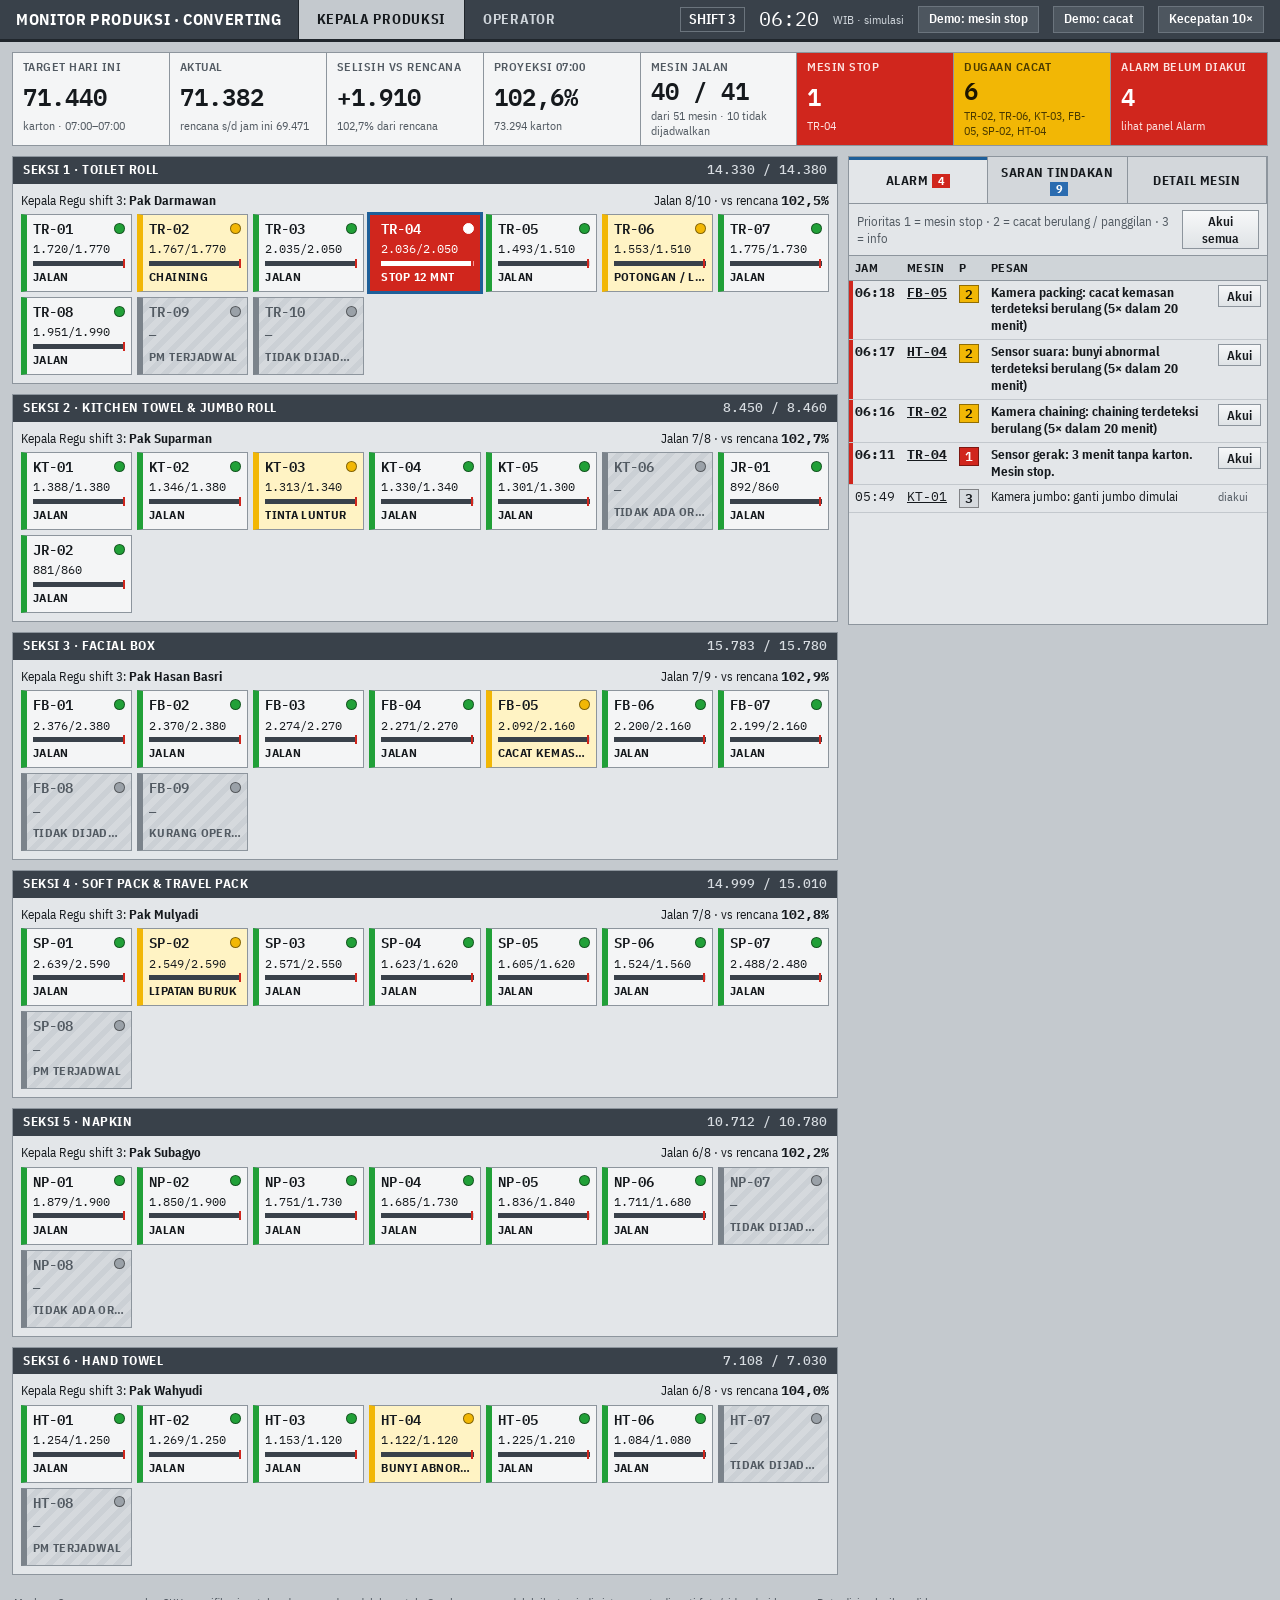
==== commit 7180d89f: "Rework operator view around the add-on sensors and parameter assistant Drop PLC-style values, the tr" ====
--- a/public/index.html
+++ b/public/index.html
@@ -138,30 +138,38 @@
 .spec>div:first-child{flex:0 0 auto}
 .spec .k{font-size:11.5px;color:var(--muted);font-weight:600;text-transform:uppercase}
 .spec .v{font-family:var(--mono);font-size:15px;font-weight:600}
-.op-grid{display:grid;grid-template-columns:minmax(0,1fr) 380px;gap:10px;align-items:start}
+.op-grid{display:grid;grid-template-columns:minmax(0,1fr) 420px;gap:10px;align-items:start}
 @media (max-width:1100px){.op-grid{grid-template-columns:1fr}}
-.stations{display:grid;grid-template-columns:repeat(auto-fill,minmax(230px,1fr));gap:8px}
-.stn .flow{font-family:var(--mono);color:#aab3bb}
-.srow{display:grid;grid-template-columns:1fr auto;gap:6px;align-items:baseline;width:100%;border:0;border-bottom:1px solid #c9ced2;background:transparent;padding:4px 6px;text-align:left}
-.srow:hover{background:#d8dde1}
-.srow .l{font-size:12.5px}
-.srow .l small{display:block;color:var(--muted);font-size:11px}
-.srow .val{font-family:var(--mono);font-weight:600;font-size:14px;padding:1px 5px;min-width:72px;text-align:right}
-.srow .val.warn{background:var(--warn);color:var(--warn-ink)}
-.srow .val.crit{background:var(--crit);color:#fff}
-.srow.sel{background:#cfdcea;box-shadow:inset 3px 0 0 var(--accent)}
-.cam{display:inline-block;font-size:10px;font-weight:700;border:1px solid var(--muted);padding:0 3px;margin-right:4px;vertical-align:1px;color:var(--muted)}
-.lower{display:grid;grid-template-columns:minmax(0,1.2fr) minmax(0,1fr);gap:8px}
-@media (max-width:760px){.lower{grid-template-columns:1fr}}
-.trend svg{width:100%;height:190px;display:block;background:#fbfbfc;border:1px solid var(--line)}
-.det{display:grid;grid-template-columns:1fr 110px 44px;gap:6px;align-items:center;padding:5px 8px;border-bottom:1px solid #c9ced2;font-size:13px}
-.det .meter{height:10px;background:#cdd2d6;border:1px solid var(--line);position:relative}
-.det .meter i{position:absolute;inset:0 auto 0 0;background:var(--idle)}
-.det.warn .meter i{background:var(--warn)} .det.crit .meter i{background:var(--crit)}
-.det small{display:block;color:var(--muted);font-size:11.5px}
+.flowline{display:flex;flex-wrap:wrap;gap:0;border:1px solid var(--line);background:var(--cell)}
+.flowline span{padding:4px 10px;font-size:12.5px;font-weight:600;border-right:1px solid var(--line);display:flex;align-items:center;gap:6px}
+.flowline b{font-family:var(--mono);background:var(--strip);color:#fff;padding:0 5px}
+.flowline span.bad b{background:var(--crit)}
+.sgrid{display:grid;grid-template-columns:repeat(auto-fill,minmax(440px,1fr));gap:8px}
+@media (max-width:520px){.sgrid{grid-template-columns:1fr}}
+.sc .hd .code{font-family:var(--mono);background:#fff;color:var(--strip);padding:0 6px;margin-right:8px}
+.sc.alert>.hd{background:var(--crit)}
+.sc .body{display:grid;grid-template-columns:200px 1fr;gap:10px;padding:8px}
+@media (max-width:520px){.sc .body{grid-template-columns:1fr}}
+.snap{display:grid;gap:3px}
+.snap svg{width:100%;height:auto;display:block;border:1px solid #20262c;background:#11161b}
+.snap .cap{font-size:11px;color:var(--muted)}
+.sc dl{margin:0;display:grid;grid-template-columns:62px 1fr;gap:3px 8px;font-size:12.5px}
+.sc dt{color:var(--muted);font-weight:600}
+.sc dd{margin:0}
+.counts{display:grid;grid-template-columns:repeat(3,1fr);gap:1px;background:var(--line);border:1px solid var(--line);margin-top:6px}
+.counts>div{background:#fff;padding:3px 6px}
+.counts .k{font-size:10.5px;color:var(--muted);font-weight:600;text-transform:uppercase}
+.counts .v{font-family:var(--mono);font-weight:600;font-size:15px}
+.counts>.bad{background:var(--crit);color:#fff}
+.counts .bad .k{color:#fde3e1}
+.evlog{border-top:1px solid var(--line);font-size:12.5px}
+.evlog div{display:grid;grid-template-columns:44px 1fr;gap:6px;padding:3px 8px;border-bottom:1px solid #d3d7db}
+.evlog .t{font-family:var(--mono);color:var(--muted)}
+.evlog .x{color:var(--crit);font-weight:600}
+.sc .foot{display:flex;justify-content:space-between;align-items:center;gap:6px;padding:5px 8px;background:#d8dce0;flex-wrap:wrap}
 
 /* Assistant console */
-.con{display:grid;grid-template-rows:auto 1fr auto auto;height:calc(100vh - 120px);min-height:560px;position:sticky;top:52px}
+.con{display:grid;grid-template-rows:auto 1fr auto auto auto;height:calc(100vh - 120px);min-height:560px;position:sticky;top:52px}
 @media (max-width:1100px){.con{position:static;height:640px}}
 .con-log{background:#f9fafb;padding:8px;display:flex;flex-direction:column;gap:6px;overflow:auto;border-bottom:1px solid var(--line)}
 .msg{border:1px solid var(--line);background:var(--cell);padding:6px 8px;font-size:13.5px}
@@ -227,31 +235,28 @@
     <div style="display:grid;gap:8px">
       <div class="mstrip" id="op-strip"></div>
       <div class="spec" id="op-spec"></div>
-      <div class="stations" id="op-stations"></div>
-      <div class="lower">
-        <div class="fp trend"><div class="hd"><span>Tren</span><span class="sub" id="trend-title"></span></div><div class="bd" id="trend"></div></div>
-        <div class="fp"><div class="hd"><span>Deteksi cacat</span><span class="sub">gabungan kamera + sensor</span></div><div id="op-detect"></div></div>
-      </div>
+      <div class="fp"><div class="hd"><span>Sensor tambahan di mesin ini</span><span class="sub">urutan sesuai alur produksi</span></div><div class="flowline" id="op-flow"></div></div>
+      <div class="sgrid" id="op-sensors"></div>
     </div>
     <section class="fp con" aria-label="Asisten mesin">
       <div class="hd"><span>Asisten mesin</span><span class="sub">jawaban demo (skrip)</span></div>
       <div class="con-log" id="log" aria-live="polite"></div>
       <div class="qbtns">
+        <button class="sbtn" type="button" data-q="params">Jelaskan parameter mesin</button>
         <button class="sbtn" type="button" data-q="defect">Ada cacat, harus apa?</button>
-        <button class="sbtn" type="button" data-q="hmi">Setelan HMI untuk SKU ini</button>
+        <button class="sbtn" type="button" data-q="mech">Panggil mekanik</button>
         <button class="sbtn" type="button" data-q="karu">Panggil Kepala Regu</button>
-        <button class="sbtn" type="button" data-q="mech">Panggil mekanik</button>
       </div>
       <form class="cform" id="cform" autocomplete="off">
         <label for="cin" style="position:absolute;left:-9999px">Tanya asisten</label>
-        <input id="cin" placeholder="Tulis, mis. 'seal kemasan terbuka'">
+        <input id="cin" placeholder="Mis. 'tekanan nip 3 bar' atau 'apa itu vakum folding'">
         <button class="sbtn pr" type="submit">Kirim</button>
       </form>
     </section>
   </div>
 </section>
 </main>
-<footer>Mockup. Semua nama, angka, SKU, spesifikasi, setelan dan prosedur adalah contoh. Data sensor disimulasikan di browser.</footer>
+<footer>Mockup. Semua nama, angka, SKU, spesifikasi, setelan dan prosedur adalah contoh. Gambar sensor adalah ilustrasi; di sistem nyata diganti foto/video dari kamera. Data disimulasikan di browser.</footer>
 
 <script>
 "use strict";
@@ -264,79 +269,99 @@
 const pick = a => a[Math.floor(Math.random()*a.length)];
 
 /* ================= reference data ================= */
-// SKU spec sheets (contoh)
 const SKU = {
-  TR10:{n:"Toilet Roll 2 ply · isi 10",kind:"roll",gsm:16.5,ply:2,lebar:100,panjang:110,lembar:250,dia:118,core:40,isi:"10 roll",pk:6,emb:"Point-to-point"},
-  TR4:{n:"Toilet Roll 2 ply · isi 4",kind:"roll",gsm:16.5,ply:2,lebar:100,panjang:110,lembar:300,dia:124,core:40,isi:"4 roll",pk:12,emb:"Point-to-point"},
-  TR12:{n:"Toilet Roll 1 ply Ekonomis · isi 12",kind:"roll",gsm:18,ply:1,lebar:100,panjang:110,lembar:400,dia:105,core:40,isi:"12 roll",pk:4,emb:"Micro"},
-  KT2:{n:"Kitchen Towel 2 ply · isi 2",kind:"roll",gsm:21,ply:2,lebar:230,panjang:230,lembar:60,dia:132,core:42,isi:"2 roll",pk:12,emb:"Nested"},
-  JR:{n:"Jumbo Roll 2 ply 300 m",kind:"roll",gsm:17,ply:2,lebar:95,panjang:0,lembar:0,dia:230,core:76,isi:"1 roll",pk:12,emb:"Micro",nop:true},
-  FB250:{n:"Facial Box 2 ply · 250 lbr",kind:"fold",gsm:14,ply:2,lebar:190,panjang:180,lembar:250,isi:"1 box",pk:48,emb:"Tanpa emboss"},
-  SP250:{n:"Facial Soft Pack · 250 lbr",kind:"fold",gsm:13.5,ply:2,lebar:180,panjang:180,lembar:250,isi:"1 pack",pk:30,emb:"Tanpa emboss"},
-  TP50:{n:"Travel Pack · 50 lbr",kind:"fold",gsm:14,ply:2,lebar:180,panjang:150,lembar:50,isi:"1 pack",pk:96,emb:"Edge"},
-  NP30:{n:"Napkin 30×30 · 50 lbr",kind:"fold",gsm:17,ply:1,lebar:300,panjang:300,lembar:50,isi:"1 pack",pk:60,emb:"Edge"},
-  NP25:{n:"Napkin 25×25 · 100 lbr",kind:"fold",gsm:17,ply:1,lebar:250,panjang:250,lembar:100,isi:"1 pack",pk:40,emb:"Edge"},
-  HT150:{n:"Hand Towel Interfold · 150 lbr",kind:"fold",gsm:21,ply:1,lebar:210,panjang:230,lembar:150,isi:"1 pack",pk:25,emb:"Micro"},
-  HT200:{n:"Hand Towel Multifold · 200 lbr",kind:"fold",gsm:20,ply:1,lebar:225,panjang:230,lembar:200,isi:"1 pack",pk:20,emb:"Micro"}
+  TR10:{n:"Toilet Roll 2 ply · isi 10",kind:"roll",gsm:16.5,ply:2,lebar:100,panjang:110,lembar:250,dia:118,core:40,isi:"10 roll",pk:6,emb:"Point-to-point",speed:420},
+  TR4:{n:"Toilet Roll 2 ply · isi 4",kind:"roll",gsm:16.5,ply:2,lebar:100,panjang:110,lembar:300,dia:124,core:40,isi:"4 roll",pk:12,emb:"Point-to-point",speed:400},
+  TR12:{n:"Toilet Roll 1 ply Ekonomis · isi 12",kind:"roll",gsm:18,ply:1,lebar:100,panjang:110,lembar:400,dia:105,core:40,isi:"12 roll",pk:4,emb:"Micro",speed:450},
+  KT2:{n:"Kitchen Towel 2 ply · isi 2",kind:"roll",gsm:21,ply:2,lebar:230,panjang:230,lembar:60,dia:132,core:42,isi:"2 roll",pk:12,emb:"Nested",speed:300},
+  JR:{n:"Jumbo Roll 2 ply 300 m",kind:"roll",gsm:17,ply:2,lebar:95,panjang:0,lembar:0,dia:230,core:76,isi:"1 roll",pk:12,emb:"Micro",speed:350},
+  FB250:{n:"Facial Box 2 ply · 250 lbr",kind:"fold",gsm:14,ply:2,lebar:190,panjang:180,lembar:250,isi:"1 box",pk:48,emb:"Tanpa emboss",speed:180},
+  SP250:{n:"Facial Soft Pack · 250 lbr",kind:"fold",gsm:13.5,ply:2,lebar:180,panjang:180,lembar:250,isi:"1 pack",pk:30,emb:"Tanpa emboss",speed:190},
+  TP50:{n:"Travel Pack · 50 lbr",kind:"fold",gsm:14,ply:2,lebar:180,panjang:150,lembar:50,isi:"1 pack",pk:96,emb:"Edge",speed:170},
+  NP30:{n:"Napkin 30×30 · 50 lbr",kind:"fold",gsm:17,ply:1,lebar:300,panjang:300,lembar:50,isi:"1 pack",pk:60,emb:"Edge",speed:220},
+  NP25:{n:"Napkin 25×25 · 100 lbr",kind:"fold",gsm:17,ply:1,lebar:250,panjang:250,lembar:100,isi:"1 pack",pk:40,emb:"Edge",speed:220},
+  HT150:{n:"Hand Towel Interfold · 150 lbr",kind:"fold",gsm:21,ply:1,lebar:210,panjang:230,lembar:150,isi:"1 pack",pk:25,emb:"Micro",speed:250},
+  HT200:{n:"Hand Towel Multifold · 200 lbr",kind:"fold",gsm:20,ply:1,lebar:225,panjang:230,lembar:200,isi:"1 pack",pk:20,emb:"Micro",speed:240}
 };
-// Sensors: k, label, unit, nom, lo, hi, loLo, hiHi, dec, noise, src(cam|snd|mot)
-const S = (k,l,u,nom,lo,hi,ll,hh,d,nz,src) => ({k,l,u,nom,lo,hi,ll,hh,d,nz,src});
-function stationsFor(m){
-  const s=SKU[m.sku], roll=s.kind==="roll";
-  const st=[];
-  st.push(["Unwind (jumbo)",[
-    S("jumbo","Sisa jumbo","%",60,10,null,4,null,0,0,"cam"),
-    S("jeta","Perkiraan ganti jumbo","menit",50,8,null,3,null,0,0,"cam"),
-    S("tension","Tegangan web","N",roll?28:18,roll?25:15,roll?31:21,roll?22:12,roll?34:24,1,0.25),
-    S("moist","Kelembaban jumbo","%",6.5,5,8,4,9,1,0.05)]]);
-  st.push(["Emboss",[
-    S("nip","Tekanan nip emboss","bar",roll?2.4:1.6,roll?2.1:1.3,roll?2.7:1.9,roll?1.8:1.0,roll?3.0:2.2,2,0.01),
-    S("glue","Level lem laminasi","%",70,30,null,15,null,0,0.2)]]);
-  if(roll){
-    if(!s.nop) st.push(["Perforasi (rotary knife)",[
-      S("pitch","Jarak perforasi","mm",s.panjang,s.panjang-1,s.panjang+1,s.panjang-2,s.panjang+2,1,0.05),
-      S("perfq","Kualitas perforasi","%",98.5,96,null,93,null,1,0.1,"cam"),
-      S("chain","Chaining","/jam",0.5,null,2,null,5,1,0.08,"cam")]]);
-    st.push(["Rewinder",[
-      S("logd","Diameter log (laser)","mm",s.dia,s.dia-1.5,s.dia+1.5,s.dia-3,s.dia+3,1,0.1),
-      S("tail","Tekanan lem ekor","bar",1.8,1.5,2.1,1.2,2.4,2,0.01)]]);
-  } else {
-    st.push(["Interfolder",[
-      S("vac","Vakum folding roll","kPa",55,48,62,42,68,0,0.3),
-      S("sheet","Panjang lembar","mm",s.panjang,s.panjang-1,s.panjang+1,s.panjang-2,s.panjang+2,1,0.05),
-      S("foldbad","Lipatan buruk","/1000",1.2,null,5,null,12,1,0.1,"cam"),
-      S("chain","Lembar menyambung","/jam",0.4,null,2,null,5,1,0.08,"cam")]]);
-  }
-  st.push([roll?"Log saw":"Log saw / bandsaw",[
-    S("blade","Keausan pisau","%",35,null,70,null,85,0,0.1),
-    S("cutskew","Potongan miring","mm",0.4,null,1.5,null,3,1,0.04,"cam"),
-    S("compress","Kompresi log saat potong","%",2,null,6,null,10,1,0.1,"cam"),
-    S("clamp","Tekanan clamp","bar",5.0,4.5,5.5,4.0,6.0,1,0.02)]]);
-  st.push(["Packing",[
-    S("seal","Suhu jaw seal","°C",roll?150:135,roll?145:130,roll?155:140,roll?140:125,roll?160:145,0,0.4),
-    S("packmis","Misalignment kemasan","mm",0.8,null,3,null,5,1,0.05,"cam"),
-    S("ink","Tinta luntur / cetak","/1000",0.5,null,3,null,6,1,0.05,"cam"),
-    S("reject","Reject kemasan","%",0.6,null,1.5,null,3,1,0.04,"cam"),
-    S("cw","Deviasi checkweigher","g",0,-12,12,-20,20,0,0.6)]]);
-  st.push(["Output",[
-    S("rate","Output (sensor gerak)","karton/jam",m.rate,m.rate*0.8,null,m.rate*0.5,null,0,0,"mot"),
-    S("lastc","Karton terakhir","detik lalu",30,null,90,null,180,0,0,"mot")]]);
-  st.push(["Drive & suara",[
-    S("vib","Getaran bearing (ISO 10816)","mm/s",2.1,null,4.5,null,7.1,1,0.05),
-    S("btemp","Suhu bearing","°C",55,null,70,null,80,0,0.2),
-    S("sound","Anomali suara (akustik)","skor",0.12,null,0.5,null,0.8,2,0.01,"snd"),
-    S("dba","Tingkat suara","dB(A)",84,null,90,null,95,0,0.2,"snd")]]);
-  return st;
-}
+/* The seven add-on sensors (A–G). No PLC or temperature data is used. */
+const SENS = {
+  B:{n:"Kamera jumbo",area:"Unwind",kind:"cam",loc:"Di samping unwind stand, melihat sisi jumbo roll.",fn:"Mengukur diameter jumbo dari gambar untuk memperkirakan sisa kertas, dan mendeteksi saat jumbo diganti.",finds:["Ganti jumbo","Sisa jumbo menipis"],unit:"jumbo"},
+  E:{n:"Kamera chaining",area:"Rotary knife (perforasi / potong)",kind:"cam",loc:"Tepat setelah rotary knife, melihat web yang sudah diperforasi atau dipotong.",fn:"Mencari lembar yang masih menyambung karena perforasi atau potongan tidak tembus.",finds:["Chaining (lembar menyambung)","Perforasi tidak tembus"],issue:"chaining",unit:"lembar"},
+  A:{n:"Kamera lipatan",area:"Interfolder",kind:"cam",loc:"Di atas keluaran interfolder, menghadap tumpukan lembar yang baru dilipat.",fn:"Memotret setiap tumpukan dan membandingkan dengan pola lipatan yang benar.",finds:["Lipatan tidak mengunci","Lembar terlipat dobel","Sudut terlipat"],issue:"lipatan",unit:"tumpukan"},
+  D:{n:"Kamera log saw",area:"Log saw / bandsaw",kind:"cam",loc:"Setelah pisau log saw, melihat permukaan potongan roll atau log.",fn:"Memeriksa setiap potongan: bentuknya bulat atau gepeng (tertekan), dan potongannya rata atau miring.",finds:["Log tertekan (gepeng)","Potongan miring","Pinggir potongan berbulu"],issue:"potong",unit:"potongan"},
+  G:{n:"Kamera packing",area:"Packing / wrapper",kind:"cam",loc:"Setelah wrapper / bundler, melihat bagian atas dan samping kemasan.",fn:"Memeriksa setiap kemasan: posisi cetakan, seal, dan tinta.",finds:["Kemasan miring","Seal terbuka","Tinta luntur"],issue:"kemasan",unit:"kemasan"},
+  F:{n:"Sensor gerak output",area:"Konveyor karton",kind:"mot",loc:"Di konveyor akhir sebelum palet.",fn:"Menghitung setiap karton yang lewat. Jika 3 menit tidak ada karton, mesin dicatat stop.",finds:["Mesin stop (3 menit tanpa karton)"],unit:"karton"},
+  C:{n:"Sensor suara",area:"Seluruh mesin",kind:"snd",loc:"Mikrofon industri di rangka mesin, dekat drive dan log saw.",fn:"Mendengarkan suara mesin terus-menerus dan membandingkan dengan suara normal mesin ini. Memberi tanda bila ada bunyi yang tidak biasa.",finds:["Bunyi gesekan / decit","Bunyi ketukan berulang","Bunyi web sobek"],issue:"suara",unit:"menit"}
+};
 const ISSUES = {
-  chaining:{l:"Chaining",d:"Lembar/gulungan masih menyambung setelah dipotong rotary knife",fx:{chain:6.5,perfq:-3},st:"Perforasi (rotary knife)",kinds:["roll","fold"]},
-  kemasan:{l:"Cacat kemasan",d:"Seal terbuka / kemasan miring di packing",fx:{seal:-12,packmis:3.6,reject:3},st:"Packing",kinds:["roll","fold"]},
-  tinta:{l:"Tinta luntur",d:"Cetakan kemasan luntur atau tidak rata",fx:{ink:5,reject:1.8},st:"Packing",kinds:["roll","fold"]},
-  potong:{l:"Potongan / kompresi buruk",d:"Log tertekan atau terpotong miring di log saw",fx:{cutskew:2.4,compress:8,blade:42},st:"Log saw",kinds:["roll","fold"]},
-  longgar:{l:"Gulungan longgar",d:"Diameter log di bawah spesifikasi, gulungan lembek",fx:{logd:-3.4,tension:-5},st:"Rewinder",kinds:["roll"]},
-  lipatan:{l:"Lipatan buruk",d:"Lipatan tidak rapi / tidak saling mengunci di interfolder",fx:{foldbad:10,vac:-10},st:"Interfolder",kinds:["fold"]},
-  bearing:{l:"Bunyi / getaran abnormal",d:"Sensor suara dan getaran mendeteksi kemungkinan bearing rusak",fx:{sound:0.65,vib:3.6,btemp:16,dba:6},st:"Drive & suara",kinds:["roll","fold"]}
+  chaining:{l:"Chaining",sens:"E",types:["Chaining (lembar menyambung)","Perforasi tidak tembus"],kinds:["roll"]},
+  lipatan:{l:"Lipatan buruk",sens:"A",types:["Lipatan tidak mengunci","Lembar terlipat dobel","Sudut terlipat"],kinds:["fold"]},
+  potong:{l:"Potongan / log tertekan",sens:"D",types:["Log tertekan (gepeng)","Potongan miring","Pinggir potongan berbulu"],kinds:["roll","fold"]},
+  kemasan:{l:"Cacat kemasan",sens:"G",types:["Kemasan miring","Seal terbuka"],kinds:["roll","fold"]},
+  tinta:{l:"Tinta luntur",sens:"G",types:["Tinta luntur"],kinds:["roll","fold"]},
+  suara:{l:"Bunyi abnormal",sens:"C",types:["Bunyi gesekan / decit","Bunyi ketukan berulang"],kinds:["roll","fold"]}
 };
+const sensorsOf = m => SKU[m.sku].kind==="roll" ? (SKU[m.sku].nop?["B","D","G","F","C"]:["B","E","D","G","F","C"]) : ["B","A","D","G","F","C"];
+
+/* HMI parameters the operator sets. Used by the assistant to explain. */
+const PARAMS = [
+  {k:"speed",n:"Kecepatan mesin",u:"m/min",al:["kecepatan","speed","laju"],nom:s=>s.speed,tol:s=>Math.round(s.speed*0.05),
+   arti:"Kecepatan web kertas melewati mesin. Menentukan berapa karton per jam.",
+   hi:"Output naik, tapi jumbo lebih mudah putus, perforasi dan lipatan lebih sering meleset, chaining dan cacat kemasan naik.",
+   lo:"Lebih stabil dan cacat turun, tapi target harian tidak tercapai.",sens:["E","A","G","F"]},
+  {k:"tension",n:"Tegangan unwind (tension)",u:"N",al:["tegangan","tension","unwind"],nom:s=>s.kind==="roll"?28:18,tol:()=>3,
+   arti:"Seberapa kencang kertas ditarik dari jumbo ke mesin.",
+   hi:"Web mudah sobek / putus, gulungan terlalu keras, lembar menyempit.",
+   lo:"Web bergelombang dan melenceng, gulungan longgar, lipatan tidak rapi.",sens:["B","A","C"]},
+  {k:"nip",n:"Tekanan nip emboss",u:"bar",al:["nip","emboss","embos"],nom:s=>s.kind==="roll"?2.4:1.6,tol:()=>0.3,
+   arti:"Tekanan antara roll emboss dan roll karet. Membentuk pola emboss dan menempelkan dua ply.",
+   hi:"Kertas tipis/bolong di titik emboss, debu naik, ply bisa sobek.",
+   lo:"Pola emboss samar, ply lepas (delaminasi), gulungan terasa tipis.",sens:["C"]},
+  {k:"pitch",n:"Jarak perforasi",u:"mm",al:["perforasi","pitch","jarak perfor","panjang lembar roll"],only:"roll",nom:s=>s.panjang,tol:()=>1,
+   arti:"Jarak antar garis perforasi = panjang satu lembar pada gulungan.",
+   hi:"Lembar lebih panjang, jumlah lembar per roll tidak sesuai spec.",
+   lo:"Lembar lebih pendek, jumlah lembar per roll tidak sesuai spec.",sens:["E"]},
+  {k:"gap",n:"Celah pisau rotary knife",u:"mm",al:["celah","gap","rotary","pisau perfor","blade perfor"],only:"roll",nom:()=>0.08,tol:()=>0.03,dec:2,
+   arti:"Jarak antara blade dan anvil di rotary knife. Menentukan perforasi tembus atau tidak.",
+   hi:"Perforasi tidak tembus → chaining (lembar menyambung).",
+   lo:"Blade menyentuh anvil, cepat tumpul, bunyi ketukan, perforasi terlalu dalam sehingga web mudah putus.",sens:["E","C"]},
+  {k:"sheet",n:"Panjang lembar",u:"mm",al:["panjang lembar","sheet","potong lembar"],only:"fold",nom:s=>s.panjang,tol:()=>1,
+   arti:"Panjang tiap lembar sebelum dilipat di interfolder.",
+   hi:"Lipatan tidak pas di kotak/kemasan, tumpukan terlalu tinggi.",
+   lo:"Lipatan tidak saling mengunci, lembar mudah lepas saat ditarik.",sens:["A"]},
+  {k:"vac",n:"Vakum folding roll",u:"kPa",al:["vakum","vacuum","folding","lipat"],only:"fold",nom:()=>55,tol:()=>7,
+   arti:"Hisapan yang menahan lembar di folding roll saat dilipat.",
+   hi:"Lembar sulit lepas dari roll, sobek di garis lipat.",
+   lo:"Lembar lepas terlalu cepat → lipatan tidak mengunci, lembar dobel.",sens:["A"]},
+  {k:"count",n:"Jumlah lembar per tumpukan",u:"lbr",al:["jumlah lembar","isi","count","hitungan"],only:"fold",nom:s=>s.lembar,tol:()=>0,
+   arti:"Berapa lembar dalam satu tumpukan sebelum dipotong log saw / bandsaw.",
+   hi:"Isi lebih dari spec (rugi kertas), kemasan sesak dan seal bisa terbuka.",
+   lo:"Isi kurang dari spec (komplain pelanggan).",sens:["G"]},
+  {k:"logd",n:"Target diameter log",u:"mm",al:["diameter","log","gulungan"],only:"roll",nom:s=>s.dia,tol:()=>1.5,
+   arti:"Diameter gulungan yang dituju rewinder sebelum log dipotong.",
+   hi:"Roll terlalu besar, tidak muat di kemasan, seal terbuka.",
+   lo:"Roll terlihat kecil / longgar, komplain pelanggan.",sens:["D","G"]},
+  {k:"clamp",n:"Tekanan clamp log saw",u:"bar",al:["clamp","jepit","log saw","bandsaw"],nom:()=>5.0,tol:()=>0.5,
+   arti:"Tekanan penjepit yang menahan log/tumpukan saat dipotong.",
+   hi:"Log tertekan / gepeng (terlihat di kamera log saw).",
+   lo:"Log bergeser saat dipotong → potongan miring, pinggir berbulu.",sens:["D"]},
+  {k:"grind",n:"Interval asah pisau log saw",u:"potongan",al:["asah","grind","interval"],nom:()=>400,tol:()=>100,
+   arti:"Setiap berapa potongan pisau log saw diasah otomatis.",
+   hi:"Pisau lebih lama tumpul → pinggir berbulu, log tertekan, bunyi kasar.",
+   lo:"Pisau cepat habis karena terlalu sering diasah.",sens:["D","C"]},
+  {k:"seal",n:"Setpoint suhu jaw seal",u:"°C",al:["suhu","seal","jaw","panas"],nom:s=>s.kind==="roll"?150:135,tol:()=>5,
+   arti:"Suhu yang diset untuk menyegel plastik kemasan.",
+   hi:"Plastik meleleh / bolong, tinta di dekat seal bisa luntur.",
+   lo:"Seal tidak menempel → seal terbuka.",sens:["G"]},
+  {k:"dwell",n:"Waktu seal (dwell)",u:"detik",al:["dwell","waktu seal","lama seal"],nom:()=>0.5,tol:()=>0.1,dec:2,
+   arti:"Berapa lama jaw seal menekan plastik.",
+   hi:"Plastik terlalu panas, mengkerut, kecepatan packing turun.",
+   lo:"Seal belum jadi → seal terbuka.",sens:["G"]},
+  {k:"film",n:"Tegangan film kemasan",u:"bar",al:["film","plastik","dancer"],nom:()=>1.5,tol:()=>0.3,
+   arti:"Seberapa kencang film plastik ditarik di wrapper.",
+   hi:"Film sobek, kemasan mengkerut.",
+   lo:"Film kendor → kemasan miring, cetakan tidak di tengah.",sens:["G"]}
+];
 const SECTIONS = [
   {id:"S1",n:"Seksi 1 · Toilet Roll",karu:"Pak Darmawan"},
   {id:"S2",n:"Seksi 2 · Kitchen Towel & Jumbo Roll",karu:"Pak Suparman"},
@@ -347,8 +372,6 @@
 ];
 const NAMES = ["Agus Salim","Budi Santoso","Joko Prasetyo","Slamet Riyadi","Rudi Hartono","Hendra Wijaya","Wahyu Nugroho","Dedi Kurniawan","Eko Saputra","Bambang Sutrisno","Andi Firmansyah","Fajar Ramadhan","Rizki Pratama","Yusuf Hidayat","Ahmad Fauzi","Dimas Aditya","Teguh Santoso","Sugeng Riyanto","Iwan Setiawan","Arif Rahman","Bayu Saputra","Hadi Susanto","Imam Syafii","Joni Iskandar","Lukman Hakim","Muhammad Ridwan","Nanang Kosim","Oki Setiadi","Purnomo","Rahmat Hidayat","Tri Wibowo","Udin Saprudin","Wawan Gunawan","Yanto Sumarno","Zainal Abidin","Asep Sunandar","Cecep Supriadi","Dodi Irawan","Erwin Syahputra","Ferry Gunadi","Gilang Ramadhan"];
 const MECH = "Pak Sarwono (mekanik jaga)";
-
-// machine plan: [id, section, sku, rate karton/jam, idleReason]
 const PLAN = [
   ["TR-01","S1","TR10",82],["TR-02","S1","TR10",82],["TR-03","S1","TR4",95],["TR-04","S1","TR4",95],["TR-05","S1","TR12",70],
   ["TR-06","S1","TR12",70],["TR-07","S1","TR10",80],["TR-08","S1","TR4",92],["TR-09","S1","TR10",80,"PM terjadwal"],["TR-10","S1","TR12",70,"Tidak dijadwalkan"],
@@ -361,10 +384,10 @@
   ["HT-01","S6","HT150",58],["HT-02","S6","HT150",58],["HT-03","S6","HT200",52],["HT-04","S6","HT200",52],["HT-05","S6","HT150",56],["HT-06","S6","HT200",50],["HT-07","S6","HT150",56,"Tidak dijadwalkan"],["HT-08","S6","HT200",50,"PM terjadwal"]
 ];
 
-/* ================= simulation state ================= */
+/* ================= simulation ================= */
 function wibNowMin(){ const d=new Date(); return ((d.getUTCHours()+7)%24)*60+d.getUTCMinutes()+d.getUTCSeconds()/60; }
-const sim = {t:(wibNowMin()-420+1440)%1440, speed:10, alarms:[], aid:0, acts:{}, rt:"alarm", sel:null, trendKey:null};
-if(sim.t<60) sim.t=60; // keep at least an hour of history for the demo
+const sim = {t:(wibNowMin()-420+1440)%1440, speed:10, alarms:[], aid:0, acts:{}, rt:"alarm", sel:null};
+if(sim.t<60) sim.t=60;
 const shiftOf = t => { const c=(t+420)%1440; return c>=420&&c<900?1:c>=900&&c<1380?2:3; };
 const clockOf = t => { const c=Math.floor(t+420)%1440; return String(Math.floor(c/60)).padStart(2,"0")+":"+String(c%60).padStart(2,"0"); };
 const remH = () => Math.max(0,(1440-sim.t)/60);
@@ -372,32 +395,19 @@
 let ni=0;
 const machines = PLAN.map(([id,sec,sku,rate,idle])=>{
   const m={id,sec,sku,rate,idle:idle||null,op:idle?null:NAMES[ni++],eff:rnd(0.9,0.96),downMin:Math.round(rnd(0,25)),
-    target:idle?0:Math.round(rate*24*0.9/10)*10,down:false,stoppedAt:null,cause:null,restartAt:null,issue:null,flags:{},jumbo:rnd(20,95),jumboRun:rnd(75,110),change:false};
+    target:idle?0:Math.round(rate*24*0.9/10)*10,down:false,stoppedAt:null,restartAt:null,issue:null,flags:{},
+    jumbo:rnd(20,95),jumboRun:rnd(75,110),change:false,changes:Math.floor(sim.t/95),lastCarton:sim.t,ev:{}};
   m.output=idle?0:Math.max(0,rate*m.eff*sim.t/60 - rate*m.downMin/60);
-  m.st=stationsFor(m); m.s={}; m.h={};
-  for(const [,list] of m.st) for(const x of list){ m.s[x.k]=x.nom; m.h[x.k]=[]; }
+  for(const c of sensorsOf(m)) m.ev[c]=[];
   return m;
 });
 const byId = id => machines.find(m=>m.id===id);
 const running = () => machines.filter(m=>!m.idle);
-const sensorDef = (m,k) => { for(const [,l] of m.st) for(const x of l) if(x.k===k) return x; return null; };
-function sevOf(x,v){
-  if(x.hh!=null&&v>=x.hh) return "crit"; if(x.ll!=null&&v<=x.ll) return "crit";
-  if(x.hi!=null&&v>=x.hi) return "warn"; if(x.lo!=null&&v<=x.lo) return "warn"; return "ok";
-}
+const recent = (m,c,mins) => (m.ev[c]||[]).filter(e=>e.bad&&sim.t-e.t<=mins).length;
+const today = (m,c) => (m.ev[c]||[]).filter(e=>e.bad).length + (m.base&&m.base[c]||0);
 function stopped(m){ return m.down && (sim.t-m.stoppedAt)>=3; }
 function projected(m){ return m.output + ((m.down||m.idle)?0:m.rate*m.eff*remH()); }
-function issueScore(m,key){
-  const is=ISSUES[key]; if(!is.kinds.includes(SKU[m.sku].kind)) return null;
-  const ks=Object.keys(is.fx).filter(k=>k in m.s); if(!ks.length) return null;
-  const nomOf=k=>sensorDef(m,k).nom;
-  return ks.reduce((a,k)=>a+clamp((m.s[k]-nomOf(k))/is.fx[k],0,1),0)/ks.length;
-}
-function suspected(m){
-  let best=null,bs=0;
-  for(const k in ISSUES){ const sc=issueScore(m,k); if(sc!=null&&sc>bs){bs=sc;best=k;} }
-  return bs>=0.6?best:null;
-}
+function suspected(m){ if(!m.issue) return null; return recent(m,ISSUES[m.issue].sens,20)>=3?m.issue:null; }
 function mstate(m){
   if(m.idle) return {cls:"idle",t:m.idle};
   if(m.change) return {cls:"chg",t:"Ganti jumbo"};
@@ -406,54 +416,37 @@
   if(projected(m)<m.target*0.97) return {cls:"warn",t:"Di bawah target"};
   return {cls:"run",t:"Jalan"};
 }
-
-/* ================= alarms ================= */
-function alarm(mid,pri,msg){ sim.alarms.unshift({id:++sim.aid,t:sim.t,mid,pri,msg,ack:false,clr:false}); if(sim.alarms.length>80) sim.alarms.pop(); renderRail(); }
+function alarm(mid,pri,msg){ sim.alarms.unshift({id:++sim.aid,t:sim.t,mid,pri,msg,ack:false,clr:false}); if(sim.alarms.length>80) sim.alarms.pop(); }
 function clearAlarms(mid,match){ for(const a of sim.alarms) if(a.mid===mid&&!a.clr&&a.msg.startsWith(match)) a.clr=true; }
-
-/* ================= tick ================= */
-function tick(){
-  const dt=sim.speed/60; // sim minutes per real second
-  sim.t=Math.min(1439.9,sim.t+dt);
-  for(const m of machines){
-    if(m.idle) continue;
-    // jumbo usage (camera estimate)
-    if(!m.down&&!m.change){ m.jumbo-=dt/m.jumboRun*100; }
-    if(m.jumbo<=0&&!m.change){ m.change=true; m.changeEnd=sim.t+rnd(5,8); m.jumbo=0; alarm(m.id,3,"Ganti jumbo terdeteksi kamera"); }
-    if(m.change&&sim.t>=m.changeEnd){ m.change=false; m.jumbo=100; m.jumboRun=rnd(75,110); m.downMin+=0; alarm(m.id,3,"Jumbo baru terpasang, mesin jalan"); }
-    if(m.down||m.change){
-      m.downMin+=dt;
-      if(stopped(m)&&!m.flags.down){ m.flags.down=true; alarm(m.id,1,"Tidak ada karton 3 menit (sensor gerak). Mesin stop."); }
-      if(m.restartAt!=null&&sim.t>=m.restartAt){ m.down=false; m.restartAt=null; m.flags.down=false; clearAlarms(m.id,"Tidak ada karton"); alarm(m.id,3,"Karton terhitung lagi. Mesin jalan."); }
-    } else {
-      m.output+=m.rate*m.eff*dt/60*rnd(0.85,1.15);
+function addEv(m,c,type,bad=true){ const l=m.ev[c]; if(!l) return; l.push({t:sim.t,type,bad}); if(l.length>60) l.shift(); }
+
+function step(m,dt){
+  if(m.idle) return;
+  if(!m.down&&!m.change) m.jumbo-=dt/m.jumboRun*100;
+  if(m.jumbo<=0&&!m.change){ m.change=true; m.changeEnd=sim.t+rnd(5,8); m.jumbo=0; m.changes++; addEv(m,"B","Ganti jumbo",false); alarm(m.id,3,"Kamera jumbo: ganti jumbo dimulai"); }
+  if(m.change&&sim.t>=m.changeEnd){ m.change=false; m.jumbo=100; m.jumboRun=rnd(75,110); addEv(m,"B","Jumbo baru terpasang",false); }
+  if(m.jumbo<10&&m.jumbo>0&&!m.flags.jlow){ m.flags.jlow=true; addEv(m,"B","Sisa jumbo menipis",false); }
+  if(m.jumbo>=10) m.flags.jlow=false;
+  if(m.down||m.change){
+    m.downMin+=dt;
+    if(stopped(m)&&!m.flags.down){ m.flags.down=true; addEv(m,"F","Mesin stop (3 menit tanpa karton)"); alarm(m.id,1,"Sensor gerak: 3 menit tanpa karton. Mesin stop."); }
+    if(m.restartAt!=null&&sim.t>=m.restartAt){ m.down=false; m.restartAt=null; m.flags.down=false; clearAlarms(m.id,"Sensor gerak"); addEv(m,"F","Karton terhitung lagi",false); alarm(m.id,3,"Sensor gerak: karton terhitung lagi, mesin jalan"); }
+  } else {
+    m.output+=m.rate*m.eff*dt/60*rnd(0.85,1.15); m.lastCarton=sim.t-rnd(0,0.5);
+  }
+  if(!m.down&&!m.change){
+    for(const c of sensorsOf(m)){
+      const s=SENS[c]; if(!s.issue&&c!=="G") continue;
+      const iss=m.issue&&ISSUES[m.issue].sens===c?ISSUES[m.issue]:null;
+      const p=(iss?0.55:0.004)*dt; // events per sim minute
+      if(Math.random()<p) addEv(m,c,iss?pick(iss.types):pick(s.finds));
     }
-    // sensors
-    for(const [,list] of m.st) for(const x of list){
-      let v=m.s[x.k];
-      if(x.k==="jumbo") v=Math.max(0,m.jumbo);
-      else if(x.k==="jeta") v=Math.max(0,m.jumbo/100*m.jumboRun);
-      else if(x.k==="rate") v=(m.down||m.change)?0:m.rate*m.eff*rnd(0.92,1.06);
-      else if(x.k==="lastc") v=(m.down||m.change)?Math.min(999,(sim.t-(m.stoppedAt??m.changeEnd-6))*60):rnd(20,45);
-      else {
-        const off=m.issue&&ISSUES[m.issue].fx[x.k]!=null?ISSUES[m.issue].fx[x.k]*1.15:0;
-        const tgt=x.nom+off;
-        v+= (tgt-v)*0.2 + rnd(-1,1)*x.nz;
-        if(x.k==="blade"&&!m.issue) v=x.nom+((sim.t*0.37+m.id.charCodeAt(4)*7)%30);
-      }
-      m.s[x.k]=v; const h=m.h[x.k]; h.push(v); if(h.length>90) h.shift();
-      const sv=sevOf(x,v), key="s:"+x.k;
-      if(sv==="crit"&&!m.flags[key]&&!(x.k==="rate"||x.k==="lastc")&&!(m.change&&(x.k==="jumbo"||x.k==="jeta"))){ m.flags[key]=true; alarm(m.id,1,`${x.l} ${num(v,x.d)} ${x.u} (batas ${x.hh??x.ll})`); }
-      if(sv==="ok"&&m.flags[key]){ m.flags[key]=false; clearAlarms(m.id,x.l); }
-    }
-    const sp=suspected(m);
-    if(sp&&m.flags.issue!==sp){ m.flags.issue=sp; alarm(m.id,2,`Dugaan ${ISSUES[sp].l.toLowerCase()}: ${ISSUES[sp].d.toLowerCase()}`); }
-    if(!sp&&m.flags.issue){ clearAlarms(m.id,"Dugaan"); m.flags.issue=null; }
-    if(m.jumbo<10&&m.jumbo>0&&!m.flags.jlow){ m.flags.jlow=true; }
-    if(m.jumbo>=10) m.flags.jlow=false;
   }
-  renderAll();
-}
+  const sp=suspected(m);
+  if(sp&&m.flags.issue!==sp){ m.flags.issue=sp; alarm(m.id,2,`${SENS[ISSUES[sp].sens].n}: ${ISSUES[sp].l.toLowerCase()} terdeteksi berulang (${recent(m,ISSUES[sp].sens,20)}× dalam 20 menit)`); }
+  if(!sp&&m.flags.issue){ clearAlarms(m.id,SENS[ISSUES[m.flags.issue].sens].n); m.flags.issue=null; }
+}
+function tick(){ const dt=sim.speed/60; sim.t=Math.min(1439.9,sim.t+dt); for(const m of machines) step(m,dt); renderAll(); }
 
 /* ================= HEAD ================= */
 function renderSum(){
@@ -492,26 +485,22 @@
     <span class="bar"><i style="width:${pct}%"></i><b style="left:${exp}%"></b></span>
     <span class="st">${st.t}</span></button>`;
 }
-// Suggested actions (Saran tindakan)
+const ACT_TEXT = {
+  chaining:"Cek blade dan celah rotary knife (0,05–0,10 mm). Bersihkan debu di area perforasi.",
+  lipatan:"Cek vakum folding roll dan panjang lembar. Bersihkan lubang vakum yang tersumbat.",
+  potong:"Cek ketajaman pisau log saw / bandsaw dan tekanan clamp. Jadwalkan asah atau ganti pisau.",
+  kemasan:"Cek setpoint suhu dan waktu seal, tegangan film. Bersihkan jaw seal.",
+  tinta:"Cek lot film cetak yang sedang dipakai. Pisahkan karton terdampak untuk QC.",
+  suara:"Kirim mekanik untuk cari sumber bunyi sebelum jadi kerusakan."
+};
 function buildActions(){
   const L=[];
   for(const m of running()){
     const sec=SECTIONS.find(s=>s.id===m.sec);
-    if(stopped(m)){ const n=Math.round(sim.t-m.stoppedAt); L.push({id:"down-"+m.id,pri:1,m,imp:m.rate*n/60,ttl:`Kirim mekanik ke ${m.id}`,txt:`Stop ${n} menit sejak ${clockOf(m.stoppedAt)}, sudah hilang ±${num(m.rate*n/60)} karton (±${num(m.rate/6)} tiap 10 menit). Operator: ${m.op}.`,karu:sec.karu}); }
+    if(stopped(m)){ const n=Math.round(sim.t-m.stoppedAt); L.push({id:"down-"+m.id,pri:1,m,imp:m.rate*n/60,ttl:`Kirim mekanik ke ${m.id}`,txt:`Sensor gerak: tidak ada karton sejak ${clockOf(m.stoppedAt)} (${n} menit), sudah hilang ±${num(m.rate*n/60)} karton. Operator: ${m.op}.`,karu:sec.karu}); }
     const sp=suspected(m);
-    if(sp){
-      const tx={
-        chaining:`Chaining ${num(m.s.chain,1)}/jam (batas 2). Cek pisau perforasi dan celah rotary knife di ${m.id} sebelum reject naik.`,
-        kemasan:`Reject kemasan ${num(m.s.reject,1)}%, suhu jaw seal ${num(m.s.seal)} °C (resep ${sensorDef(m,"seal").nom}). Minta operator bersihkan jaw dan cek suhu.`,
-        tinta:`Tinta luntur ${num(m.s.ink,1)}/1000 kemasan. Cek film cetak dari supplier dan suhu jaw. Pisahkan karton terdampak untuk QC.`,
-        potong:`Potongan miring ${num(m.s.cutskew,1)} mm, kompresi ${num(m.s.compress,1)}%, keausan pisau ${num(m.s.blade)}%. Jadwalkan asah/ganti pisau log saw.`,
-        longgar:`Diameter log ${num(m.s.logd,1)} mm (resep ${SKU[m.sku].dia}). Cek tegangan web dan kelembaban jumbo yang sedang jalan.`,
-        lipatan:`Lipatan buruk ${num(m.s.foldbad,1)}/1000, vakum ${num(m.s.vac)} kPa. Bersihkan lubang vakum folding roll.`,
-        bearing:`Skor suara ${num(m.s.sound,2)}, getaran ${num(m.s.vib,1)} mm/s, suhu bearing ${num(m.s.btemp)} °C. Jadwalkan cek bearing oleh mekanik sebelum rusak.`
-      }[sp];
-      L.push({id:`iss-${m.id}-${sp}`,pri:sp==="bearing"?2:2,m,imp:m.rate*0.5,ttl:`${ISSUES[sp].l} di ${m.id}`,txt:tx,karu:sec.karu});
-    }
-    if(!m.change&&m.jumbo<10&&m.jumbo>0) L.push({id:"jmb-"+m.id,pri:3,m,imp:5,ttl:`Siapkan jumbo untuk ${m.id}`,txt:`Kamera: sisa jumbo ${num(m.jumbo)}%, habis ±${num(m.s.jeta)} menit lagi. Siapkan forklift dan jumbo ${SKU[m.sku].gsm} gsm ${SKU[m.sku].ply} ply.`,karu:sec.karu});
+    if(sp){ const c=ISSUES[sp].sens; L.push({id:`iss-${m.id}-${sp}`,pri:2,m,imp:m.rate*0.5,ttl:`${ISSUES[sp].l} di ${m.id}`,txt:`${SENS[c].n} mendeteksi ${recent(m,c,20)}× dalam 20 menit terakhir. ${ACT_TEXT[sp]}`,karu:sec.karu}); }
+    if(!m.change&&m.jumbo<10&&m.jumbo>0) L.push({id:"jmb-"+m.id,pri:3,m,imp:5,ttl:`Siapkan jumbo untuk ${m.id}`,txt:`Kamera jumbo: sisa ±${num(m.jumbo)}%, habis ±${num(m.jumbo/100*m.jumboRun)} menit lagi. Siapkan jumbo ${SKU[m.sku].gsm} gsm ${SKU[m.sku].ply} ply lebar sesuai mesin.`,karu:sec.karu});
   }
   for(const s of SECTIONS){
     const R=running().filter(m=>m.sec===s.id), tgt=R.reduce((a,m)=>a+m.target,0), proj=R.reduce((a,m)=>a+projected(m),0);
@@ -519,7 +508,7 @@
       const idle=machines.filter(m=>m.sec===s.id&&m.idle&&m.idle!=="PM terjadwal");
       const slow=R.filter(m=>!m.down&&m.eff<0.9).map(m=>m.id);
       L.push({id:"sec-"+s.id,pri:2,imp:tgt-proj,ttl:`${s.n.split(" · ")[0]} diproyeksi ${num(proj/tgt*100,1)}% target`,
-        txt:`Kurang ±${num(tgt-proj)} karton sampai 07:00.${slow.length?` Mesin lambat: ${slow.join(", ")}, kembalikan kecepatan ke resep.`:""}${idle.length?` Mesin ${idle.map(m=>m.id).join(", ")} tidak jalan (${idle[0].idle.toLowerCase()}), bisa dijalankan bila ada operator.`:""}`,karu:s.karu});
+        txt:`Kurang ±${num(tgt-proj)} karton sampai 07:00.${slow.length?` Mesin lambat: ${slow.join(", ")}, cek kecepatan sesuai resep.`:""}${idle.length?` Mesin ${idle.map(m=>m.id).join(", ")} tidak jalan (${idle[0].idle.toLowerCase()}), bisa dijalankan bila ada operator.`:""}`,karu:s.karu});
     }
   }
   return L.filter(a=>!(sim.acts[a.id]&&sim.acts[a.id].done)).sort((a,b)=>a.pri-b.pri||b.imp-a.imp);
@@ -531,29 +520,27 @@
   const r=$("rail");
   if(sim.rt==="alarm"){
     const list=sim.alarms.filter(a=>!a.clr||sim.t-a.t<60).slice(0,60);
-    r.innerHTML=`<div class="toolbar"><span class="muted" style="font-size:12.5px">Prioritas 1 = stop / batas HH · 2 = dugaan cacat · 3 = info</span><button class="sbtn" type="button" data-ackall>Akui semua</button></div>
+    r.innerHTML=`<div class="toolbar"><span class="muted" style="font-size:12.5px">Prioritas 1 = mesin stop · 2 = cacat berulang / panggilan · 3 = info</span><button class="sbtn" type="button" data-ackall>Akui semua</button></div>
     <table class="tbl"><thead><tr><th>Jam</th><th>Mesin</th><th>P</th><th>Pesan</th><th></th></tr></thead><tbody>${list.length?list.map(a=>`<tr class="${!a.ack&&!a.clr?"unack":""}"><td class="mono">${clockOf(a.t)}</td><td class="mono"><a href="#head" data-m="${a.mid}" style="color:inherit">${a.mid}</a></td><td><span class="pri p${a.pri}">${a.pri}</span></td><td>${esc(a.msg)}${a.clr?' <span class="muted">· normal</span>':""}</td><td>${!a.ack&&!a.clr?`<button class="sbtn" type="button" data-ack="${a.id}">Akui</button>`:'<span class="muted" style="font-size:12px">'+(a.clr?"normal":"diakui")+"</span>"}</td></tr>`).join(""):`<tr><td colspan="5" class="muted">Tidak ada alarm.</td></tr>`}</tbody></table>`;
   } else if(sim.rt==="act"){
-    r.innerHTML=`<div class="toolbar"><span class="muted" style="font-size:12.5px">Diurutkan menurut prioritas dan dampak karton. Dibuat otomatis dari data sensor.</span></div>`+
+    r.innerHTML=`<div class="toolbar"><span class="muted" style="font-size:12.5px">Diurutkan menurut prioritas dan dampak karton. Dibuat dari data sensor tambahan.</span></div>`+
       (A.length?A.map(a=>{const s=sim.acts[a.id]; return `<div class="act"><span class="pri p${a.pri}">${a.pri}</span><div><h3>${esc(a.ttl)}</h3><p>${esc(a.txt)}</p><div class="btns">
         ${s&&s.to?`<span class="asg">Ditugaskan ke ${esc(s.to)} · ${clockOf(s.t)}</span>`:`<button class="sbtn pr" type="button" data-assign="${a.id}" data-karu="${esc(a.karu)}">Tugaskan ke ${esc(a.karu)}</button>`}
         <button class="sbtn" type="button" data-done="${a.id}">Selesai</button>${a.m?`<button class="sbtn" type="button" data-m="${a.m.id}">Lihat ${a.m.id}</button>`:""}</div></div></div>`;}).join(""):`<div class="toolbar">Tidak ada saran saat ini.</div>`);
-  } else {
-    r.innerHTML=detailHTML();
-  }
+  } else r.innerHTML=detailHTML();
 }
 function detailHTML(){
   if(!sim.sel) return `<div class="toolbar">Klik salah satu mesin untuk melihat detail.</div>`;
   const m=byId(sim.sel), s=SKU[m.sku], st=mstate(m), sec=SECTIONS.find(x=>x.id===m.sec);
-  if(m.idle) return `<div class="bd" style="padding:10px"><h2 class="mono">${m.id}</h2><p>${m.idle}. Tidak ada target hari ini.</p><p class="muted">${sec.n} · Kepala Regu ${sec.karu}</p></div>`;
-  const abn=[]; for(const [stn,l] of m.st) for(const x of l){ const sv=sevOf(x,m.s[x.k]); if(sv!=="ok") abn.push([stn,x,sv]); }
+  if(m.idle) return `<div style="padding:10px"><h2 class="mono">${m.id}</h2><p>${m.idle}. Tidak ada target hari ini.</p><p class="muted">${sec.n} · Kepala Regu ${sec.karu}</p></div>`;
   const need=remH()>0?Math.max(0,(m.target-m.output)/remH()):0;
   return `<div style="padding:8px;display:grid;gap:8px">
     <div style="display:flex;justify-content:space-between;align-items:center"><h2 class="mono" style="font-size:22px">${m.id}</h2><span class="pri ${st.cls==="crit"?"p1":st.cls==="warn"?"p2":"p3"}" style="width:auto;padding:0 6px">${st.t}</span></div>
-    <dl class="kv" style="margin:0"><dt>Operator</dt><dd>${esc(m.op)}</dd><dt>Kepala Regu</dt><dd>${esc(sec.karu)} (shift ${shiftOf(sim.t)})</dd><dt>Target / aktual</dt><dd>${num(m.target)} / ${num(m.output)} karton</dd><dt>Butuh</dt><dd>${num(need)} karton/jam sampai 07:00</dd><dt>Downtime hari ini</dt><dd>${num(m.downMin)} menit</dd><dt>Sisa jumbo</dt><dd>${num(m.jumbo)}% (±${num(m.jumbo/100*m.jumboRun)} menit)</dd></dl>
+    <dl class="kv" style="margin:0"><dt>Operator</dt><dd>${esc(m.op)}</dd><dt>Kepala Regu</dt><dd>${esc(sec.karu)} (shift ${shiftOf(sim.t)})</dd><dt>Target / aktual</dt><dd>${num(m.target)} / ${num(m.output)} karton</dd><dt>Butuh</dt><dd>${num(need)} karton/jam sampai 07:00</dd><dt>Downtime hari ini</dt><dd>${num(m.downMin)} menit</dd></dl>
     <div class="fp"><div class="hd"><span>SKU jalan</span><span class="sub">${s.n}</span></div>${specHTML(s,"kv")}</div>
-    <div class="fp"><div class="hd"><span>Sensor di luar batas</span><span class="sub">${abn.length}</span></div>
-      <table class="tbl"><tbody>${abn.length?abn.map(([stn,x,sv])=>`<tr><td>${stn}</td><td>${x.l}</td><td class="num"><span class="pri ${sv==="crit"?"p1":"p2"}" style="width:auto;padding:0 4px">${num(m.s[x.k],x.d)} ${x.u}</span></td></tr>`).join(""):`<tr><td class="muted">Semua sensor normal.</td></tr>`}</tbody></table></div>
+    <div class="fp"><div class="hd"><span>Deteksi sensor</span><span class="sub">1 jam · hari ini</span></div>
+      <table class="tbl"><tbody>${sensorsOf(m).map(c=>{const h=c==="B"?"–":recent(m,c,60), d=c==="B"?m.changes+" ganti":c==="F"?num(m.output)+" karton":today(m,c);
+        return `<tr><td class="mono">${c}</td><td>${SENS[c].n}</td><td class="num">${h>=3?`<span class="pri p2" style="width:auto;padding:0 4px">${h}</span>`:h}</td><td class="num">${d}</td></tr>`;}).join("")}</tbody></table></div>
     <button class="sbtn pr" type="button" data-openop="${m.id}">Buka tampilan operator ${m.id}</button></div>`;
 }
 function specRows(s){
@@ -565,18 +552,19 @@
   if(mode==="kv") return `<dl class="kv" style="margin:0;border:0">${r.map(([k,v])=>`<dt>${k}</dt><dd>${v}</dd>`).join("")}</dl>`;
   return r.map(([k,v])=>`<div><div class="k">${k}</div><div class="v">${v}</div></div>`).join("");
 }
-// head events
 const secEl=$("sections");
 secEl.addEventListener("pointerdown",()=>{holdTiles=true;});
 ["pointerup","pointercancel","pointerleave"].forEach(ev=>secEl.addEventListener(ev,()=>setTimeout(()=>{holdTiles=false;},60)));
+let holdOp=false;
 document.addEventListener("click",e=>{
-  const t=e.target.closest("[data-m],[data-rt],[data-ack],[data-ackall],[data-assign],[data-done],[data-openop]"); if(!t) return;
+  const t=e.target.closest("[data-m],[data-rt],[data-ack],[data-ackall],[data-assign],[data-done],[data-openop],[data-askc]"); if(!t) return;
   if(t.dataset.rt){ sim.rt=t.dataset.rt; renderRail(); return; }
   if(t.hasAttribute("data-ackall")){ sim.alarms.forEach(a=>a.ack=true); renderAll(); return; }
   if(t.dataset.ack){ const a=sim.alarms.find(x=>x.id===+t.dataset.ack); if(a) a.ack=true; renderAll(); return; }
   if(t.dataset.assign){ sim.acts[t.dataset.assign]={to:t.dataset.karu,t:sim.t}; renderRail(); return; }
   if(t.dataset.done){ sim.acts[t.dataset.done]={...(sim.acts[t.dataset.done]||{}),done:true}; renderRail(); return; }
   if(t.dataset.openop){ setOp(t.dataset.openop); location.hash="operator"; return; }
+  if(t.dataset.askc){ say(`<div class="who">Operator</div>Apa yang harus saya lakukan untuk deteksi ${esc(SENS[t.dataset.askc].n.toLowerCase())}?`,"me"); askSensor(t.dataset.askc); return; }
   if(t.dataset.m){ e.preventDefault(); holdTiles=false; sim.sel=t.dataset.m; sim.rt="det"; renderSections(); renderRail(); }
 });
 
@@ -585,8 +573,28 @@
 const sel=$("op-select");
 sel.innerHTML=running().map(m=>`<option value="${m.id}">${esc(m.op)} — ${m.id}</option>`).join("");
 sel.addEventListener("change",()=>setOp(sel.value));
-function setOp(id){ opId=id; sel.value=id; sim.trendKey=null; resetBot(); renderOperator(); }
+function setOp(id){ opId=id; sel.value=id; resetBot(); renderOperator(); }
+
+/* Illustrations of what each sensor sees. In the real system these are camera stills or short clips. */
+function snap(c,bad,m){
+  const box=(x,y,w,h)=>`<rect x="${x}" y="${y}" width="${w}" height="${h}" fill="none" stroke="#ff3b30" stroke-width="2.5" stroke-dasharray="6 3"/>`;
+  const tag=(t,ok)=>`<rect x="6" y="6" width="${t.length*6.4+12}" height="17" fill="${ok?"#21a038":"#d0261d"}"/><text x="12" y="18.5" font-size="11" fill="#fff" font-family="IBM Plex Mono,monospace">${t}</text>`;
+  const ts=`<text x="214" y="124" text-anchor="end" font-size="9" fill="#9aa4ad" font-family="IBM Plex Mono,monospace">${m.id} · CAM ${c} · ${clockOf(sim.t)}</text>`;
+  let g="";
+  if(c==="B"){ const p=clamp(m.jumbo,0,100), r=12+44*p/100;
+    g=`<rect x="0" y="0" width="220" height="130" fill="#1a2128"/><circle cx="95" cy="66" r="${r.toFixed(1)}" fill="#e9e2d0" stroke="#c9bfa6"/>${[...Array(5)].map((_,i)=>`<circle cx="95" cy="66" r="${(r*(i+1)/6).toFixed(1)}" fill="none" stroke="#d6cdb5"/>`).join("")}<circle cx="95" cy="66" r="11" fill="#8a6d3b"/><line x1="95" y1="66" x2="${95+r}" y2="66" stroke="#2b9bff" stroke-width="2"/><text x="160" y="60" font-size="12" fill="#fff" font-family="IBM Plex Mono,monospace">Ø ${num(400+1800*p/100)}</text><text x="160" y="76" font-size="12" fill="#2b9bff" font-family="IBM Plex Mono,monospace">${num(p)}%</text>`+tag(m.change?"GANTI JUMBO":p<10?"SISA TIPIS":"OK",!m.change&&p>=10); }
+  else if(c==="E"){ g=`<rect width="220" height="130" fill="#1a2128"/><rect x="20" y="20" width="180" height="96" fill="#f1ede3"/>${[...Array(6)].map((_,i)=>`<line x1="${20+i*30+30}" y1="20" x2="${20+i*30+30}" y2="116" stroke="#9c958a" stroke-width="1.5" stroke-dasharray="3 3"/>`).join("")}`+(bad?`<line x1="110" y1="20" x2="110" y2="116" stroke="#f1ede3" stroke-width="4"/><line x1="110" y1="20" x2="110" y2="58" stroke="#9c958a" stroke-dasharray="3 3"/>${box(96,52,28,66)}`:"")+tag(bad?"CHAINING":"OK",!bad); }
+  else if(c==="A"){ const z=[...Array(8)].map((_,i)=>`<polyline points="30,${30+i*10} 190,${34+i*10} 30,${38+i*10}" fill="none" stroke="#f1ede3" stroke-width="2"/>`).join("");
+    g=`<rect width="220" height="130" fill="#1a2128"/>${z}`+(bad?`<polyline points="30,72 150,60 120,82" fill="none" stroke="#ffd34d" stroke-width="2.5"/>${box(100,52,70,36)}`:"")+tag(bad?"LIPATAN BURUK":"OK",!bad); }
+  else if(c==="D"){ g=`<rect width="220" height="130" fill="#1a2128"/>${[0,1,2].map(i=>{const cx=50+i*60,f=bad&&i===1; return `<ellipse cx="${cx}" cy="66" rx="${f?28:24}" ry="${f?16:24}" fill="#e9e2d0" stroke="#c9bfa6"/><circle cx="${cx}" cy="66" r="7" fill="#8a6d3b"/>`;}).join("")}`+(bad?box(76,44,68,44):"")+tag(bad?"LOG TERTEKAN":"OK",!bad); }
+  else if(c==="G"){ g=`<rect width="220" height="130" fill="#1a2128"/><rect x="34" y="26" width="150" height="80" fill="#2f8fd6"/><g transform="${bad?"rotate(-6 110 66)":""}"><rect x="66" y="48" width="${bad?100:86}" height="36" fill="#fff"/><text x="${bad?116:109}" y="71" text-anchor="middle" font-size="11" fill="#2f8fd6" font-weight="700" font-family="IBM Plex Sans Condensed,sans-serif">LOGO</text></g>`+(bad?box(60,40,116,52):"")+tag(bad?"KEMASAN MIRING":"OK",!bad); }
+  else if(c==="F"){ g=`<rect width="220" height="130" fill="#1a2128"/><rect x="0" y="86" width="220" height="10" fill="#4b5560"/>${[20,90,160].map(x=>`<rect x="${x}" y="56" width="40" height="30" fill="#b48a55" stroke="#7d5c32"/>`).join("")}<line x1="132" y1="30" x2="132" y2="96" stroke="${m.down?"#d0261d":"#21a038"}" stroke-width="2" stroke-dasharray="4 3"/><rect x="126" y="22" width="12" height="10" fill="#9aa4ad"/>`+tag(m.down?"TIDAK ADA KARTON":"KARTON LEWAT",!m.down); }
+  else if(c==="C"){ const pts=[...Array(44)].map((_,i)=>{const x=10+i*4.6, spike=bad&&i>26&&i<32; const a=spike?rnd(26,40):rnd(4,12); return `${x.toFixed(1)},${(66+(i%2?a:-a)).toFixed(1)}`;}).join(" ");
+    g=`<rect width="220" height="130" fill="#1a2128"/><line x1="10" y1="66" x2="212" y2="66" stroke="#39434d"/><polyline points="${pts}" fill="none" stroke="#2b9bff" stroke-width="1.5"/>`+(bad?box(130,20,32,92):"")+tag(bad?"BUNYI ABNORMAL":"NORMAL",!bad); }
+  return `<svg viewBox="0 0 220 130" role="img" aria-label="Ilustrasi ${esc(SENS[c].n)}">${g}${ts}</svg>`;
+}
 function renderOperator(){
+  if(holdOp) return;
   const m=byId(opId), s=SKU[m.sku], st=mstate(m), sec=SECTIONS.find(x=>x.id===m.sec);
   const plan=m.target*sim.t/1440, gap=m.output-plan, need=remH()>0?Math.max(0,(m.target-m.output)/remH()):0;
   $("op-strip").innerHTML=`
@@ -597,106 +605,118 @@
     <div><div class="k">Butuh / jam</div><div class="v">${num(need)}</div></div>
     <div><div class="k">Downtime hari ini</div><div class="v">${num(m.downMin)}<small style="font-size:13px"> mnt</small></div></div>`;
   $("op-spec").innerHTML=`<div style="background:var(--strip);color:#fff;display:flex;align-items:center"><div class="k" style="color:#fff">Spec sheet</div></div>`+specHTML(s);
-  // stations
-  if(!sim.trendKey){ let w=null,ws=-1; for(const [,l] of m.st) for(const x of l){ const sv=sevOf(x,m.s[x.k]); const r=sv==="crit"?2:sv==="warn"?1:0; if(r>ws&&!(x.k==="rate"||x.k==="lastc"||x.k==="jeta")){ws=r;w=x.k;} } sim.trendKey=ws>0?w:"rate"; }
-  $("op-stations").innerHTML=m.st.map(([name,list],i)=>`<section class="fp stn"><div class="hd"><span>${i+1}. ${name}</span><span class="flow">${i<m.st.length-1?"→":""}</span></div>
-    ${list.map(x=>{const v=m.s[x.k], sv=sevOf(x,v); const lim=[x.ll!=null?"LL "+num(x.ll,x.d):"",x.lo!=null?"L "+num(x.lo,x.d):"",x.hi!=null?"H "+num(x.hi,x.d):"",x.hh!=null?"HH "+num(x.hh,x.d):""].filter(Boolean).join(" · ");
-      return `<button type="button" class="srow ${sim.trendKey===x.k?"sel":""}" data-tk="${x.k}"><span class="l">${x.src?`<span class="cam">${x.src==="cam"?"KAM":x.src==="snd"?"AKU":"GRK"}</span>`:""}${x.l}<small>${lim||"&nbsp;"}</small></span><span class="val ${sv==="ok"?"":sv}">${num(v,x.d)} <small style="font-weight:500">${x.u}</small></span></button>`;}).join("")}</section>`).join("");
-  renderTrend(m); renderDetect(m);
-}
-function renderTrend(m){
-  const x=sensorDef(m,sim.trendKey)||sensorDef(m,"rate"), h=m.h[x.k];
-  $("trend-title").textContent=`${x.l} (${x.u}) · ${h.length} sampel terakhir`;
-  const W=600,H=190,P={l:46,r:10,t:10,b:20};
-  const lims=[x.ll,x.lo,x.hi,x.hh].filter(v=>v!=null);
-  let lo=Math.min(...h,x.nom,...lims), hi=Math.max(...h,x.nom,...lims); if(hi-lo<1e-6){hi+=1;lo-=1;} const pad=(hi-lo)*0.08; lo-=pad; hi+=pad;
-  const X=i=>P.l+(W-P.l-P.r)*(h.length<2?0:i/(h.length-1)), Y=v=>P.t+(H-P.t-P.b)*(1-(v-lo)/(hi-lo));
-  const line=(v,c,dash,lbl)=>`<line x1="${P.l}" x2="${W-P.r}" y1="${Y(v)}" y2="${Y(v)}" stroke="${c}" stroke-width="1.2" ${dash?'stroke-dasharray="5 4"':""}/><text x="${P.l-4}" y="${Y(v)+4}" text-anchor="end" font-size="11" fill="${c}" font-family="IBM Plex Mono,monospace">${lbl}</text>`;
-  let g=line(x.nom,"#7b838b",true,num(x.nom,x.d));
-  if(x.hi!=null) g+=line(x.hi,"#b88a00",false,"H"); if(x.lo!=null) g+=line(x.lo,"#b88a00",false,"L");
-  if(x.hh!=null) g+=line(x.hh,"#d0261d",false,"HH"); if(x.ll!=null) g+=line(x.ll,"#d0261d",false,"LL");
-  const pts=h.map((v,i)=>`${X(i).toFixed(1)},${Y(v).toFixed(1)}`).join(" ");
-  const last=h[h.length-1], sv=sevOf(x,last);
-  $("trend").innerHTML=`<svg viewBox="0 0 ${W} ${H}" preserveAspectRatio="none" role="img" aria-label="Tren ${esc(x.l)}">${g}<polyline points="${pts}" fill="none" stroke="#15191d" stroke-width="1.8"/>${h.length?`<circle cx="${X(h.length-1)}" cy="${Y(last)}" r="4" fill="${sv==="crit"?"#d0261d":sv==="warn"?"#f2b705":"#21a038"}" stroke="#15191d"/>`:""}<text x="${W-P.r}" y="${H-5}" text-anchor="end" font-size="11" fill="#525a62">sekarang ${num(last,x.d)} ${esc(x.u)}</text></svg>`;
-}
-function renderDetect(m){
-  const rows=[];
-  for(const k in ISSUES){ const sc=issueScore(m,k); if(sc==null) continue; rows.push([k,sc]); }
-  rows.sort((a,b)=>b[1]-a[1]);
-  $("op-detect").innerHTML=rows.map(([k,sc])=>{const is=ISSUES[k], cls=sc>=0.6?"crit":sc>=0.3?"warn":"";
-    const srcs=Object.keys(is.fx).filter(x=>x in m.s).map(x=>sensorDef(m,x).l).join(", ");
-    return `<div class="det ${cls}"><span><strong>${is.l}</strong><small>${is.st} · ${srcs}</small></span><span class="meter"><i style="width:${Math.round(sc*100)}%"></i></span><span class="mono" style="text-align:right">${Math.round(sc*100)}%</span></div>`;}).join("")+
-    `<div style="padding:5px 8px;font-size:11.5px" class="muted">Nilai = seberapa jauh sensor terkait bergeser ke arah cacat. ≥60% = dugaan kuat.</div>`;
-}
-$("op-stations").addEventListener("click",e=>{const b=e.target.closest("[data-tk]"); if(!b) return; sim.trendKey=b.dataset.tk; renderOperator();});
+  const cs=sensorsOf(m);
+  const isBad=c=> c==="F"?stopped(m): c==="B"?(m.change||m.jumbo<10): recent(m,c,20)>=3;
+  $("op-flow").innerHTML=cs.map((c,i)=>`<span class="${isBad(c)?"bad":""}"><b>${c}</b>${SENS[c].area}${i<cs.length-1?" →":""}</span>`).join("");
+  $("op-sensors").innerHTML=cs.map(c=>{
+    const S0=SENS[c], bad=isBad(c), evs=(m.ev[c]||[]).slice(-4).reverse();
+    let counts;
+    if(c==="B") counts=[["Sisa jumbo",num(clamp(m.jumbo,0,100))+"%",m.jumbo<10],["Perkiraan habis",m.change?"ganti":"±"+num(m.jumbo/100*m.jumboRun)+" mnt",m.jumbo<10],["Ganti hari ini",m.changes,false]];
+    else if(c==="F") counts=[["Karton hari ini",num(m.output),false],["Karton terakhir",stopped(m)||m.down||m.change?num((sim.t-(m.stoppedAt??m.changeEnd-6))*1)+" mnt lalu":"< 1 mnt lalu",stopped(m)],["Stop hari ini",(m.ev.F||[]).filter(e=>e.bad).length+(m.baseStops||0),false]];
+    else if(c==="C") counts=[["Status",bad?"ABNORMAL":"Normal",bad],["Tanda 1 jam",recent(m,c,60),bad],["Tanda hari ini",today(m,c),false]];
+    else counts=[["Diperiksa hari ini",num(m.output*(c==="G"?SKU[m.sku].pk:SKU[m.sku].pk*(c==="E"?40:2)))+" "+S0.unit,false],["Terdeteksi 1 jam",recent(m,c,60),bad],["Terdeteksi hari ini",today(m,c),false]];
+    return `<section class="fp sc ${bad?"alert":""}"><div class="hd"><span><span class="code">${c}</span>${S0.n}</span><span class="sub">${S0.area}</span></div>
+      <div class="body"><div class="snap">${snap(c,bad&&c!=="B"&&c!=="F",m)}<span class="cap">${bad?"Gambar deteksi terakhir":"Gambar terbaru"} · ilustrasi</span></div>
+        <div><dl><dt>Letak</dt><dd>${S0.loc}</dd><dt>Fungsi</dt><dd>${S0.fn}</dd><dt>Mendeteksi</dt><dd>${S0.finds.join(" · ")}</dd></dl>
+        <div class="counts">${counts.map(([k,v,b])=>`<div class="${b?"bad":""}"><div class="k">${k}</div><div class="v">${v}</div></div>`).join("")}</div></div></div>
+      <div class="evlog">${evs.length?evs.map(e=>`<div><span class="t">${clockOf(e.t)}</span><span class="${e.bad?"x":""}">${esc(e.type)}</span></div>`).join(""):`<div><span class="t">–</span><span class="muted">Belum ada kejadian hari ini.</span></div>`}</div>
+      ${S0.issue||c==="F"?`<div class="foot"><span class="muted" style="font-size:12px">${bad?"Deteksi berulang. Ikuti langkah perbaikan.":"Normal."}</span><button class="sbtn ${bad?"pr":""}" type="button" data-askc="${c}">Langkah bila terdeteksi</button></div>`:""}
+    </section>`;
+  }).join("");
+}
+$("op-sensors").addEventListener("pointerdown",()=>{holdOp=true;});
+["pointerup","pointercancel","pointerleave"].forEach(ev=>$("op-sensors").addEventListener(ev,()=>setTimeout(()=>{holdOp=false;},60)));
 
 /* ================= Assistant ================= */
 const CL = {
-  chaining:[["Hentikan mesin dan pasang LOTO sebelum menyentuh rotary knife.","Tunggu pisau berhenti penuh."],["Periksa blade perforasi dan anvil.","Ganti blade yang tumpul atau gompal > 1 mm."],["Ukur celah blade ke anvil.","0,05–0,10 mm. Setel ulang bila di luar."],["Bersihkan debu tisu di area perforator.","Debu menumpuk membuat perforasi tidak tembus."],["Jalan 80% kecepatan, cek 10 log.","Kamera chaining harus < 2/jam. Lalu naikkan ke kecepatan resep."]],
-  kemasan:[["Bandingkan suhu jaw seal aktual vs setpoint di HMI.","Selisih maksimal 3 °C."],["Bersihkan jaw seal samping.","Tunggu dingin atau pakai sarung tangan tahan panas. Sikat kuningan, bukan baja."],["Cek tegangan film (dancer).","1,2–1,8 bar. Film harus rata di forming box."],["Cek posisi film / register mark.","Kamera misalignment harus < 3 mm."],["Ambil 20 pack, tekan tiap pack.","Tidak boleh ada seal terbuka. Reject harus < 1,5% dalam 10 menit."]],
-  tinta:[["Cek roll film cetak yang sedang dipakai.","Catat nomor lot film."],["Cek suhu jaw seal tidak terlalu tinggi.","Suhu berlebih bisa membuat tinta luntur."],["Pisahkan karton sejak alarm muncul.","Tandai untuk diperiksa QC."],["Ganti roll film bila luntur di seluruh roll.","Laporkan nomor lot ke Kepala Regu."]],
-  potong:[["Hentikan log saw, pasang LOTO.",""],["Periksa mata pisau log saw / bandsaw.","Asah bila keausan > 70%, ganti bila > 85% atau gompal."],["Ukur tekanan clamp log.","4,5–5,5 bar. Clamp terlalu kencang = log tertekan."],["Cek interval asah otomatis di HMI.","Standar: setiap 400 potongan."],["Jalankan dan cek 10 roll/log.","Kamera: potongan miring < 1,5 mm, kompresi < 6%."]],
-  longgar:[["Bandingkan diameter log di HMI dengan resep.","Toleransi ±1,5 mm."],["Cek tegangan web unwind.","±3 N dari resep."],["Cek tekanan nip emboss.","±0,3 bar dari resep."],["Periksa jumbo: basah, lembek, sambungan jelek.","Kelembaban 5–8%. Lapor KaRu bila jumbo di luar spesifikasi."],["Ukur 5 gulungan dengan pi tape.","Semua dalam ±1,5 mm."]],
-  lipatan:[["Cek vakum folding roll di HMI.","48–62 kPa."],["Bersihkan lubang vakum yang tersumbat debu.","Matikan dan LOTO dulu."],["Cek panjang lembar.","±1 mm dari resep."],["Cek pisau potong lembar (cut-off knife).","Lembar harus terpotong bersih, tidak sobek."],["Cek 5 pack secara manual.","Lipatan harus saling mengunci (interfold) dan rata."]],
-  bearing:[["Jangan buka guard saat mesin jalan.",""],["Cek suhu bearing dengan termometer IR.","> 70 °C = lapor mekanik segera."],["Dengarkan sumber bunyi (stetoskop mekanik).","Catat lokasi: drive, emboss, log saw atau packing."],["Cek pelumasan sesuai jadwal.","Jangan menambah grease berlebihan."],["Panggil mekanik untuk jadwal ganti bearing.","Getaran > 4,5 mm/s: ganti saat pergantian shift. > 7,1 mm/s: stop mesin."]]
+  chaining:[["Hentikan mesin dan pasang LOTO sebelum menyentuh rotary knife.","Tunggu pisau berhenti penuh."],["Periksa blade perforasi dan anvil.","Ganti blade yang tumpul atau gompal lebih dari 1 mm."],["Ukur celah blade ke anvil dengan feeler gauge.","0,05–0,10 mm. Setel ulang bila di luar."],["Bersihkan debu tisu di area rotary knife.","Debu menumpuk membuat perforasi tidak tembus."],["Jalankan di 80% kecepatan, lihat kamera E selama 5 menit.","Tidak boleh ada deteksi chaining baru. Lalu naikkan ke kecepatan resep."]],
+  lipatan:[["Lihat gambar kamera A: jenis lipatan yang salah.","Tidak mengunci, dobel, atau sudut terlipat."],["Cek setelan vakum folding roll di HMI.","48–62 kPa sesuai resep."],["Matikan, LOTO, bersihkan lubang vakum yang tersumbat debu.",""],["Cek panjang lembar di HMI.","±1 mm dari spec sheet."],["Jalankan, cek 5 tumpukan secara manual.","Lipatan rata dan saling mengunci."]],
+  potong:[["Lihat gambar kamera D: log gepeng atau potongan miring?","Gepeng → clamp terlalu kencang. Miring/berbulu → pisau tumpul atau log bergeser."],["Cek tekanan clamp di HMI.","4,5–5,5 bar."],["Hentikan log saw, LOTO, periksa mata pisau.","Asah bila tumpul, ganti bila gompal."],["Cek interval asah otomatis di HMI.","Standar 400 potongan."],["Jalankan dan lihat kamera D 5 menit.","Tidak ada deteksi baru."]],
+  kemasan:[["Lihat gambar kamera G: miring atau seal terbuka?",""],["Miring: cek tegangan film dan posisi register mark.","Tegangan film 1,2–1,8 bar."],["Seal terbuka: cek setpoint suhu dan waktu seal di HMI.","Lihat setelan resep di tombol Jelaskan parameter."],["Bersihkan jaw seal.","Tunggu dingin atau pakai sarung tangan tahan panas. Sikat kuningan, bukan baja."],["Ambil 20 pack, periksa manual.","Tidak boleh ada seal terbuka atau cetakan miring."]],
+  tinta:[["Catat nomor lot film cetak yang sedang dipakai.",""],["Pisahkan karton sejak deteksi pertama.","Tandai untuk QC."],["Ganti roll film bila luntur di seluruh roll.","Lapor nomor lot ke Kepala Regu."]],
+  suara:[["Jangan buka guard saat mesin jalan.",""],["Dengarkan dari luar guard: dari mana sumber bunyinya?","Drive, emboss, rotary knife, log saw, atau packing."],["Bila bunyi ketukan keras atau makin keras: stop mesin.",""],["Panggil mekanik dan sebutkan lokasi bunyi.","Mekanik memutuskan ganti bearing / setel ulang."]],
+  stop:[["Lihat layar alarm HMI mesin: kode stop apa?",""],["Bila web putus: sambung ulang web sesuai SOP threading.",""],["Bila macet di packing: LOTO, keluarkan kemasan yang tersangkut.",""],["Bila tidak tahu penyebabnya dalam 5 menit: panggil mekanik.",""]]
 };
 const log=$("log");
 function say(html,who){ const d=document.createElement("div"); d.className="msg "+(who||""); d.innerHTML=html; log.appendChild(d); log.scrollTop=log.scrollHeight; return d; }
-function bot(html,delay=500){ const d=say(`<div class="who">Asisten</div>…`); setTimeout(()=>{d.innerHTML=`<div class="who">Asisten</div>`+html; log.scrollTop=log.scrollHeight;},delay); }
+function bot(html,delay=450){ const d=say(`<div class="who">Asisten</div>…`); setTimeout(()=>{d.innerHTML=`<div class="who">Asisten</div>`+html; log.scrollTop=log.scrollHeight;},delay); }
+function paramsFor(m){ const k=SKU[m.sku].kind; return PARAMS.filter(p=>!p.only||p.only===k).filter(p=>!(p.k==="pitch"&&SKU[m.sku].nop)); }
 function resetBot(){
   log.innerHTML=""; const m=byId(opId), sp=suspected(m);
-  say(`<div class="who">Asisten</div><p>Selamat bekerja, Pak ${esc(m.op.split(" ")[0])}. Mesin <strong>${m.id}</strong>, SKU <strong>${SKU[m.sku].n}</strong>, target hari ini <strong>${num(m.target)}</strong> karton.</p>${sp?`<p><strong>Perhatian:</strong> sensor menduga <strong>${ISSUES[sp].l.toLowerCase()}</strong> (${ISSUES[sp].d.toLowerCase()}).</p><p><button class="sbtn pr" type="button" data-q="fix:${sp}">Buka langkah perbaikan ${ISSUES[sp].l.toLowerCase()}</button></p>`:"<p>Pilih tombol di bawah atau tulis pertanyaan.</p>"}`);
-}
-function handle(k){
+  say(`<div class="who">Asisten</div><p>Selamat bekerja, Pak ${esc(m.op.split(" ")[0])}. Mesin <strong>${m.id}</strong>, SKU <strong>${SKU[m.sku].n}</strong>.</p><p>Saya bisa menjelaskan parameter mesin (artinya, nilai resep, dan akibatnya kalau dinaikkan atau diturunkan), memberi langkah perbaikan cacat, dan memanggil mekanik atau Kepala Regu.</p>${sp?`<p><strong>Perhatian:</strong> ${SENS[ISSUES[sp].sens].n} mendeteksi <strong>${ISSUES[sp].l.toLowerCase()}</strong> berulang.</p><p><button class="sbtn pr" type="button" data-q="fix:${sp}">Langkah perbaikan ${ISSUES[sp].l.toLowerCase()}</button></p>`:""}`);
+}
+function paramCard(m,p,val){
+  const s=SKU[m.sku], nom=p.nom(s), tol=p.tol(s), d=p.dec??(nom%1?1:0);
+  let verdict="";
+  if(val!=null){
+    if(val>nom+tol) verdict=`<p><strong>${num(val,d)} ${p.u} terlalu tinggi</strong> (resep ${num(nom,d)} ±${num(tol,d)}). Akibatnya: ${p.hi}</p>`;
+    else if(val<nom-tol) verdict=`<p><strong>${num(val,d)} ${p.u} terlalu rendah</strong> (resep ${num(nom,d)} ±${num(tol,d)}). Akibatnya: ${p.lo}</p>`;
+    else verdict=`<p><strong>${num(val,d)} ${p.u} masih dalam batas resep.</strong> Tidak perlu diubah kecuali ada cacat.</p>`;
+  }
+  return `<p><strong>${p.n}</strong></p>${verdict}<table class="tbl"><tbody>
+    <tr><td style="width:96px"><strong>Artinya</strong></td><td>${p.arti}</td></tr>
+    <tr><td><strong>Resep SKU ini</strong></td><td class="mono">${num(nom,d)} ${p.u} · batas ${num(nom-tol,d)}–${num(nom+tol,d)}</td></tr>
+    <tr><td><strong>Kalau dinaikkan</strong></td><td>${p.hi}</td></tr>
+    <tr><td><strong>Kalau diturunkan</strong></td><td>${p.lo}</td></tr>
+    <tr><td><strong>Terlihat di sensor</strong></td><td>${p.sens.filter(c=>sensorsOf(m).includes(c)).map(c=>c+" · "+SENS[c].n).join("<br>")||"–"}</td></tr></tbody></table>
+    <p class="muted" style="font-size:12px">Nilai contoh. Sistem nyata mengambil dari resep resmi per SKU. Tulis nilai yang sedang diset, mis. "${p.al[0]} ${num(nom+tol*2,d)}", untuk saya cek.</p>`;
+}
+function askSensor(c){
+  const m=byId(opId);
+  if(c==="F") return handle("fix:stop");
+  const key=Object.keys(ISSUES).find(k=>ISSUES[k].sens===c&&ISSUES[k].kinds.includes(SKU[m.sku].kind)&&(m.issue===k||!m.issue))||Object.keys(ISSUES).find(k=>ISSUES[k].sens===c);
+  handle("fix:"+key);
+}
+function handle(k,val){
   const m=byId(opId), kind=SKU[m.sku].kind, sec=SECTIONS.find(x=>x.id===m.sec);
-  if(k==="defect"){
-    const sp=suspected(m), opts=Object.keys(ISSUES).filter(x=>ISSUES[x].kinds.includes(kind));
-    bot(`<p>Cacat apa yang terlihat?${sp?` Sensor menduga <strong>${ISSUES[sp].l.toLowerCase()}</strong>.`:""}</p><p style="display:flex;gap:5px;flex-wrap:wrap">${opts.map(x=>`<button class="sbtn ${x===sp?"pr":""}" type="button" data-q="fix:${x}">${ISSUES[x].l}</button>`).join("")}</p>`);
+  if(k==="params"){
+    bot(`<p>Parameter mana yang mau dijelaskan? (setelan di HMI ${m.id})</p><p style="display:flex;gap:5px;flex-wrap:wrap">${paramsFor(m).map(p=>`<button class="sbtn" type="button" data-q="p:${p.k}">${p.n}</button>`).join("")}</p>`);
+  } else if(k.startsWith("p:")){
+    const p=PARAMS.find(x=>x.k===k.slice(2)); bot(paramCard(m,p,val),600);
+  } else if(k==="defect"){
+    const opts=Object.keys(ISSUES).filter(x=>ISSUES[x].kinds.includes(kind)), sp=suspected(m);
+    bot(`<p>Cacat apa yang terlihat?${sp?` Sensor ${ISSUES[sp].sens} mendeteksi <strong>${ISSUES[sp].l.toLowerCase()}</strong>.`:""}</p><p style="display:flex;gap:5px;flex-wrap:wrap">${opts.map(x=>`<button class="sbtn ${x===sp?"pr":""}" type="button" data-q="fix:${x}">${ISSUES[x].l}</button>`).join("")}<button class="sbtn" type="button" data-q="fix:stop">Mesin stop</button></p>`);
   } else if(k.startsWith("fix:")){
-    const d=k.slice(4), list=CL[d];
-    bot(`<p><strong>Langkah perbaikan: ${ISSUES[d].l} · ${m.id}</strong><br><span class="muted">Area: ${ISSUES[d].st}. Kerjakan berurutan, centang tiap langkah.</span></p>
+    const d=k.slice(4), list=CL[d], lbl=d==="stop"?"Mesin stop":ISSUES[d].l;
+    bot(`<p><strong>Langkah perbaikan: ${lbl} · ${m.id}</strong><br><span class="muted">Kerjakan berurutan, centang tiap langkah.</span></p>
       <ul class="steps">${list.map(([a,b],i)=>`<li><label><input type="checkbox"><span>${i+1}. ${a}${b?`<span class="m">${b}</span>`:""}</span></label></li>`).join("")}</ul>
-      <p style="display:flex;gap:5px;flex-wrap:wrap"><button class="sbtn pr" type="button" data-q="ok:${d}">Selesai, mesin normal</button><button class="sbtn" type="button" data-q="mech">Masih bermasalah, panggil mekanik</button></p>`,700);
+      <p style="display:flex;gap:5px;flex-wrap:wrap"><button class="sbtn pr" type="button" data-q="ok:${d}">Selesai, mesin normal</button><button class="sbtn" type="button" data-q="mech">Masih bermasalah, panggil mekanik</button></p>`,650);
   } else if(k.startsWith("ok:")){
     const d=k.slice(3); if(m.issue===d) m.issue=null;
-    alarm(m.id,3,`${m.op} menyelesaikan langkah perbaikan ${ISSUES[d].l.toLowerCase()}`);
-    bot(`<p>Tercatat dan sudah tampil di layar Kepala Produksi. Sensor tetap dipantau. Bila muncul lagi, alarm akan menyala.</p>`); renderAll();
-  } else if(k==="hmi"){
-    const s=SKU[m.sku], rows=[];
-    for(const [stn,l] of m.st) for(const x of l){ if(x.src||x.k==="blade"||x.k==="moist"||x.k==="glue"||x.k==="btemp") continue; rows.push([stn,x]); }
-    bot(`<p><strong>Setelan resep ${s.n}</strong> (${s.gsm} gsm · ${s.ply} ply · lebar ${s.lebar} mm)</p>
-      <table class="tbl"><thead><tr><th>Area</th><th>Setelan</th><th>Nilai</th><th>Batas</th></tr></thead><tbody>${rows.map(([stn,x])=>`<tr><td>${stn}</td><td>${x.l}</td><td class="num">${num(x.nom,x.d)} ${x.u}</td><td class="mono" style="font-size:12px">${x.lo!=null?num(x.lo,x.d):"–"} – ${x.hi!=null?num(x.hi,x.d):"–"}</td></tr>`).join("")}</tbody></table>
-      <p class="muted" style="font-size:12px">Contoh nilai. Sistem nyata mengambil dari resep resmi per SKU.</p>`,700);
+    alarm(m.id,3,`${m.op} menyelesaikan langkah perbaikan: ${d==="stop"?"mesin stop":ISSUES[d].l.toLowerCase()}`);
+    bot(`<p>Tercatat dan tampil di layar Kepala Produksi. Kamera tetap memantau; bila terdeteksi lagi, alarm menyala.</p>`); renderAll();
   } else if(k==="karu"||k==="mech"){
-    const who=k==="karu"?sec.karu:MECH;
-    const sp=suspected(m), reason=stopped(m)?"mesin stop":sp?ISSUES[sp].l.toLowerCase():"butuh bantuan";
-    alarm(m.id,2,`${m.op} memanggil ${k==="karu"?"Kepala Regu":"mekanik"} (${reason})`);
+    const who=k==="karu"?sec.karu:MECH, sp=suspected(m), reason=stopped(m)?"mesin stop":sp?ISSUES[sp].l.toLowerCase():"butuh bantuan";
+    alarm(m.id,2,`${m.op} memanggil ${k==="karu"?"Kepala Regu":"mekanik"} (${reason})`); renderAll();
     say(`Panggilan dikirim ke layar Kepala Produksi`,"sys");
     bot(`<p>Panggilan ke <strong>${esc(who)}</strong> sudah masuk ke daftar alarm Kepala Produksi: “${esc(m.id)} – ${reason}”.</p><p>Menunggu konfirmasi…</p>`,400);
-    setTimeout(()=>{ say(`<div class="who">${esc(who)}</div>${k==="karu"?"Siap, saya ke mesin 5 menit lagi.":"Siap, bawa toolkit. Sampai ±8 menit."}`); },4000);
+    setTimeout(()=>say(`<div class="who">${esc(who)}</div>${k==="karu"?"Siap, saya ke mesin 5 menit lagi.":"Siap, bawa toolkit. Sampai ±8 menit."}`),4000);
   }
 }
 function route(t){
-  t=t.toLowerCase();
-  if(/chain|nyambung|menyambung|perfor/.test(t)) return "fix:chaining";
-  if(/tinta|luntur|cetak/.test(t)) return "fix:tinta";
-  if(/seal|segel|kemasan|plastik|bungkus|film|miring kemas/.test(t)) return "fix:kemasan";
-  if(/potong|kompres|gepeng|pisau|saw/.test(t)) return "fix:potong";
-  if(/longgar|lembek|kendor|diameter/.test(t)) return "fix:longgar";
-  if(/lipat|fold/.test(t)) return "fix:lipatan";
-  if(/bunyi|suara|getar|bearing|panas/.test(t)) return "fix:bearing";
-  if(/setel|parameter|hmi|resep|setting|gsm/.test(t)) return "hmi";
-  if(/mekanik|rusak|perbaik/.test(t)) return "mech";
-  if(/karu|kepala|regu|atasan|supervisor/.test(t)) return "karu";
-  if(/cacat|masalah|defect|reject/.test(t)) return "defect";
+  const m=byId(opId), low=t.toLowerCase();
+  const val=(low.match(/-?\d+(?:[.,]\d+)?/)||[])[0];
+  const p=paramsFor(m).find(p=>p.al.some(a=>low.includes(a)));
+  if(p&&!/chain|nyambung|bunyi|suara|miring|terbuka|luntur|gepeng/.test(low)) return ["p:"+p.k, val!=null?parseFloat(val.replace(",",".")):undefined];
+  if(/chain|nyambung|menyambung|tidak tembus/.test(low)) return ["fix:chaining"];
+  if(/tinta|luntur|cetak/.test(low)) return ["fix:tinta"];
+  if(/seal|segel|kemasan|plastik|bungkus|miring/.test(low)) return ["fix:kemasan"];
+  if(/potong|gepeng|tertekan|berbulu|log saw|bandsaw/.test(low)) return ["fix:potong"];
+  if(/lipat|fold|dobel/.test(low)) return ["fix:lipatan"];
+  if(/bunyi|suara|decit|ketuk/.test(low)) return ["fix:suara"];
+  if(/stop|mati|macet|putus/.test(low)) return ["fix:stop"];
+  if(/parameter|setel|setting|hmi|resep/.test(low)) return ["params"];
+  if(/mekanik|rusak|perbaik/.test(low)) return ["mech"];
+  if(/karu|kepala|regu|atasan/.test(low)) return ["karu"];
+  if(/cacat|masalah|defect|reject/.test(low)) return ["defect"];
   return null;
 }
 document.querySelector(".con").addEventListener("click",e=>{const b=e.target.closest("[data-q]"); if(!b) return; if(b.closest(".qbtns")) say(`<div class="who">Operator</div>${esc(b.textContent)}`,"me"); handle(b.dataset.q);});
-$("cform").addEventListener("submit",e=>{e.preventDefault(); const i=$("cin"), v=i.value.trim(); if(!v) return; say(`<div class="who">Operator</div>${esc(v)}`,"me"); i.value=""; const k=route(v); if(k) handle(k); else bot(`<p>Maaf, belum paham. Saya bisa bantu cacat, setelan HMI, atau memanggil Kepala Regu / mekanik.</p><p class="muted" style="font-size:12px">Asisten nyata memakai model AI yang membaca SOP pabrik, jadi pertanyaan bebas akan lebih baik dipahami.</p>`);});
+$("cform").addEventListener("submit",e=>{e.preventDefault(); const i=$("cin"), v=i.value.trim(); if(!v) return; say(`<div class="who">Operator</div>${esc(v)}`,"me"); i.value=""; const r=route(v); if(r) handle(r[0],r[1]); else bot(`<p>Maaf, belum paham. Coba sebut nama parameter (mis. "tekanan nip", "vakum folding") atau jenis cacat (mis. "seal terbuka").</p><p class="muted" style="font-size:12px">Asisten nyata memakai model AI yang membaca manual mesin dan SOP pabrik, jadi pertanyaan bebas akan jauh lebih baik dipahami.</p>`);});
 
 /* ================= demo + routing ================= */
-$("demo-stop").addEventListener("click",()=>{ const c=running().filter(m=>!m.down&&!m.change); const m=pick(c); m.down=true; m.stoppedAt=sim.t; m.restartAt=sim.t+rnd(12,25); renderAll(); });
-$("demo-defect").addEventListener("click",()=>{ const c=running().filter(m=>!m.issue&&!m.down); const m=pick(c); const ks=Object.keys(ISSUES).filter(k=>ISSUES[k].kinds.includes(SKU[m.sku].kind)&&issueScore(m,k)!=null); m.issue=pick(ks); renderAll(); });
+$("demo-stop").addEventListener("click",()=>{ const m=pick(running().filter(m=>!m.down&&!m.change)); m.down=true; m.stoppedAt=sim.t; m.restartAt=sim.t+rnd(12,25); renderAll(); });
+$("demo-defect").addEventListener("click",()=>{ const m=pick(running().filter(m=>!m.issue&&!m.down)); const ks=Object.keys(ISSUES).filter(k=>ISSUES[k].kinds.includes(SKU[m.sku].kind)&&sensorsOf(m).includes(ISSUES[k].sens)); m.issue=pick(ks); for(let i=0;i<3;i++) addEv(m,ISSUES[m.issue].sens,pick(ISSUES[m.issue].types)); renderAll(); });
 const SPEEDS=[1,10,60];
 $("demo-speed").addEventListener("click",e=>{ sim.speed=SPEEDS[(SPEEDS.indexOf(sim.speed)+1)%SPEEDS.length]; e.target.textContent=`Kecepatan ${sim.speed}×`; });
 function renderAll(){
@@ -715,26 +735,20 @@
 /* ================= seed ================= */
 (function seed(){
   const set=(id,f)=>f(byId(id));
-  set("TR-04",m=>{m.down=true;m.stoppedAt=sim.t-12;m.restartAt=sim.t+14;m.downMin+=12;});
+  for(const m of running()){ m.base={}; for(const c of sensorsOf(m)) if(SENS[c].issue) m.base[c]=Math.floor(rnd(0,4)); m.baseStops=Math.floor(rnd(0,3)); }
+  // a few old events so logs aren't empty
+  for(const m of running()) for(const c of sensorsOf(m)){ if(c==="B"){ m.ev.B.push({t:sim.t-rnd(30,80),type:"Ganti jumbo",bad:false}); continue; } if(SENS[c].issue&&Math.random()<0.4) m.ev[c].push({t:sim.t-rnd(70,200),type:pick(SENS[c].finds),bad:true}); }
+  set("TR-04",m=>{m.down=true;m.stoppedAt=sim.t-12;m.restartAt=sim.t+14;m.downMin+=12;m.flags.down=true;m.ev.F.push({t:sim.t-9,type:"Mesin stop (3 menit tanpa karton)",bad:true});});
   set("NP-03",m=>{m.down=true;m.stoppedAt=sim.t-1.5;m.restartAt=sim.t+20;});
-  set("TR-02",m=>m.issue="chaining");
-  set("FB-05",m=>m.issue="kemasan");
-  set("KT-03",m=>m.issue="longgar");
-  set("HT-04",m=>m.issue="bearing");
-  set("SP-02",m=>m.issue="lipatan");
-  set("TR-06",m=>m.issue="potong");
+  const iss={"TR-02":"chaining","FB-05":"kemasan","HT-04":"suara","SP-02":"lipatan","TR-06":"potong","KT-03":"tinta"};
+  for(const id in iss){ const m=byId(id); m.issue=iss[id]; const c=ISSUES[m.issue].sens; for(let i=0;i<5;i++) m.ev[c].push({t:sim.t-14+i*2.6+rnd(0,1),type:pick(ISSUES[m.issue].types),bad:true}); m.flags.issue=m.issue; }
   set("SP-05",m=>{m.eff=0.78;}); set("NP-05",m=>{m.eff=0.8;}); set("NP-06",m=>{m.eff=0.82;});
-  set("KT-05",m=>{m.jumbo=7;}); set("FB-02",m=>{m.jumbo=0.3;});
-  // warm up sensors and history quietly
-  const sp=sim.speed; sim.speed=0;
-  for(let i=0;i<60;i++){ for(const m of running()){ for(const [,l] of m.st) for(const x of l){ let v=m.s[x.k]; if(["jumbo","jeta","rate","lastc"].includes(x.k)){ v=x.k==="jumbo"?m.jumbo:x.k==="jeta"?m.jumbo/100*m.jumboRun:x.k==="rate"?(m.down?0:m.rate*m.eff*rnd(0.92,1.06)):(m.down?(sim.t-m.stoppedAt)*60:rnd(20,45)); } else { const off=m.issue&&ISSUES[m.issue].fx[x.k]!=null?ISSUES[m.issue].fx[x.k]*1.15*Math.min(1,i/30):0; v+=(x.nom+off-v)*0.2+rnd(-1,1)*x.nz; } m.s[x.k]=v; m.h[x.k].push(v); } } }
-  sim.speed=sp;
-  // seed alarms (already present before page open)
+  set("KT-05",m=>{m.jumbo=7;m.flags.jlow=true;m.ev.B.push({t:sim.t-3,type:"Sisa jumbo menipis",bad:false});}); set("FB-02",m=>{m.jumbo=0.4;});
+  for(const m of running()) for(const c in m.ev) m.ev[c].sort((a,b)=>a.t-b.t);
   sim.alarms=[];
-  const pre=[["TR-04",1,"Tidak ada karton 3 menit (sensor gerak). Mesin stop.",-9],["TR-02",2,"Dugaan chaining: lembar/gulungan masih menyambung setelah dipotong rotary knife",-6],["HT-04",2,"Dugaan bunyi / getaran abnormal: sensor suara dan getaran mendeteksi kemungkinan bearing rusak",-20],["KT-01",3,"Jumbo baru terpasang, mesin jalan",-31]];
-  for(const [mid,p,msg,dt] of pre){ sim.alarms.push({id:++sim.aid,t:sim.t+dt,mid,pri:p,msg,ack:p===3,clr:false}); }
+  const pre=[["TR-04",1,"Sensor gerak: 3 menit tanpa karton. Mesin stop.",-9],["TR-02",2,"Kamera chaining: chaining terdeteksi berulang (5× dalam 20 menit)",-4],["HT-04",2,"Sensor suara: bunyi abnormal terdeteksi berulang (5× dalam 20 menit)",-3],["FB-05",2,"Kamera packing: cacat kemasan terdeteksi berulang (5× dalam 20 menit)",-2],["KT-01",3,"Kamera jumbo: ganti jumbo dimulai",-31]];
+  for(const [mid,p,msg,dt] of pre) sim.alarms.push({id:++sim.aid,t:sim.t+dt,mid,pri:p,msg,ack:p===3,clr:false});
   sim.alarms.sort((a,b)=>b.t-a.t);
-  for(const m of running()){ m.flags.issue=suspected(m)||null; if(m.id==="TR-04") m.flags.down=true; for(const [,l] of m.st) for(const x of l) if(sevOf(x,m.s[x.k])==="crit") m.flags["s:"+x.k]=true; }
   sim.sel="TR-04"; sim.rt="alarm";
   sel.value=opId; resetBot(); routeView();
   setInterval(tick,1000);
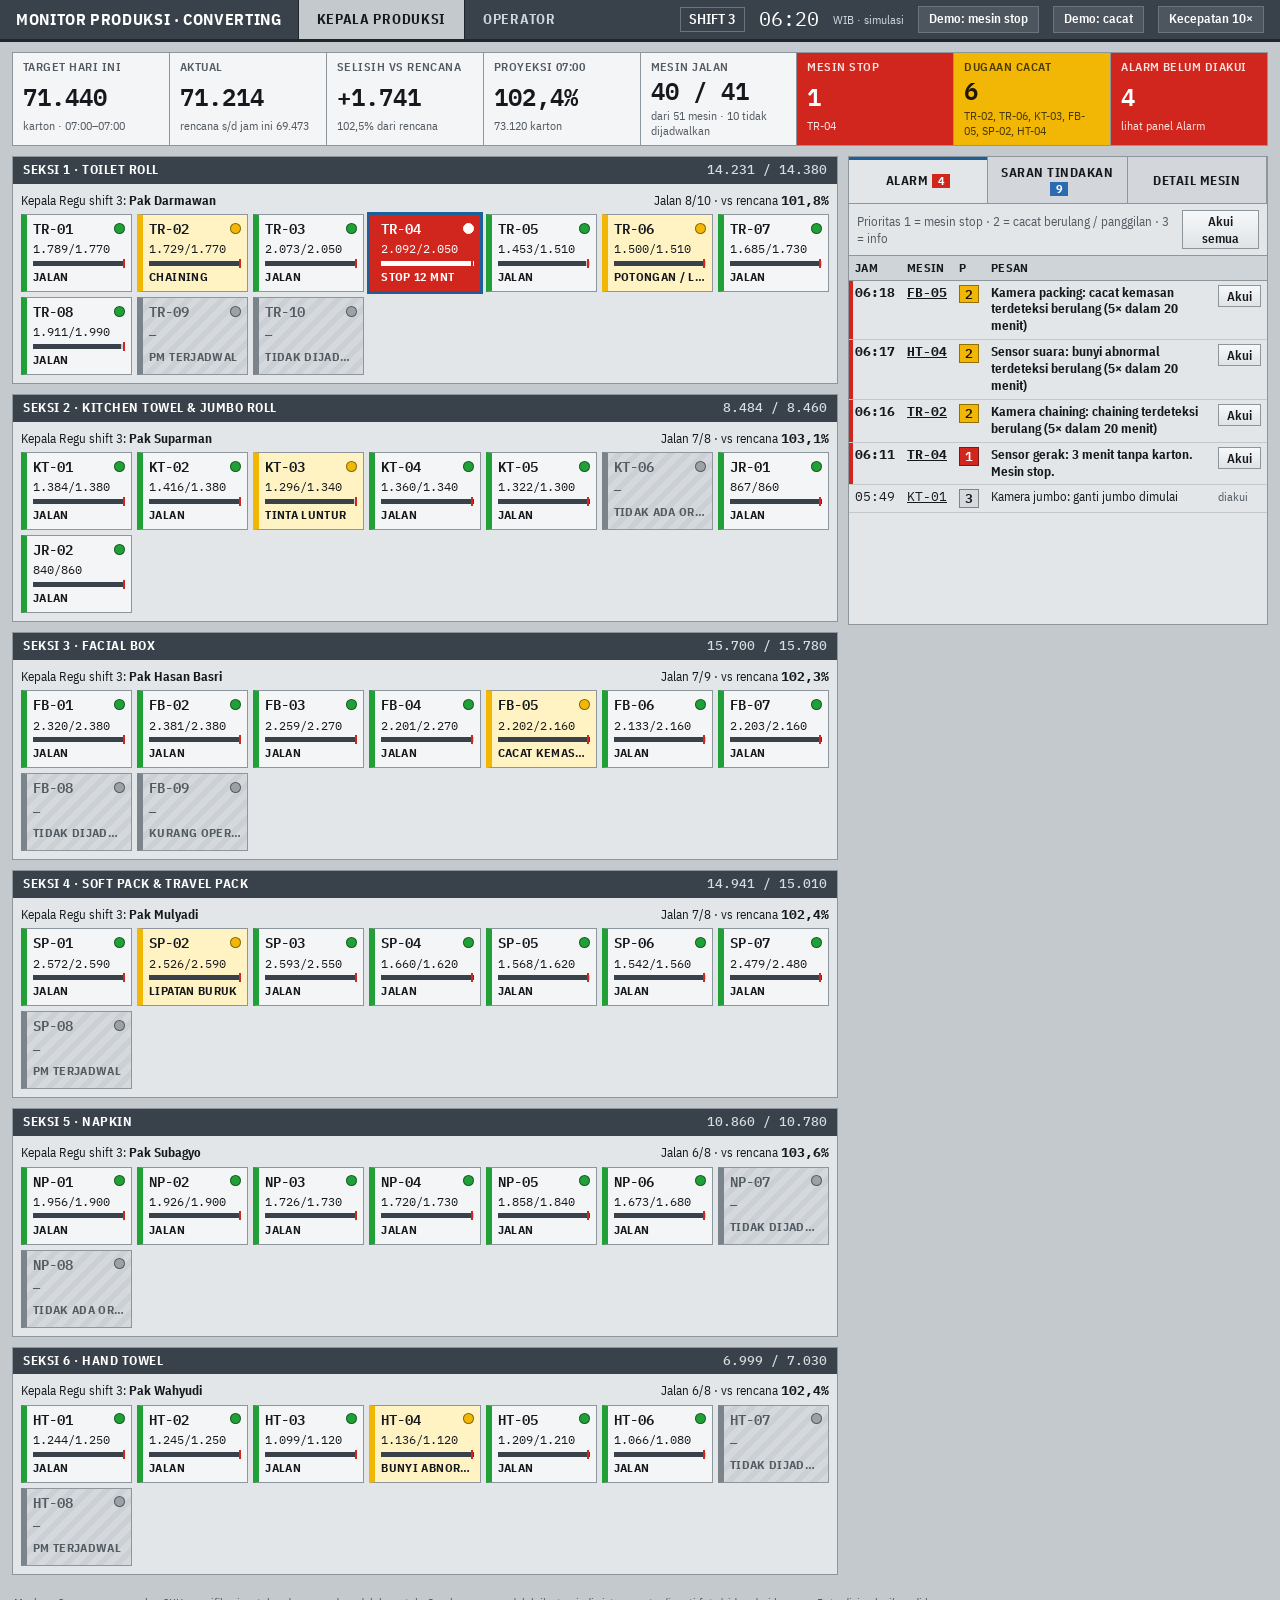
==== commit a8e5c2bd: "Make the AI assistant the centre of the operator view and demo the proposed AI system The assistant " ====
--- a/public/index.html
+++ b/public/index.html
@@ -138,7 +138,10 @@
 .spec>div:first-child{flex:0 0 auto}
 .spec .k{font-size:11.5px;color:var(--muted);font-weight:600;text-transform:uppercase}
 .spec .v{font-family:var(--mono);font-size:15px;font-weight:600}
-.op-grid{display:grid;grid-template-columns:minmax(0,1fr) 420px;gap:10px;align-items:start}
+.op-grid{display:grid;grid-template-columns:minmax(0,1.45fr) minmax(380px,1fr);gap:10px;align-items:start}
+.op-side{display:grid;gap:8px}
+.op-side .sgrid{grid-template-columns:1fr}
+.op-side .sc .body{grid-template-columns:150px 1fr}
 @media (max-width:1100px){.op-grid{grid-template-columns:1fr}}
 .flowline{display:flex;flex-wrap:wrap;gap:0;border:1px solid var(--line);background:var(--cell)}
 .flowline span{padding:4px 10px;font-size:12.5px;font-weight:600;border-right:1px solid var(--line);display:flex;align-items:center;gap:6px}
@@ -168,11 +171,47 @@
 .evlog .x{color:var(--crit);font-weight:600}
 .sc .foot{display:flex;justify-content:space-between;align-items:center;gap:6px;padding:5px 8px;background:#d8dce0;flex-wrap:wrap}
 
-/* Assistant console */
-.con{display:grid;grid-template-rows:auto 1fr auto auto auto;height:calc(100vh - 120px);min-height:560px;position:sticky;top:52px}
-@media (max-width:1100px){.con{position:static;height:640px}}
-.con-log{background:#f9fafb;padding:8px;display:flex;flex-direction:column;gap:6px;overflow:auto;border-bottom:1px solid var(--line)}
-.msg{border:1px solid var(--line);background:var(--cell);padding:6px 8px;font-size:13.5px}
+/* Assistant console (AI demo) */
+.con{display:grid;grid-template-rows:auto auto 1fr auto auto auto;height:calc(100vh - 205px);min-height:640px;position:sticky;top:52px;border:2px solid var(--accent);box-shadow:0 2px 10px rgba(31,95,153,.25)}
+@media (max-width:1100px){.con{position:static;height:720px}}
+.con>.hd{background:var(--accent);font-size:15px;padding:8px 12px}
+.con>.hd .ai{background:#fff;color:var(--accent);font-family:var(--mono);font-size:11px;padding:1px 6px;margin-right:8px;letter-spacing:0}
+.gwbar{display:flex;flex-wrap:wrap;align-items:center;gap:8px;padding:6px 10px;background:#e8eef5;border-bottom:1px solid #9fb8d3;font-size:12.5px}
+.gwbar .lbl{font-weight:700;color:var(--accent);text-transform:uppercase;letter-spacing:.04em;font-size:11.5px}
+.seg{display:inline-flex;border:1px solid #6d8fb3}
+.seg button{border:0;border-right:1px solid #6d8fb3;background:#fff;padding:3px 9px;font-size:12px;font-weight:600}
+.seg button:last-child{border-right:0}
+.seg button[aria-pressed="true"]{background:var(--accent);color:#fff}
+.gwbar .model{display:flex;align-items:center;gap:5px;margin-left:auto;font-family:var(--mono);font-size:12px}
+.gwbar .dot{width:9px;height:9px;border-radius:50%;background:var(--run)}
+.gwbar .dot.out{background:#d98a00}
+.con-log{background:#f9fafb;padding:10px;display:flex;flex-direction:column;gap:8px;overflow:auto;border-bottom:1px solid var(--line)}
+.msg{border:1px solid var(--line);background:var(--cell);padding:8px 10px;font-size:14.5px;line-height:1.4}
+.msg.bot{background:#fff;border-left:4px solid var(--accent)}
+.msg .status{font-size:12.5px;color:var(--muted);display:grid;gap:2px}
+.msg .status span::before{content:"✓ ";color:var(--run);font-weight:700}
+.msg .status span.now::before{content:"● ";color:var(--accent);animation:pulse 1s infinite}
+@keyframes pulse{50%{opacity:.25}}
+.meta{display:flex;flex-wrap:wrap;gap:4px;margin-top:8px;padding-top:6px;border-top:1px dashed #c3c8cd}
+.tag{font-size:11px;font-weight:700;padding:1px 6px;border:1px solid;text-transform:uppercase;letter-spacing:.03em}
+.tag.tree{color:#1d6b2c;border-color:#1d6b2c;background:#e6f4e8}
+.tag.rag{color:var(--accent);border-color:var(--accent);background:#e3edf8}
+.tag.out{color:#8a5300;border-color:#c07a00;background:#fff3dc}
+.tag.tbl{color:#3d454d;border-color:#69737c;background:#eceef0}
+.tag.no{color:#9b1c14;border-color:#c0392b;background:#fdecea}
+.src{display:flex;flex-wrap:wrap;gap:4px;margin-top:5px;font-size:12px}
+.src span{background:#eef1f4;border:1px solid #c9cfd5;padding:1px 6px}
+.src span b{font-family:var(--mono);font-weight:600;color:var(--accent);margin-right:3px}
+.chk{font-size:12px;color:#1d6b2c;margin-top:4px}
+.fbk{display:flex;flex-wrap:wrap;gap:5px;margin-top:6px}
+details.sent{margin-top:6px;font-size:12px;border:1px solid #e0b25c;background:#fffaf0}
+details.sent summary{cursor:pointer;padding:3px 8px;font-weight:700;color:#8a5300}
+details.sent pre{margin:0;padding:6px 8px;white-space:pre-wrap;font-family:var(--mono);font-size:11.5px;line-height:1.45}
+.prog{height:6px;background:#d7dce1;margin:4px 0}
+.prog i{display:block;height:100%;background:var(--run);width:0;transition:width .3s}
+.chips{display:flex;gap:5px;overflow-x:auto;padding:6px 8px 0;scrollbar-width:thin}
+.chips button{flex:none;border:1px solid #9fb8d3;background:#eef4fa;padding:3px 9px;font-size:12.5px;border-radius:12px;color:var(--accent);font-weight:600}
+.lessons{font-family:var(--mono);background:#fff;color:var(--accent);padding:0 6px;margin-left:6px}
 .msg .who{font-size:11px;font-weight:700;text-transform:uppercase;color:var(--muted);letter-spacing:.04em;margin-bottom:2px}
 .msg.me{background:#dce8f5;border-color:#9fb8d3;margin-left:30px}
 .msg.sys{background:#e7ecef;font-size:12.5px;color:var(--muted);text-align:center}
@@ -185,7 +224,10 @@
 .qbtns{display:grid;grid-template-columns:1fr 1fr;gap:5px;padding:6px 8px}
 .qbtns .sbtn{padding:6px 8px;text-align:left}
 .cform{display:flex;gap:6px;padding:0 8px 8px}
-.cform input{flex:1;min-width:0;border:1px solid var(--line);background:#fff;padding:5px 8px}
+.cform input{flex:1;min-width:0;border:2px solid var(--accent);background:#fff;padding:8px 10px;font-size:15px}
+.cform .sbtn{padding:4px 14px;font-size:14px}
+.cform .mic{font-size:16px;padding:4px 10px}
+.cform .mic.on{background:var(--crit);color:#fff;border-color:var(--crit)}
 footer{padding:0 14px 16px;font-size:12px;color:var(--muted)}
 @media (prefers-reduced-motion: reduce){.blink{animation:none}}
 </style>
@@ -231,16 +273,24 @@
     <select id="op-select"></select>
     <span class="muted" style="font-size:12.5px">Di sistem nyata dipilih otomatis dari login / kartu ID operator.</span>
   </div>
+  <div style="display:grid;gap:8px;margin-top:8px">
+    <div class="mstrip" id="op-strip"></div>
+    <div class="spec" id="op-spec"></div>
+  </div>
   <div class="op-grid" style="margin-top:8px">
-    <div style="display:grid;gap:8px">
-      <div class="mstrip" id="op-strip"></div>
-      <div class="spec" id="op-spec"></div>
-      <div class="fp"><div class="hd"><span>Sensor tambahan di mesin ini</span><span class="sub">urutan sesuai alur produksi</span></div><div class="flowline" id="op-flow"></div></div>
-      <div class="sgrid" id="op-sensors"></div>
-    </div>
-    <section class="fp con" aria-label="Asisten mesin">
-      <div class="hd"><span>Asisten mesin</span><span class="sub">jawaban demo (skrip)</span></div>
+    <section class="fp con" aria-label="Asisten mesin AI">
+      <div class="hd"><span><span class="ai">AI</span>Asisten Mesin<span class="lessons" id="lesson-count" title="Pelajaran menunggu persetujuan">0 pelajaran baru</span></span><span class="sub">demo: jawaban diskrip, tidak memanggil model nyata</span></div>
+      <div class="gwbar">
+        <span class="lbl">AI gateway</span>
+        <span class="seg" role="group" aria-label="Pilih model">
+          <button type="button" data-gw="local" aria-pressed="true">Lokal</button>
+          <button type="button" data-gw="outside" aria-pressed="false">Model luar</button>
+          <button type="button" data-gw="auto" aria-pressed="false">Otomatis</button>
+        </span>
+        <span class="model"><span class="dot" id="gw-dot"></span><span id="gw-model">Qwen3-30B · mini PC lokal</span></span>
+      </div>
       <div class="con-log" id="log" aria-live="polite"></div>
+      <div class="chips" id="chips" aria-label="Contoh pertanyaan"></div>
       <div class="qbtns">
         <button class="sbtn" type="button" data-q="params">Jelaskan parameter mesin</button>
         <button class="sbtn" type="button" data-q="defect">Ada cacat, harus apa?</button>
@@ -249,10 +299,15 @@
       </div>
       <form class="cform" id="cform" autocomplete="off">
         <label for="cin" style="position:absolute;left:-9999px">Tanya asisten</label>
-        <input id="cin" placeholder="Mis. 'tekanan nip 3 bar' atau 'apa itu vakum folding'">
+        <button class="sbtn mic" type="button" id="mic" title="Tanya dengan suara (demo)">🎤</button>
+        <input id="cin" placeholder="Tanya apa saja tentang mesin ini, mis. 'kenapa gulungan longgar?'">
         <button class="sbtn pr" type="submit">Kirim</button>
       </form>
     </section>
+    <div class="op-side">
+      <div class="fp"><div class="hd"><span>Sensor tambahan di mesin ini</span><span class="sub">urutan sesuai alur produksi</span></div><div class="flowline" id="op-flow"></div></div>
+      <div class="sgrid" id="op-sensors"></div>
+    </div>
   </div>
 </section>
 </main>
@@ -639,11 +694,136 @@
 };
 const log=$("log");
 function say(html,who){ const d=document.createElement("div"); d.className="msg "+(who||""); d.innerHTML=html; log.appendChild(d); log.scrollTop=log.scrollHeight; return d; }
-function bot(html,delay=450){ const d=say(`<div class="who">Asisten</div>…`); setTimeout(()=>{d.innerHTML=`<div class="who">Asisten</div>`+html; log.scrollTop=log.scrollHeight;},delay); }
+function bot(html,delay=450){ const d=say(`<div class="who">Asisten</div>…`,"bot"); setTimeout(()=>{d.innerHTML=`<div class="who">Asisten</div>`+html; log.scrollTop=log.scrollHeight;},delay); return d; }
 function paramsFor(m){ const k=SKU[m.sku].kind; return PARAMS.filter(p=>!p.only||p.only===k).filter(p=>!(p.k==="pitch"&&SKU[m.sku].nop)); }
+
+/* ---- AI gateway (demo). Real system: LiteLLM + Presidio on the mill server. ---- */
+let gw="local", lessons=0, oplNo=244;
+const GWM={local:"Qwen3-30B · mini PC lokal",outside:"Claude Haiku 5.5 · lewat gateway",auto:"Otomatis · lokal dulu, luar bila antre"};
+function setGw(v){
+  gw=v; document.querySelectorAll("[data-gw]").forEach(b=>b.setAttribute("aria-pressed",b.dataset.gw===v));
+  $("gw-model").textContent=GWM[v]; $("gw-dot").classList.toggle("out",v==="outside");
+  const txt={local:"Gateway: <strong>Lokal</strong>. Semua jawaban dibuat di mini PC pabrik. Tidak ada data yang keluar.",
+    outside:"Gateway: <strong>Model luar</strong> (Claude Haiku 5.5). Yang dikirim hanya pertanyaan tanpa nama dan kutipan manual. Resep, setpoint, nama, PO tidak pernah dikirim. Setiap kiriman dicatat.",
+    auto:"Gateway: <strong>Otomatis</strong>. Pakai model lokal; bila antrean mini PC panjang atau lokal bermasalah, pindah ke model luar. Bila internet putus, kembali ke lokal."}[v];
+  say(txt,"sys");
+}
+function pickModel(){
+  if(gw==="local") return {out:false,name:"Qwen3-30B (lokal)"};
+  if(gw==="outside") return {out:true,name:"Claude Haiku 5.5 (luar)"};
+  const q=Math.floor(rnd(0,5));
+  return q>=2?{out:true,name:"Claude Haiku 5.5 (luar)",why:`antrean mini PC ${q} pertanyaan`}:{out:false,name:"Qwen3-30B (lokal)",why:`antrean mini PC ${q} pertanyaan`};
+}
+function redact(q,m){
+  let t=q;
+  m.op.split(" ").forEach(w=>{ if(w.length>2) t=t.replace(new RegExp("\\b"+w+"\\b","gi"),"[NAMA]"); });
+  t=t.replace(/\b(Pak|Bu|Bapak|Ibu|Mas|Mbak)\s+[A-Z][a-z]+/g,"$1 [NAMA]")
+     .replace(/\b[A-Z]{2}-\d{2}\b/g,"[MESIN]")
+     .replace(/\b\d+(?:[.,]\d+)?\s*(bar|n|kpa|m\/min|mm|°c)\b/gi,"[NILAI]");
+  return t;
+}
+function sentBox(q,m,n){
+  const kind=SKU[m.sku].kind==="roll"?"rewinder tisu gulung":"interfolder tisu lipat";
+  return `<details class="sent"><summary>Lihat yang dikirim ke model luar (log audit)</summary><pre>Ke       : Claude Haiku 5.5 · HTTPS keluar saja
+Waktu    : ${clockOf(sim.t)} · tersimpan di log audit pabrik
+DIKIRIM
+  Pertanyaan : "${esc(redact(q,m))}"
+  Mesin      : "${kind}" (ID mesin disamarkan)
+  Kutipan    : ${n} potongan manual / SOP / pelajaran
+DITAHAN DI PABRIK
+  nama operator, ID kartu, nilai resep dan setpoint,
+  PO, pelanggan, volume produksi</pre></details>`;
+}
+function srcHTML(src){ return `<div class="src">${src.map(s=>`<span><b>${s[0]}</b>${s[1]}</span>`).join("")}</div>`; }
+/* Shows the pipeline steps one by one, then the answer. */
+function staged(steps,final,cb){
+  const d=say(`<div class="who">Asisten</div><div class="status"></div>`,"bot"), st=d.querySelector(".status");
+  let i=0;
+  const next=()=>{
+    if(i<steps.length){ st.querySelectorAll(".now").forEach(x=>x.classList.remove("now")); const s=document.createElement("span"); s.className="now"; s.innerHTML=steps[i++]; st.appendChild(s); log.scrollTop=log.scrollHeight; setTimeout(next,620); }
+    else { setTimeout(()=>{ d.innerHTML=`<div class="who">Asisten</div>`+final; log.scrollTop=log.scrollHeight; cb&&cb(d); },350); }
+  };
+  next();
+}
+const TREE={chaining:"PK-RW-03",lipatan:"PK-IF-02",potong:"PK-LS-04",kemasan:"PK-PK-01",tinta:"PK-PK-05",suara:"PK-UM-02",stop:"PK-UM-01"};
+
+/* Knowledge base passages for the RAG demo (scripted). */
+const recipe=(m,k)=>{ const p=PARAMS.find(x=>x.k===k), s=SKU[m.sku], nom=p.nom(s), tol=p.tol(s), d=p.dec??(nom%1?1:0); return `${num(nom,d)} ±${num(tol,d)} ${p.u}`; };
+const KB=[
+  {id:"longgar",re:/longgar|lembek|kurang padat|soft roll|gembur/,lbl:"Gulungan longgar di ujung roll",
+   a:m=>`<p>Gulungan longgar di ujung roll biasanya karena <strong>tegangan turun di akhir log</strong> atau <strong>tekanan nip emboss terlalu rendah</strong>. Cek berurutan:</p>
+    <ol style="margin:4px 0 4px 18px;padding:0">
+    <li>Bandingkan tegangan unwind di HMI dengan resep: <strong class="mono">${recipe(m,"tension")}</strong>.</li>
+    <li>Cek tekanan nip emboss: resep <strong class="mono">${recipe(m,"nip")}</strong>. Terlalu rendah membuat roll tipis dan longgar.</li>
+    <li>Lihat kamera B: jumbo yang hampir habis sering lebih lembek di bagian inti. Bila sisa &lt;10%, siapkan ganti jumbo.</li>
+    <li>Cek <em>taper tension</em> di layar rewind. Bila 0%, setel 8–12% sesuai SOP-RW-012.</li></ol>
+    <p>Bila setelah 3 log masih longgar, panggil mekanik untuk cek rider roll.</p>`,
+   src:[["Manual OEM","Rewinder · Bab 6.3 hlm. 58"],["SOP-RW-012","Setelan tegangan v4"],["OPL-0187","Gulungan longgar setelah ganti jumbo · disetujui"]],tbl:true},
+  {id:"lem",re:/\blem\b|ekor|tail|ujung (roll )?(lepas|terbuka|tidak nempel)/,lbl:"Lem ekor roll tidak menempel",
+   a:()=>`<p>Ekor roll yang tidak menempel hampir selalu karena <strong>lem tidak sampai ke kertas</strong>: nozzle tersumbat, level lem rendah, atau lem mengering di nozzle karena panas.</p>
+    <ol style="margin:4px 0 4px 18px;padding:0">
+    <li>Cek level tangki lem. Minimal 30%.</li>
+    <li>Stop mesin, pasang LOTO, bersihkan nozzle tail sealer dengan air hangat.</li>
+    <li>Area di atas 35 °C: tutup tangki lem dan bersihkan nozzle tiap 2 jam, bukan tiap shift.</li>
+    <li>Cek panjang ekor di HMI tail sealer: 15–20 mm.</li></ol>`,
+   src:[["Manual OEM","Tail sealer · hlm. 12"],["SOP-RW-020","Perawatan lem v2"],["OPL-0203","Nozzle cepat kering di musim panas · disetujui"]]},
+  {id:"core",re:/core|penyok/,lbl:"Core roll penyok",
+   a:()=>`<p>Core penyok saat rewind biasanya karena <strong>core lemah atau lembap</strong>, atau <strong>tekanan rider roll terlalu tinggi</strong> di awal log.</p>
+    <ol style="margin:4px 0 4px 18px;padding:0">
+    <li>Catat nomor lot core, minta QC cek ketebalan dan kelembapan.</li>
+    <li>Cek tekanan rider roll awal log di HMI terhadap SOP.</li>
+    <li>Core jangan ditumpuk lebih dari 1,5 m.</li>
+    <li>Bila lebih dari 2 penyok per 100 log: pisahkan lot core, lapor Kepala Regu.</li></ol>`,
+   src:[["Manual OEM","Rewinder · Bab 4.2"],["SPEC CP-76","Spesifikasi core · QC"],["OPL-0154","Core penyok lot pemasok B · disetujui"]]},
+  {id:"blade",re:/ganti (blade|pisau)|cara ganti|mengganti (blade|pisau)/,lbl:"Ganti blade perforasi",
+   a:()=>`<p><strong>Keselamatan dulu:</strong> stop mesin, pasang LOTO, tunggu rotor berhenti penuh, pakai sarung tangan anti-potong.</p>
+    <ol style="margin:4px 0 4px 18px;padding:0">
+    <li>Lepas 6 baut clamp blade dari tengah ke luar.</li>
+    <li>Pasang blade baru, arah gigi sesuai tanda panah di holder.</li>
+    <li>Kencangkan baut 12 Nm, dari tengah ke luar.</li>
+    <li>Setel celah blade ke anvil 0,05–0,10 mm dengan feeler gauge.</li>
+    <li>Lepas LOTO, jalankan di 80% kecepatan, lihat kamera E 5 menit.</li></ol>`,
+   src:[["SOP-RW-031","Ganti blade perforasi v5"],["Manual OEM","Rotary knife · hlm. 42"]]},
+  {id:"debu",re:/debu|dust|berdebu/,lbl:"Debu tisu banyak",
+   a:m=>`<p>Debu tisu yang naik biasanya dari <strong>tekanan nip emboss terlalu tinggi</strong> (resep <span class="mono">${recipe(m,"nip")}</span>) atau <strong>blade perforasi tumpul</strong>.</p>
+    <ol style="margin:4px 0 4px 18px;padding:0">
+    <li>Cek tekanan nip di HMI.</li><li>Cek kamera E: chaining sering muncul bersama blade tumpul.</li>
+    <li>Cek filter hisap debu; bersihkan bila tekanan hisap turun.</li></ol>`,
+   src:[["SOP-K3-004","Kebersihan area converting"],["Manual OEM","Emboss unit · hlm. 31"]],tbl:true}
+];
+function kbFind(t){ const low=t.toLowerCase(); return KB.find(k=>k.re.test(low)); }
+function answerRAG(q,k){
+  const m=byId(opId), mdl=pickModel(), n=k?k.src.length+3:0;
+  const steps=["Memahami pertanyaan · Qwen3-8B lokal",
+    k?`Mencari di manual, SOP dan pelajaran · <strong>${n} kutipan</strong> ditemukan`:"Mencari di manual, SOP dan pelajaran · <strong>0 kutipan relevan</strong>"];
+  if(k){
+    if(mdl.why) steps.push(`Gateway otomatis: ${mdl.why} → ${mdl.out?"model luar":"model lokal"}`);
+    steps.push(mdl.out?"Gateway: hapus nama dan ID, tahan resep → kirim ke Claude Haiku 5.5":"Menyusun jawaban · Qwen3-30B di mini PC");
+    steps.push("Memeriksa: nilai dalam batas resep · sumber dikutip · langkah keselamatan");
+    const meta=`<div class="meta"><span class="tag ${mdl.out?"out":"rag"}">RAG · ${mdl.name}</span>${k.tbl?`<span class="tag tbl">Angka dari tabel resep</span>`:""}</div>
+      ${srcHTML(k.src)}<div class="chk">✓ Nilai dalam batas resep · ✓ Sumber dikutip · ✓ Keselamatan dicek</div>
+      ${mdl.out?sentBox(q,m,n):""}
+      <div class="fbk"><button class="sbtn pr" type="button" data-q="good:${k.id}">Berhasil</button><button class="sbtn" type="button" data-q="mech">Belum berhasil, panggil mekanik</button></div>`;
+    staged(steps,k.a(m)+meta);
+  } else {
+    steps.push("Tidak ada sumber yang cocok → tidak menebak");
+    staged(steps,`<p>Saya tidak menemukan jawaban di manual, SOP, atau pelajaran yang sudah disetujui, jadi saya <strong>tidak akan menebak</strong>.</p>
+      <p>Pertanyaan ini dicatat sebagai <strong>celah pengetahuan</strong> untuk engineer. Bila mesin bermasalah, panggil mekanik.</p>
+      <div class="meta"><span class="tag no">Tanpa sumber · tidak dijawab</span></div>
+      <div class="fbk"><button class="sbtn" type="button" data-q="mech">Panggil mekanik</button></div>`);
+  }
+}
+function offerLesson(lbl){
+  bot(`<p>Bagus. Simpan cara ini sebagai <strong>pelajaran</strong> untuk shift berikutnya? Kepala Regu akan memeriksa dulu sebelum dipakai.</p>
+    <p class="fbk"><button class="sbtn pr" type="button" data-q="lesson:${esc(lbl)}">Simpan sebagai pelajaran</button></p>`);
+}
+
 function resetBot(){
   log.innerHTML=""; const m=byId(opId), sp=suspected(m);
-  say(`<div class="who">Asisten</div><p>Selamat bekerja, Pak ${esc(m.op.split(" ")[0])}. Mesin <strong>${m.id}</strong>, SKU <strong>${SKU[m.sku].n}</strong>.</p><p>Saya bisa menjelaskan parameter mesin (artinya, nilai resep, dan akibatnya kalau dinaikkan atau diturunkan), memberi langkah perbaikan cacat, dan memanggil mekanik atau Kepala Regu.</p>${sp?`<p><strong>Perhatian:</strong> ${SENS[ISSUES[sp].sens].n} mendeteksi <strong>${ISSUES[sp].l.toLowerCase()}</strong> berulang.</p><p><button class="sbtn pr" type="button" data-q="fix:${sp}">Langkah perbaikan ${ISSUES[sp].l.toLowerCase()}</button></p>`:""}`);
+  say(`<div class="who">Asisten</div><p>Selamat bekerja, Pak ${esc(m.op.split(" ")[0])}. Mesin <strong>${m.id}</strong>, SKU <strong>${SKU[m.sku].n}</strong>.</p><p>Tanya apa saja tentang mesin ini, dengan ketik atau suara. Masalah yang sudah punya <strong>pohon keputusan</strong> dijawab dengan langkah resmi. Pertanyaan lain dijawab AI dari manual, SOP dan pelajaran pabrik, lengkap dengan sumbernya. Angka setelan selalu diambil dari tabel resep.</p>${sp?`<p><strong>Perhatian:</strong> ${SENS[ISSUES[sp].sens].n} mendeteksi <strong>${ISSUES[sp].l.toLowerCase()}</strong> berulang.</p><p><button class="sbtn pr" type="button" data-q="fix:${sp}">Langkah perbaikan ${ISSUES[sp].l.toLowerCase()}</button></p>`:""}`,"bot");
+  const kind=SKU[m.sku].kind;
+  const chips=["tegangan unwind 35", sp?`Ada ${ISSUES[sp].l.toLowerCase()}, harus apa?`:"Ada cacat, harus apa?", kind==="roll"?"Kenapa gulungan longgar di ujung roll?":"Kenapa debu tisu banyak?", kind==="roll"?"Lem ekor tidak nempel":"Cara ganti blade perforasi?", "Cara ganti blade perforasi?", "Kenapa mesin sebelah lebih cepat?"];
+  $("chips").innerHTML=[...new Set(chips)].map(c=>`<button type="button" data-ask="${esc(c)}">${esc(c)}</button>`).join("");
 }
 function paramCard(m,p,val){
   const s=SKU[m.sku], nom=p.nom(s), tol=p.tol(s), d=p.dec??(nom%1?1:0);
@@ -659,7 +839,8 @@
     <tr><td><strong>Kalau dinaikkan</strong></td><td>${p.hi}</td></tr>
     <tr><td><strong>Kalau diturunkan</strong></td><td>${p.lo}</td></tr>
     <tr><td><strong>Terlihat di sensor</strong></td><td>${p.sens.filter(c=>sensorsOf(m).includes(c)).map(c=>c+" · "+SENS[c].n).join("<br>")||"–"}</td></tr></tbody></table>
-    <p class="muted" style="font-size:12px">Nilai contoh. Sistem nyata mengambil dari resep resmi per SKU. Tulis nilai yang sedang diset, mis. "${p.al[0]} ${num(nom+tol*2,d)}", untuk saya cek.</p>`;
+    <div class="meta"><span class="tag tbl">Tabel resep ${esc(s.n)} · angka pasti, bukan buatan AI</span></div>
+    <p class="muted" style="font-size:12px;margin-top:4px">Nilai contoh. Tulis nilai yang sedang diset, mis. "${p.al[0]} ${num(nom+tol*2,d)}", untuk saya cek.</p>`;
 }
 function askSensor(c){
   const m=byId(opId);
@@ -672,29 +853,42 @@
   if(k==="params"){
     bot(`<p>Parameter mana yang mau dijelaskan? (setelan di HMI ${m.id})</p><p style="display:flex;gap:5px;flex-wrap:wrap">${paramsFor(m).map(p=>`<button class="sbtn" type="button" data-q="p:${p.k}">${p.n}</button>`).join("")}</p>`);
   } else if(k.startsWith("p:")){
-    const p=PARAMS.find(x=>x.k===k.slice(2)); bot(paramCard(m,p,val),600);
+    const p=PARAMS.find(x=>x.k===k.slice(2));
+    staged(["Memahami pertanyaan · Qwen3-8B lokal",`Ambil nilai resep ${esc(SKU[m.sku].n)} dari database · tanpa model besar`],paramCard(m,p,val));
   } else if(k==="defect"){
     const opts=Object.keys(ISSUES).filter(x=>ISSUES[x].kinds.includes(kind)), sp=suspected(m);
     bot(`<p>Cacat apa yang terlihat?${sp?` Sensor ${ISSUES[sp].sens} mendeteksi <strong>${ISSUES[sp].l.toLowerCase()}</strong>.`:""}</p><p style="display:flex;gap:5px;flex-wrap:wrap">${opts.map(x=>`<button class="sbtn ${x===sp?"pr":""}" type="button" data-q="fix:${x}">${ISSUES[x].l}</button>`).join("")}<button class="sbtn" type="button" data-q="fix:stop">Mesin stop</button></p>`);
   } else if(k.startsWith("fix:")){
-    const d=k.slice(4), list=CL[d], lbl=d==="stop"?"Mesin stop":ISSUES[d].l;
-    bot(`<p><strong>Langkah perbaikan: ${lbl} · ${m.id}</strong><br><span class="muted">Kerjakan berurutan, centang tiap langkah.</span></p>
+    const d=k.slice(4), list=CL[d], lbl=d==="stop"?"Mesin stop":ISSUES[d].l, tid=TREE[d];
+    staged(["Memahami pertanyaan · Qwen3-8B lokal",`Cocok dengan pohon keputusan <strong>${tid} v3</strong> (disetujui) · tanpa model besar`],
+      `<p><strong>Langkah perbaikan: ${lbl} · ${m.id}</strong><br><span class="muted">Kerjakan berurutan, centang tiap langkah.</span></p>
+      <div class="prog"><i></i></div>
       <ul class="steps">${list.map(([a,b],i)=>`<li><label><input type="checkbox"><span>${i+1}. ${a}${b?`<span class="m">${b}</span>`:""}</span></label></li>`).join("")}</ul>
-      <p style="display:flex;gap:5px;flex-wrap:wrap"><button class="sbtn pr" type="button" data-q="ok:${d}">Selesai, mesin normal</button><button class="sbtn" type="button" data-q="mech">Masih bermasalah, panggil mekanik</button></p>`,650);
+      <div class="meta"><span class="tag tree">Pohon keputusan ${tid} v3 · disetujui mekanik senior</span><span class="tag tbl">Jawaban sama untuk semua shift</span></div>
+      <div class="fbk"><button class="sbtn pr" type="button" data-q="ok:${d}">Selesai, mesin normal</button><button class="sbtn" type="button" data-q="mech">Masih bermasalah, panggil mekanik</button></div>`);
   } else if(k.startsWith("ok:")){
     const d=k.slice(3); if(m.issue===d) m.issue=null;
     alarm(m.id,3,`${m.op} menyelesaikan langkah perbaikan: ${d==="stop"?"mesin stop":ISSUES[d].l.toLowerCase()}`);
     bot(`<p>Tercatat dan tampil di layar Kepala Produksi. Kamera tetap memantau; bila terdeteksi lagi, alarm menyala.</p>`); renderAll();
+    setTimeout(()=>offerLesson(d==="stop"?"Mesin stop":ISSUES[d].l),900);
+  } else if(k.startsWith("good:")){
+    const kb=KB.find(x=>x.id===k.slice(5)); offerLesson(kb?kb.lbl:"Perbaikan");
+  } else if(k.startsWith("lesson:")){
+    const lbl=k.slice(7), no="OPL-0"+(++oplNo); lessons++;
+    $("lesson-count").textContent=`${lessons} pelajaran baru`;
+    alarm(m.id,3,`Pelajaran baru ${no} dari ${m.op}: ${lbl.toLowerCase()} · menunggu persetujuan`); renderAll();
+    bot(`<p>Pelajaran <strong>${no}</strong> dibuat dan dikirim ke Kepala Regu <strong>${esc(sec.karu)}</strong> untuk disetujui.</p><p>Setelah disetujui, operator lain yang bertanya hal yang sama mendapat cara ini, dengan sumber ${no}.</p>`);
   } else if(k==="karu"||k==="mech"){
     const who=k==="karu"?sec.karu:MECH, sp=suspected(m), reason=stopped(m)?"mesin stop":sp?ISSUES[sp].l.toLowerCase():"butuh bantuan";
     alarm(m.id,2,`${m.op} memanggil ${k==="karu"?"Kepala Regu":"mekanik"} (${reason})`); renderAll();
     say(`Panggilan dikirim ke layar Kepala Produksi`,"sys");
-    bot(`<p>Panggilan ke <strong>${esc(who)}</strong> sudah masuk ke daftar alarm Kepala Produksi: “${esc(m.id)} – ${reason}”.</p><p>Menunggu konfirmasi…</p>`,400);
+    bot(`<p>Panggilan ke <strong>${esc(who)}</strong> sudah masuk ke daftar alarm Kepala Produksi: “${esc(m.id)} – ${reason}”. Riwayat chat ini ikut terkirim.</p><p>Menunggu konfirmasi…</p>`,400);
     setTimeout(()=>say(`<div class="who">${esc(who)}</div>${k==="karu"?"Siap, saya ke mesin 5 menit lagi.":"Siap, bawa toolkit. Sampai ±8 menit."}`),4000);
   }
 }
 function route(t){
   const m=byId(opId), low=t.toLowerCase();
+  const kb=kbFind(low); if(kb) return ["rag:"+kb.id];
   const val=(low.match(/-?\d+(?:[.,]\d+)?/)||[])[0];
   const p=paramsFor(m).find(p=>p.al.some(a=>low.includes(a)));
   if(p&&!/chain|nyambung|bunyi|suara|miring|terbuka|luntur|gepeng/.test(low)) return ["p:"+p.k, val!=null?parseFloat(val.replace(",",".")):undefined];
@@ -711,8 +905,22 @@
   if(/cacat|masalah|defect|reject/.test(low)) return ["defect"];
   return null;
 }
-document.querySelector(".con").addEventListener("click",e=>{const b=e.target.closest("[data-q]"); if(!b) return; if(b.closest(".qbtns")) say(`<div class="who">Operator</div>${esc(b.textContent)}`,"me"); handle(b.dataset.q);});
-$("cform").addEventListener("submit",e=>{e.preventDefault(); const i=$("cin"), v=i.value.trim(); if(!v) return; say(`<div class="who">Operator</div>${esc(v)}`,"me"); i.value=""; const r=route(v); if(r) handle(r[0],r[1]); else bot(`<p>Maaf, belum paham. Coba sebut nama parameter (mis. "tekanan nip", "vakum folding") atau jenis cacat (mis. "seal terbuka").</p><p class="muted" style="font-size:12px">Asisten nyata memakai model AI yang membaca manual mesin dan SOP pabrik, jadi pertanyaan bebas akan jauh lebih baik dipahami.</p>`);});
+function ask(v){
+  say(`<div class="who">Operator</div>${esc(v)}`,"me");
+  const r=route(v);
+  if(r&&r[0].startsWith("rag:")) answerRAG(v,KB.find(x=>x.id===r[0].slice(4)));
+  else if(r) handle(r[0],r[1]);
+  else answerRAG(v,null);
+}
+document.querySelector(".con").addEventListener("click",e=>{
+  const g=e.target.closest("[data-gw]"); if(g){ if(g.dataset.gw!==gw) setGw(g.dataset.gw); return; }
+  const a=e.target.closest("[data-ask]"); if(a){ ask(a.dataset.ask); return; }
+  const b=e.target.closest("[data-q]"); if(!b) return; if(b.closest(".qbtns")) say(`<div class="who">Operator</div>${esc(b.textContent)}`,"me"); handle(b.dataset.q);});
+log.addEventListener("change",e=>{ const ul=e.target.closest(".steps"); if(!ul) return; const all=ul.querySelectorAll("input"), done=[...all].filter(x=>x.checked).length; const bar=ul.parentElement.querySelector(".prog i"); if(bar) bar.style.width=(100*done/all.length)+"%"; });
+$("cform").addEventListener("submit",e=>{e.preventDefault(); const i=$("cin"), v=i.value.trim(); if(!v) return; i.value=""; ask(v);});
+$("mic").addEventListener("click",()=>{ const b=$("mic"), i=$("cin"); if(b.classList.contains("on")) return; b.classList.add("on"); i.value=""; i.placeholder="Mendengarkan… (demo)";
+  const m=byId(opId), sample=SKU[m.sku].kind==="roll"?"kenapa gulungan longgar di ujung roll":"kenapa debu tisu banyak"; let n=0;
+  setTimeout(()=>{ const t=setInterval(()=>{ i.value=sample.slice(0,++n); if(n>=sample.length){ clearInterval(t); b.classList.remove("on"); i.placeholder="Tanya apa saja tentang mesin ini"; setTimeout(()=>$("cform").requestSubmit(),400);} },35); },900); });
 
 /* ================= demo + routing ================= */
 $("demo-stop").addEventListener("click",()=>{ const m=pick(running().filter(m=>!m.down&&!m.change)); m.down=true; m.stoppedAt=sim.t; m.restartAt=sim.t+rnd(12,25); renderAll(); });
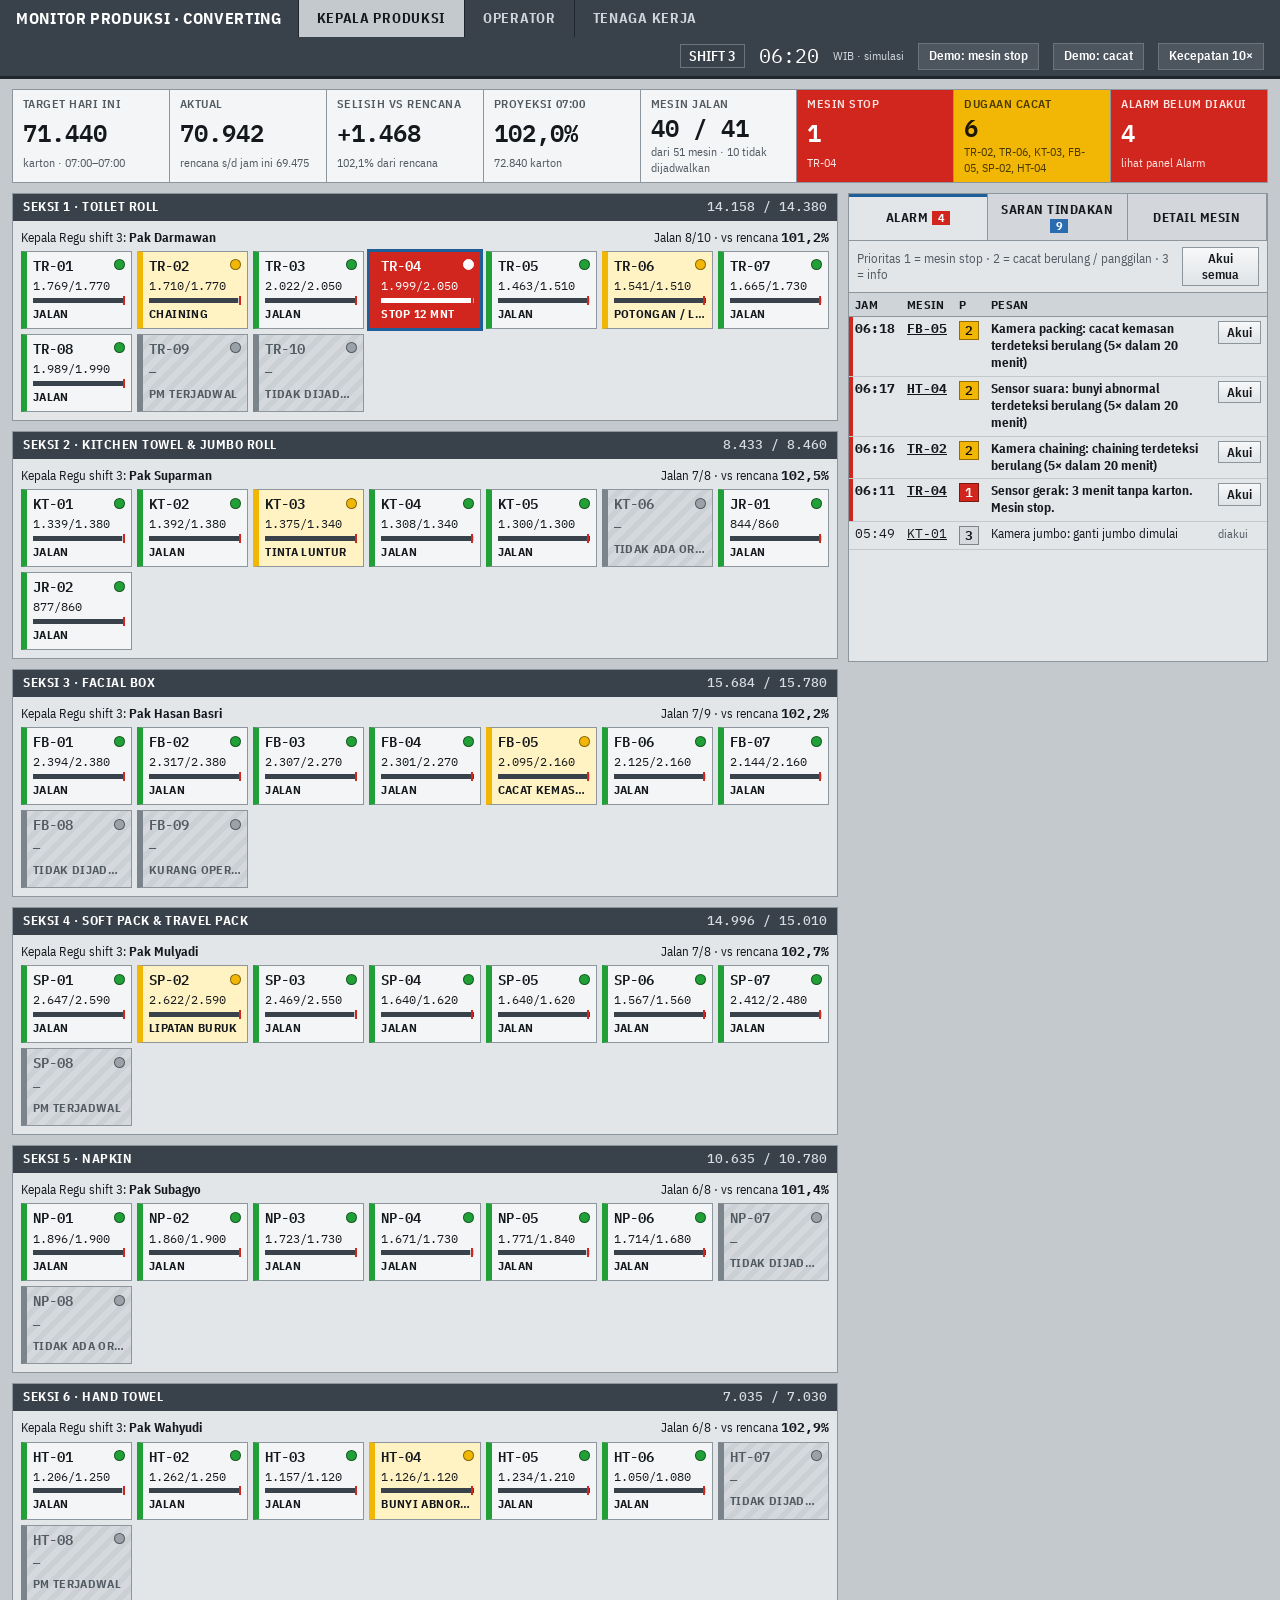
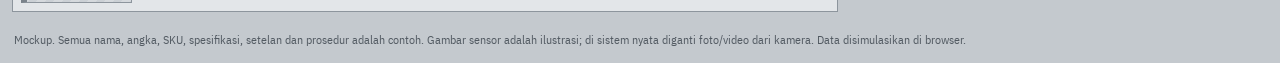
==== commit e2d8a42f: "Add Tenaga Kerja outsourced manpower subsystem at /outsource Roster grid tied to the production plan" ====
--- a/public/index.html
+++ b/public/index.html
@@ -238,6 +238,7 @@
   <nav aria-label="Tampilan">
     <a href="#head" id="tab-head">Kepala Produksi</a>
     <a href="#operator" id="tab-operator">Operator</a>
+    <a href="outsource/">Tenaga Kerja</a>
   </nav>
   <div class="right">
     <span class="shift" id="shift">SHIFT 2</span>
